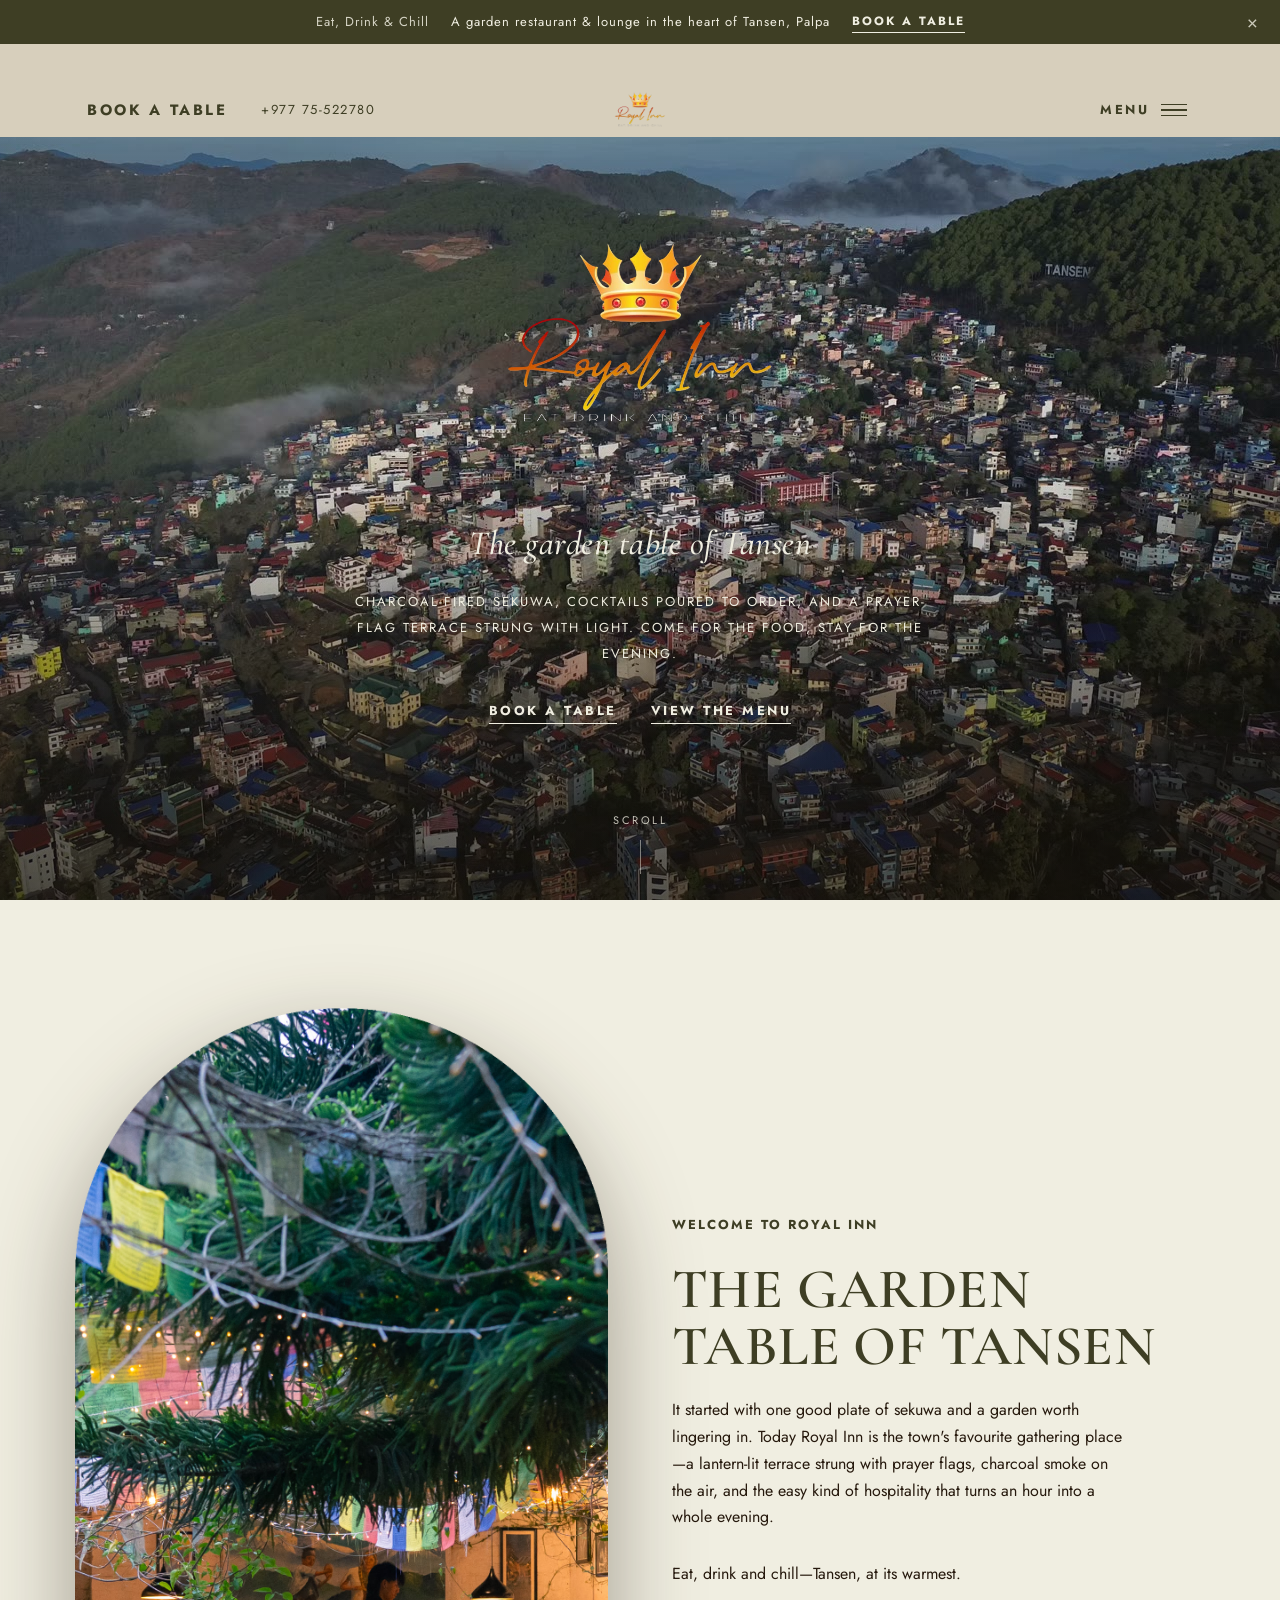
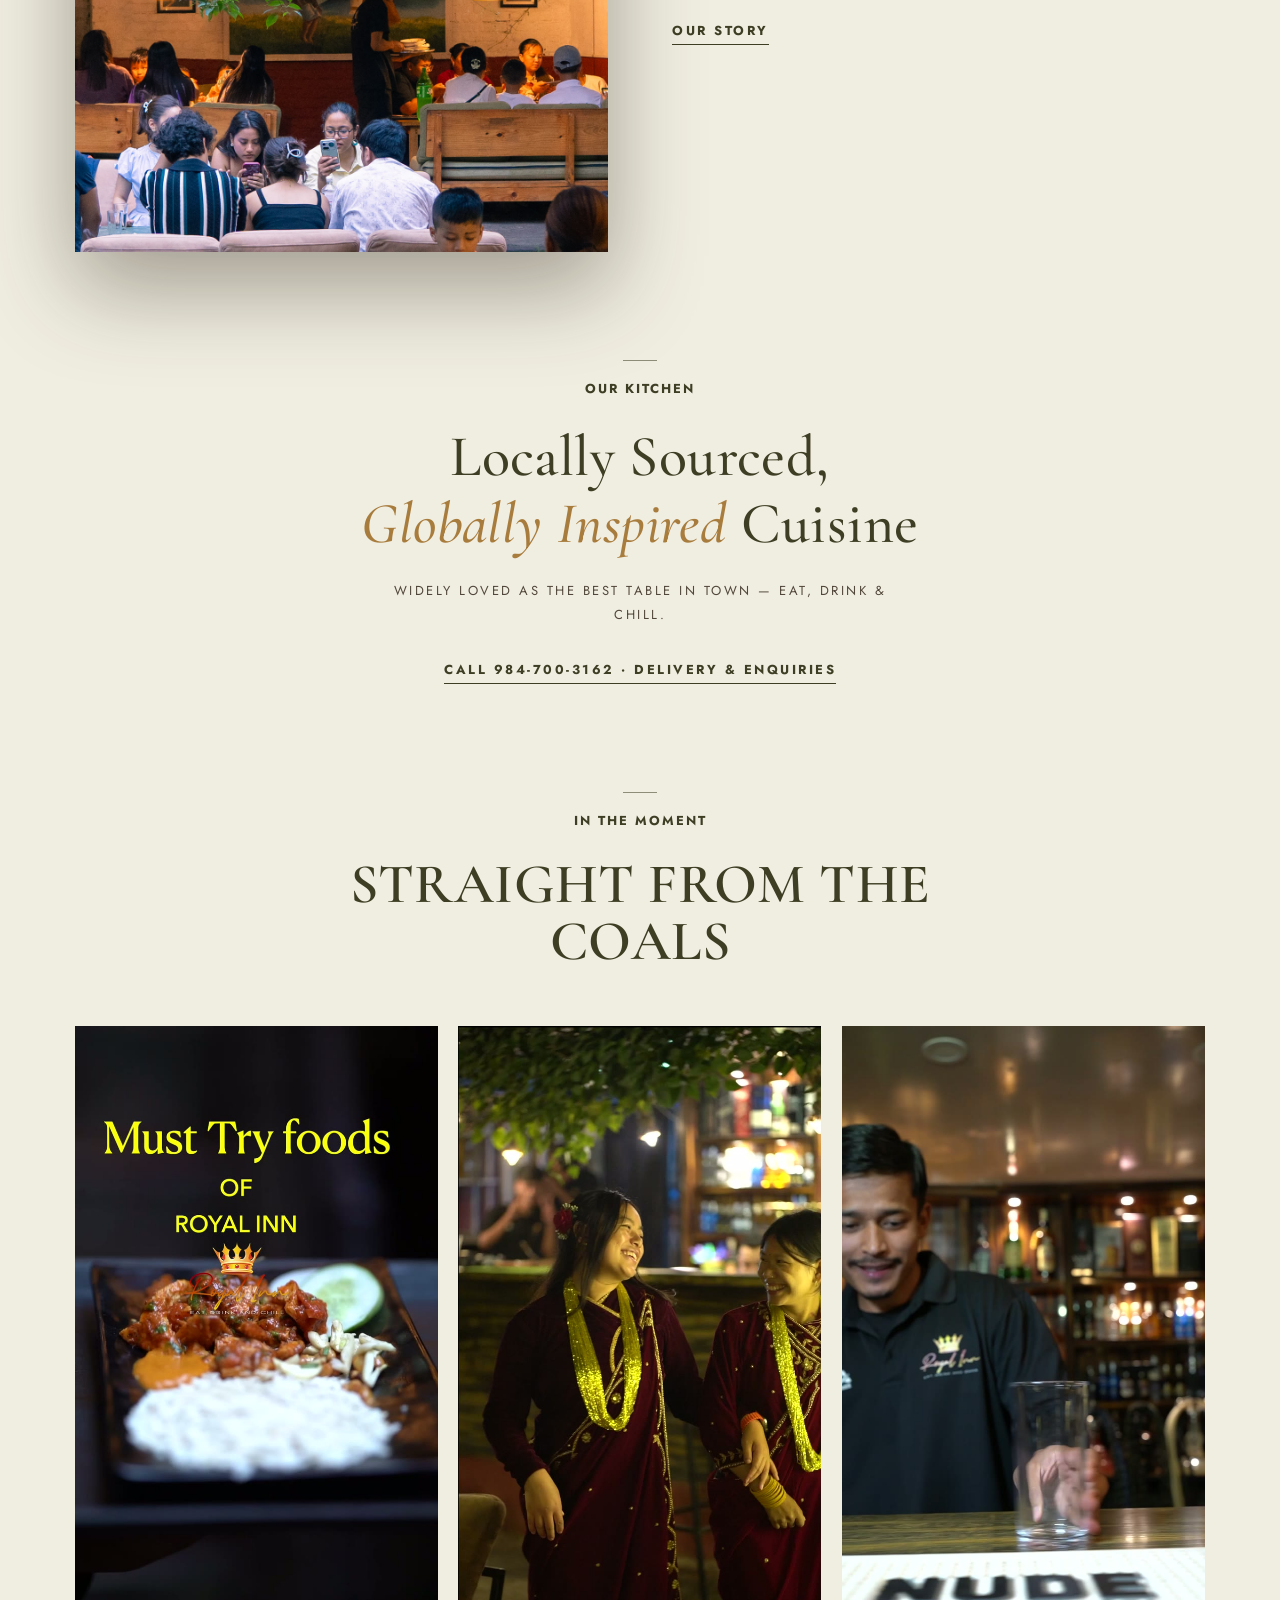
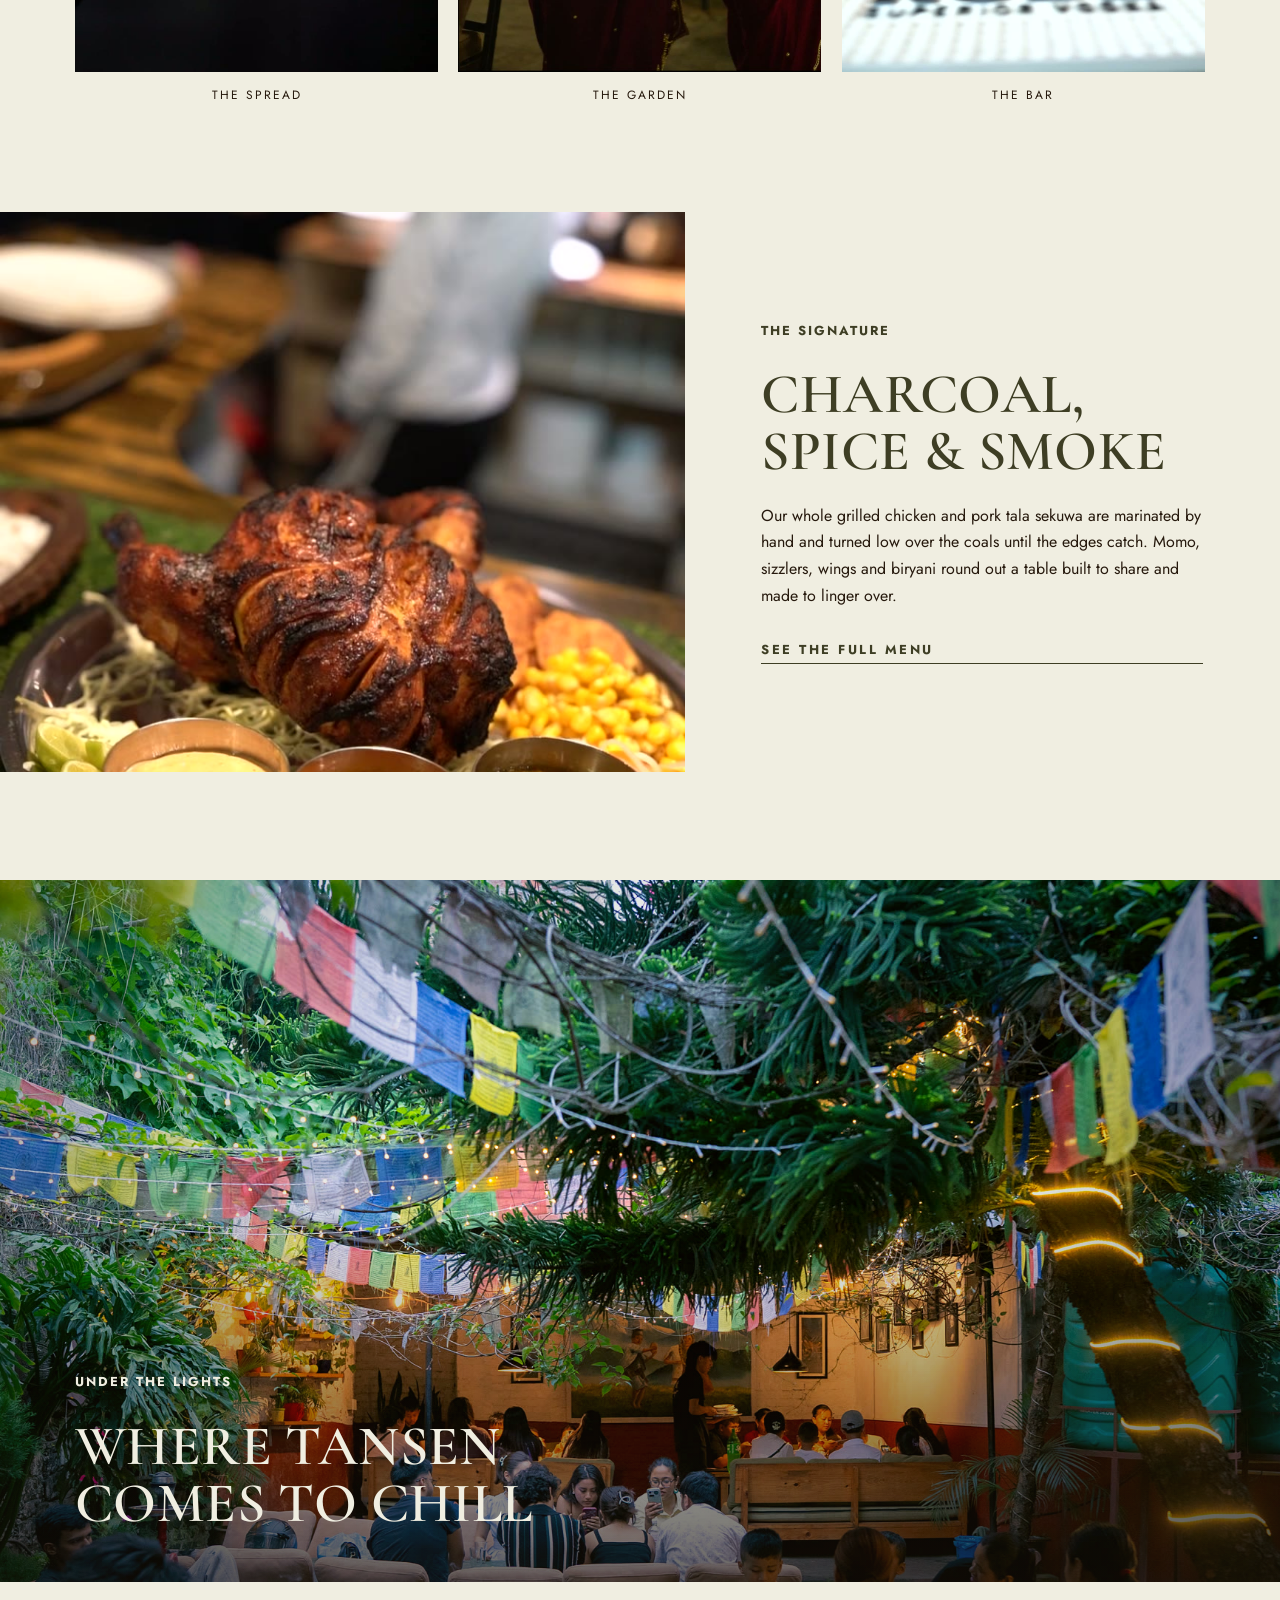
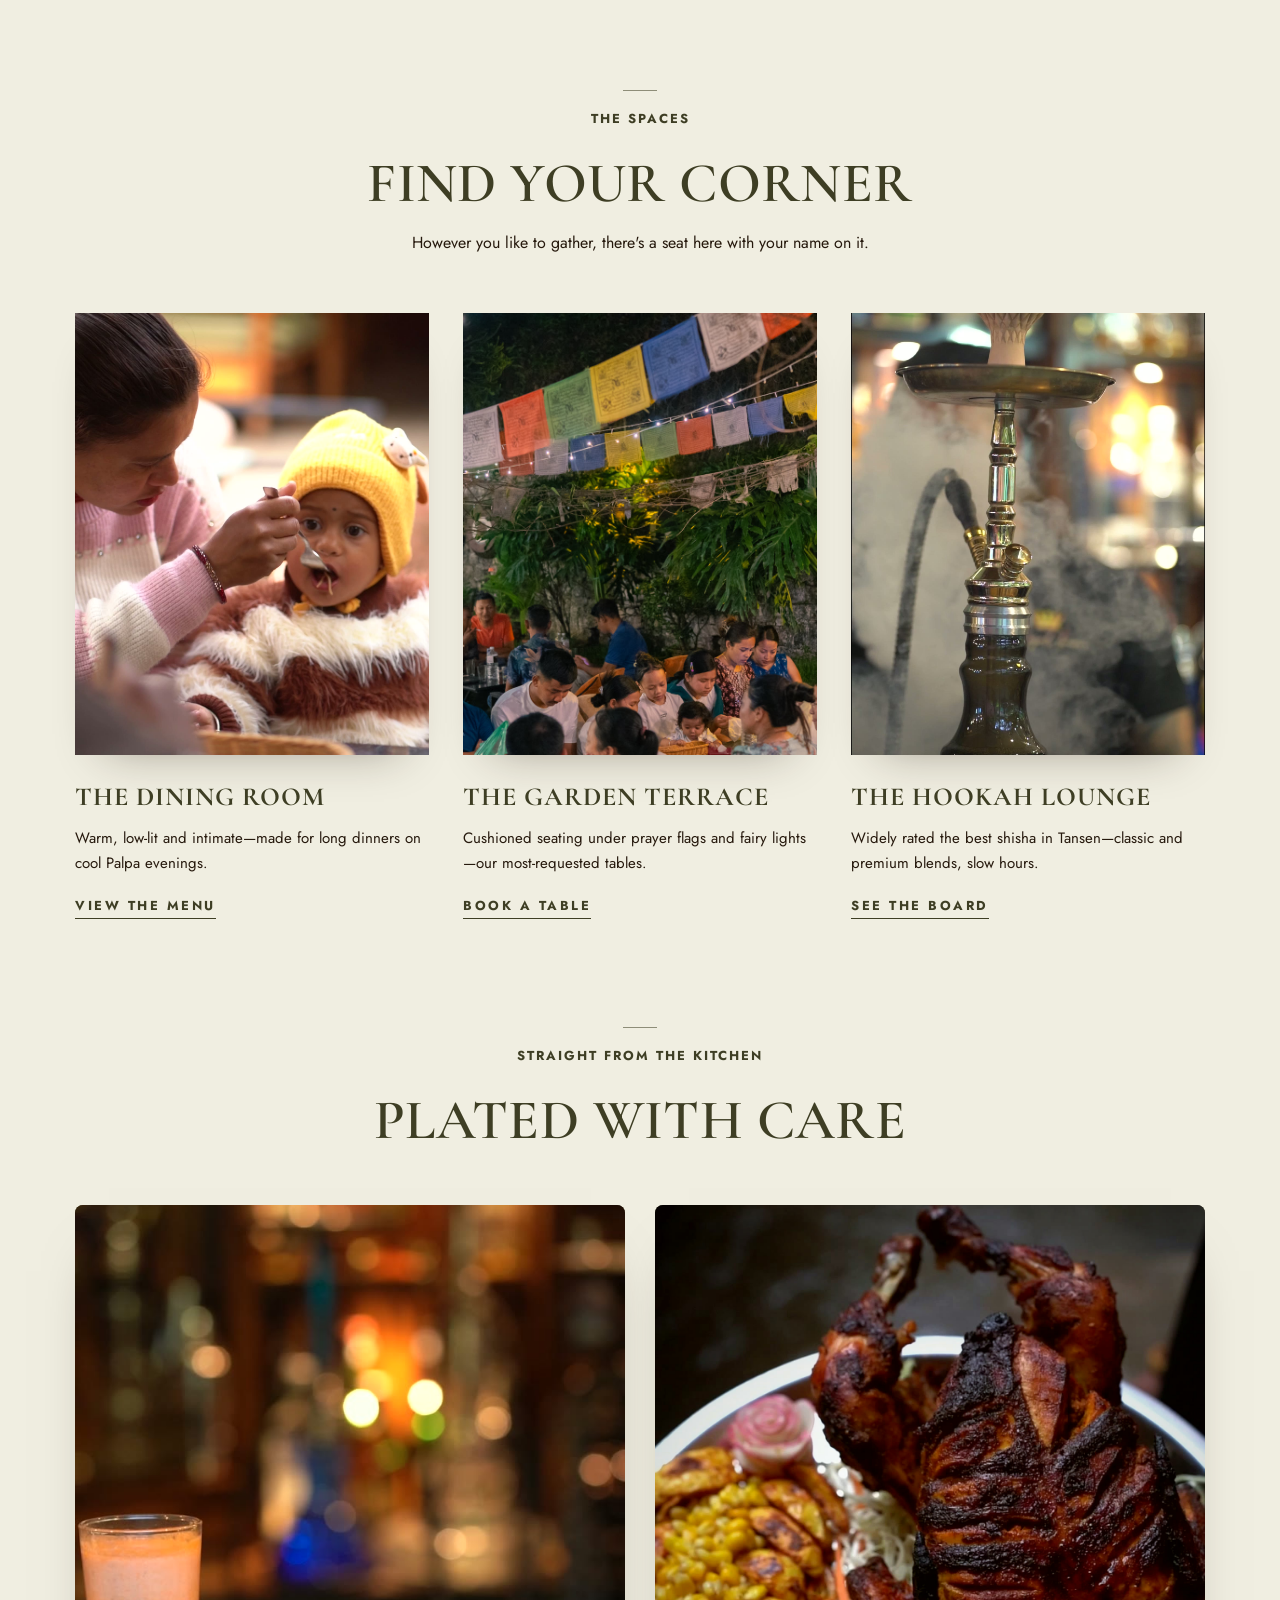
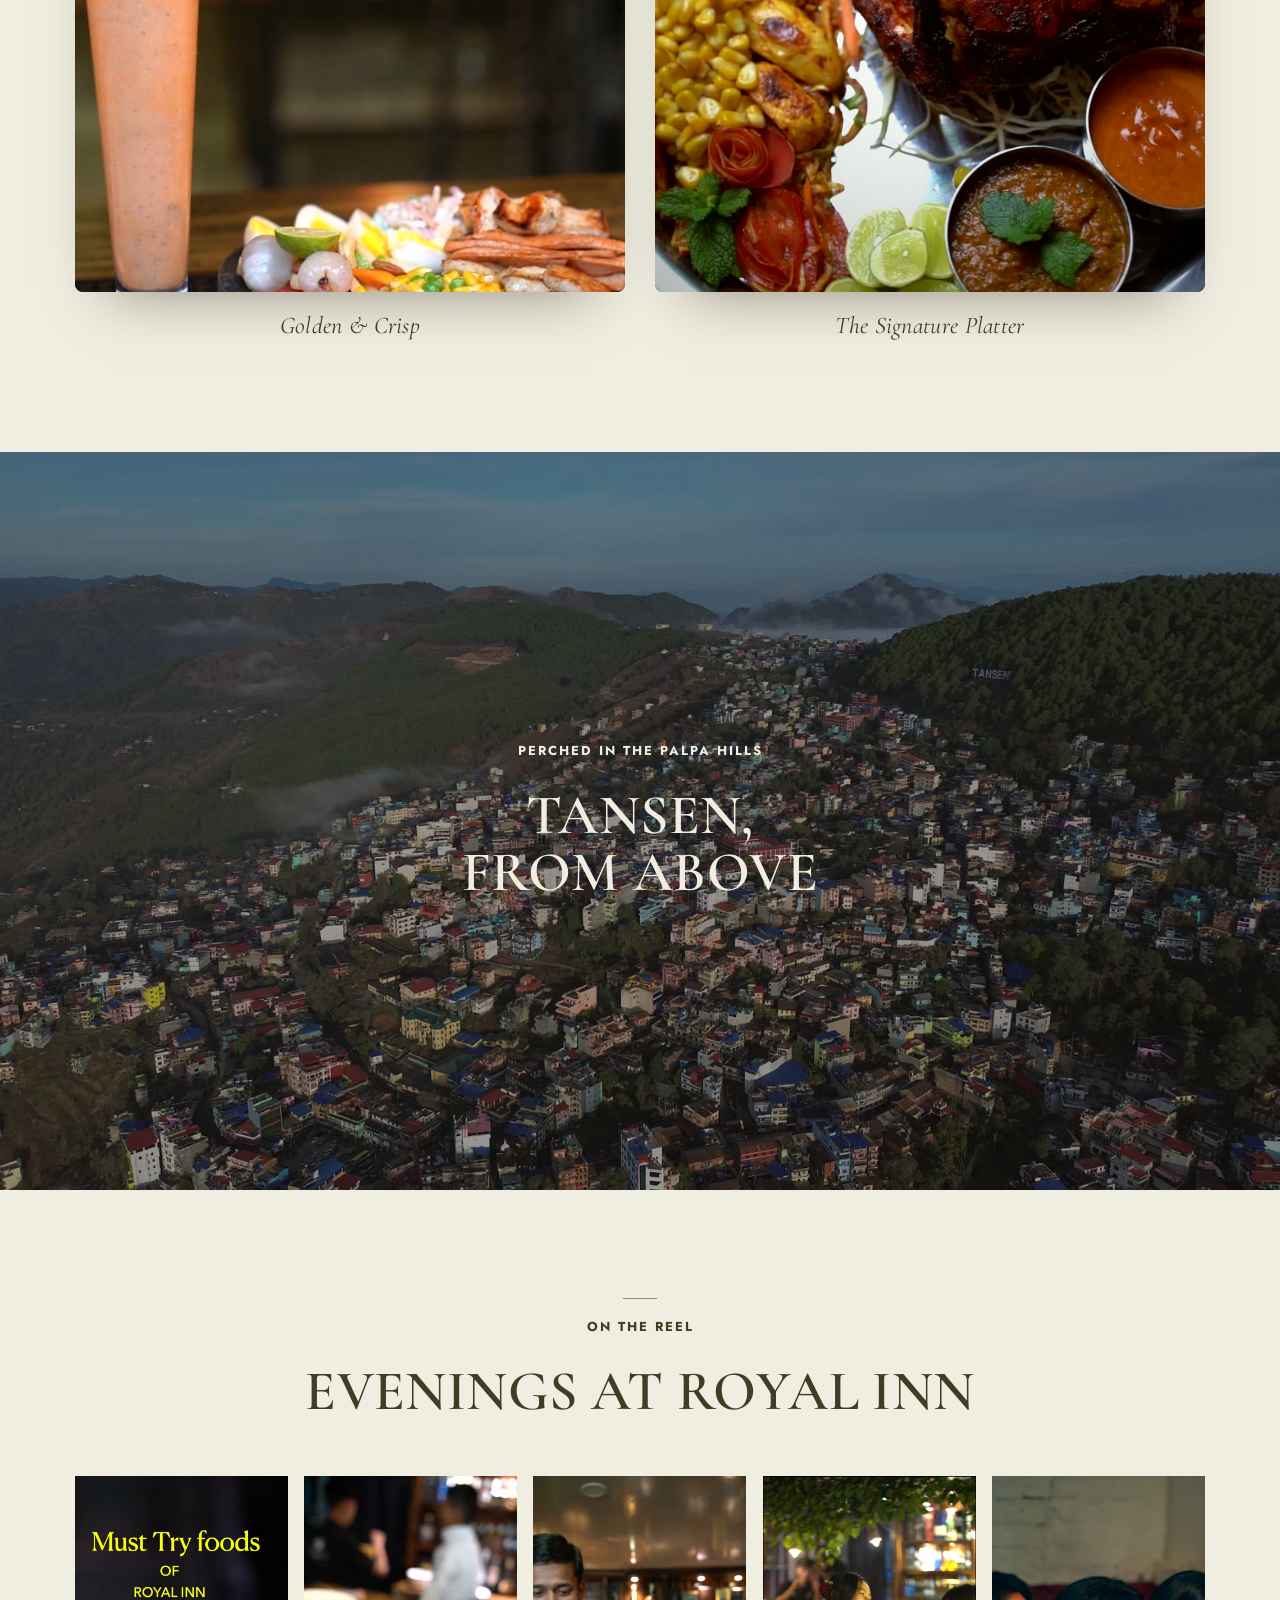
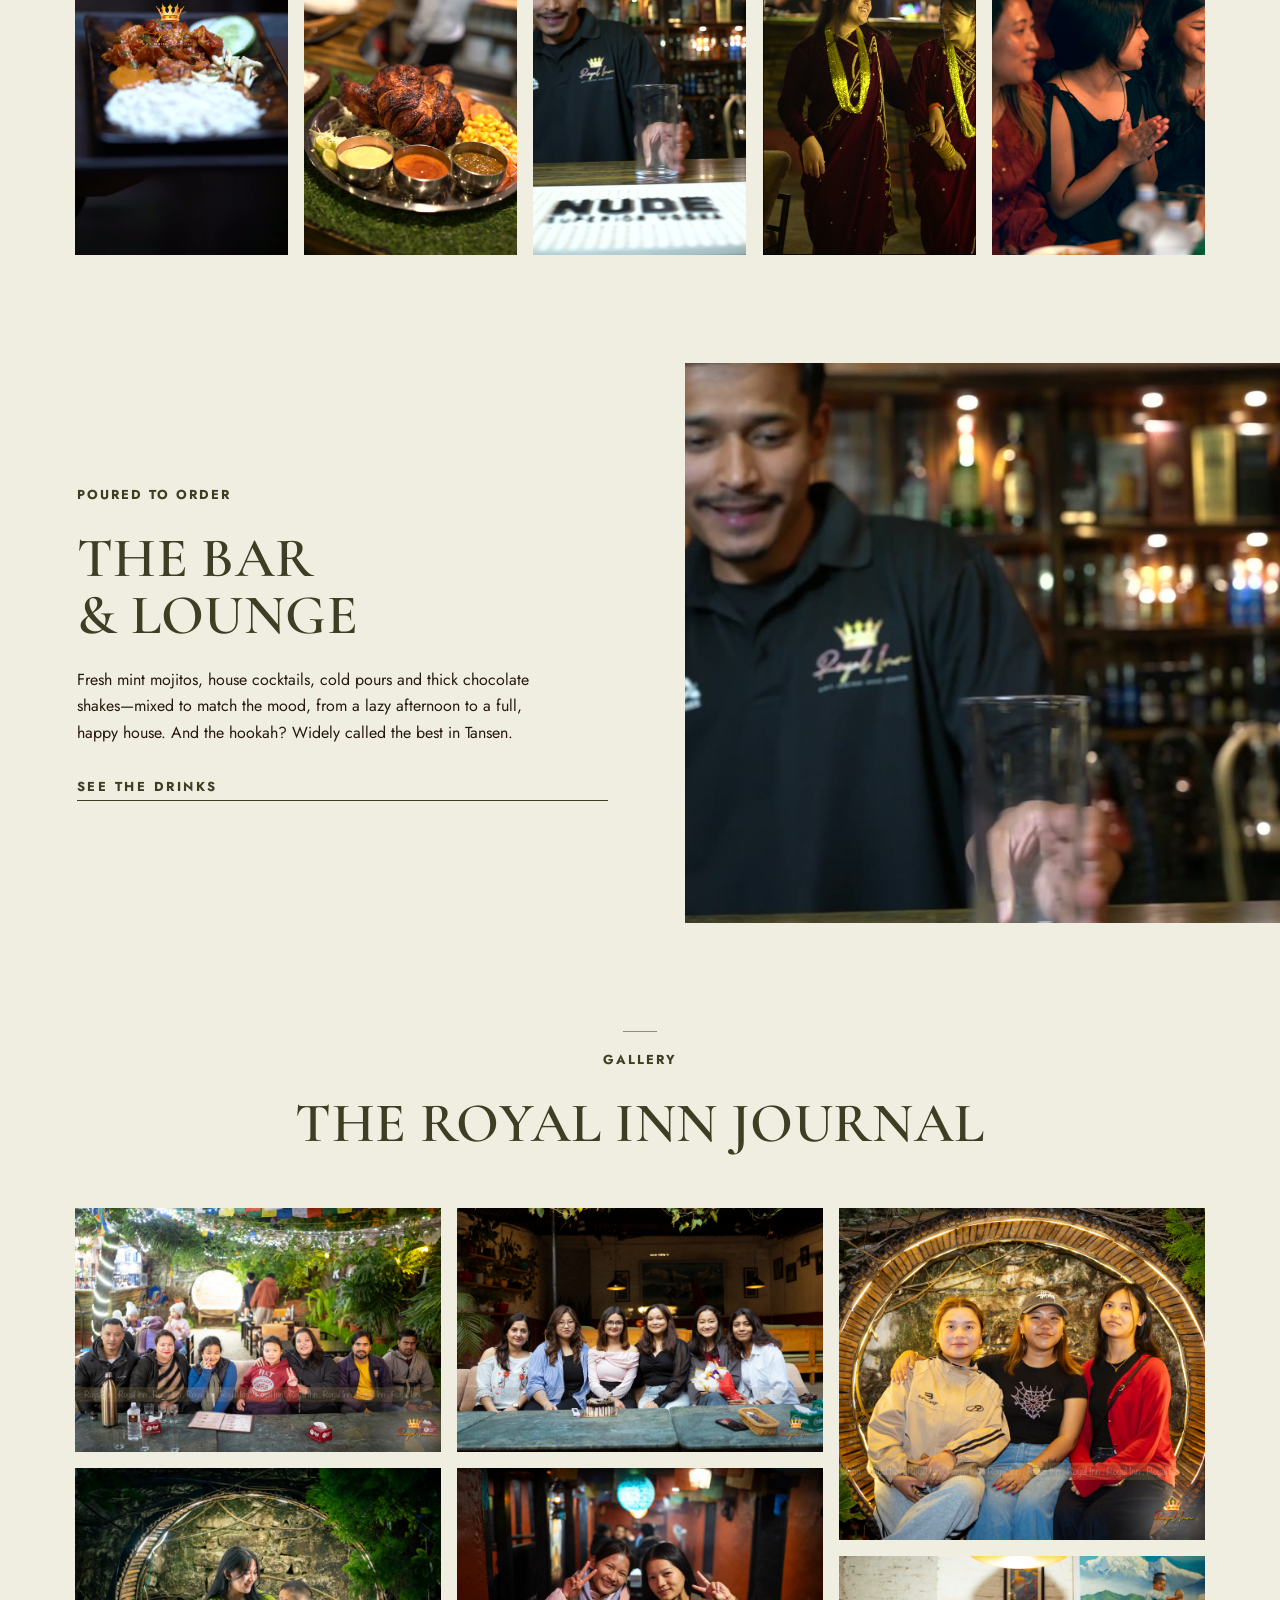
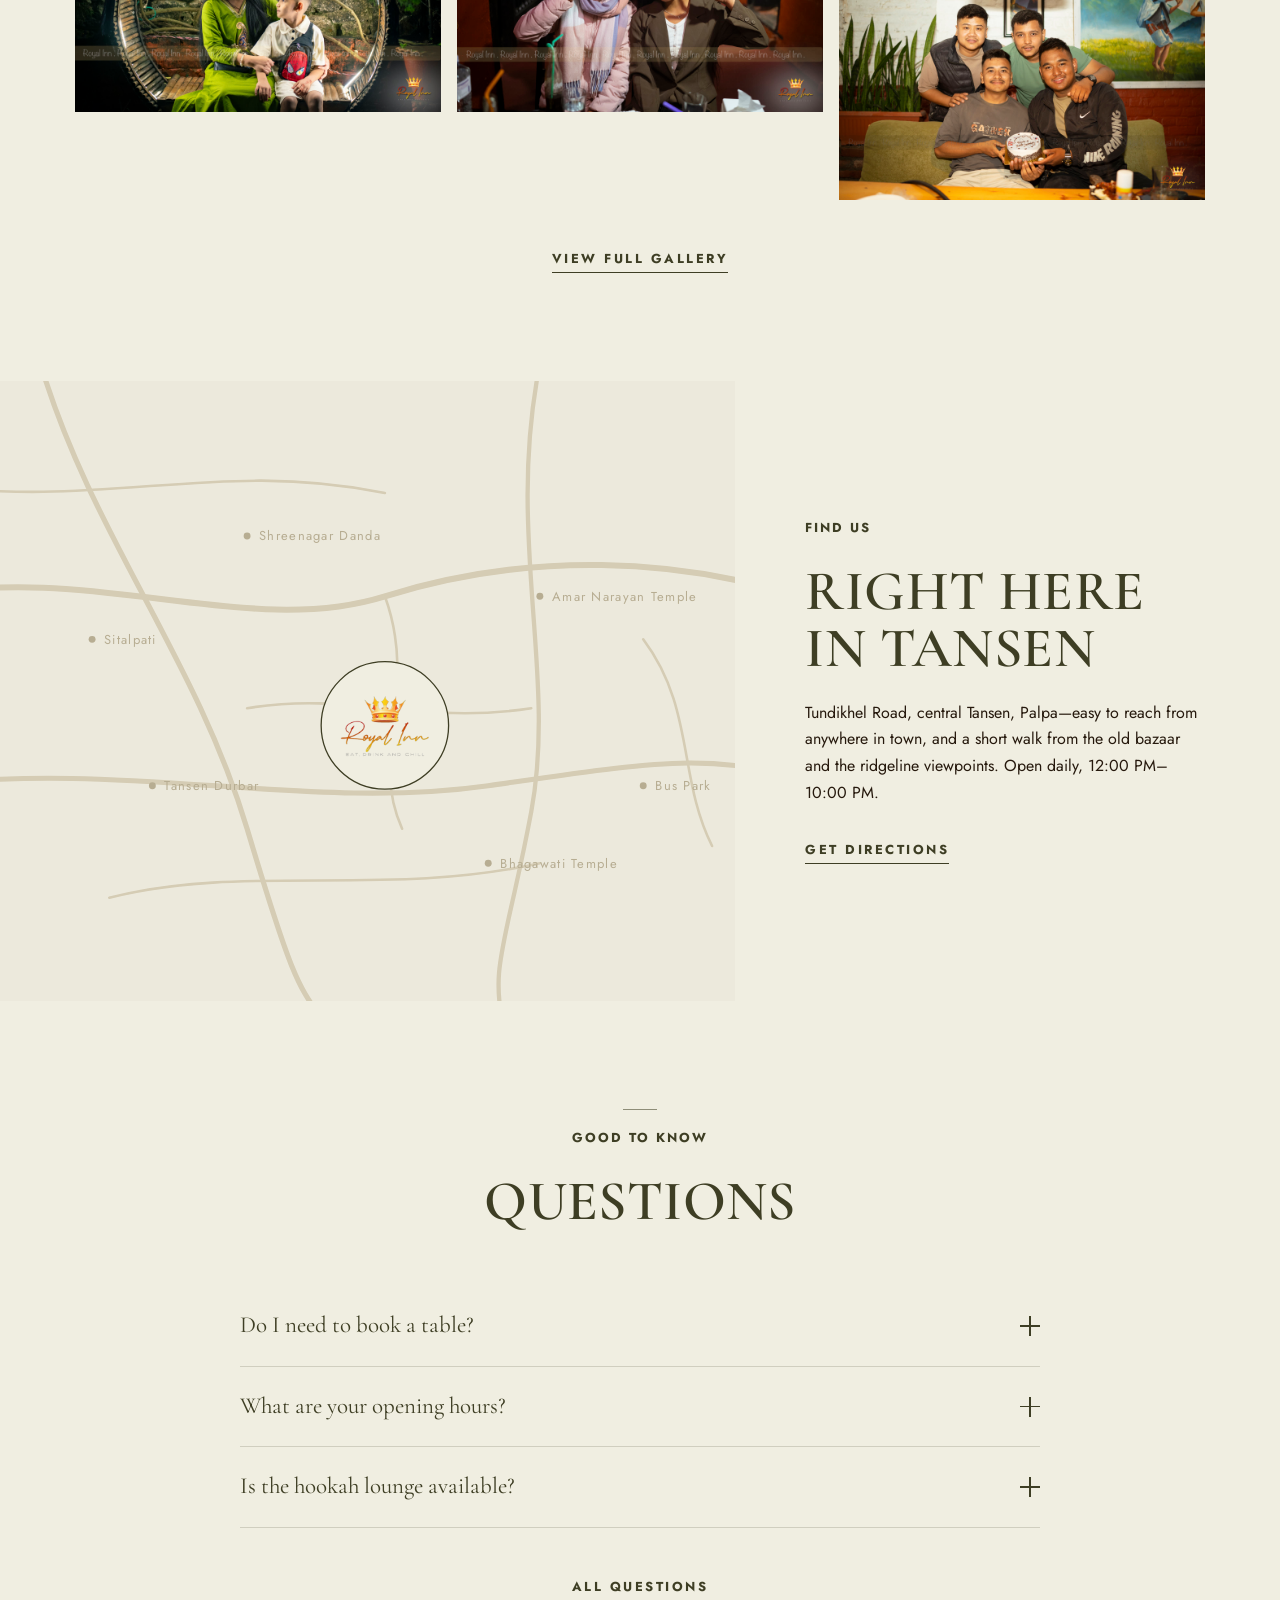
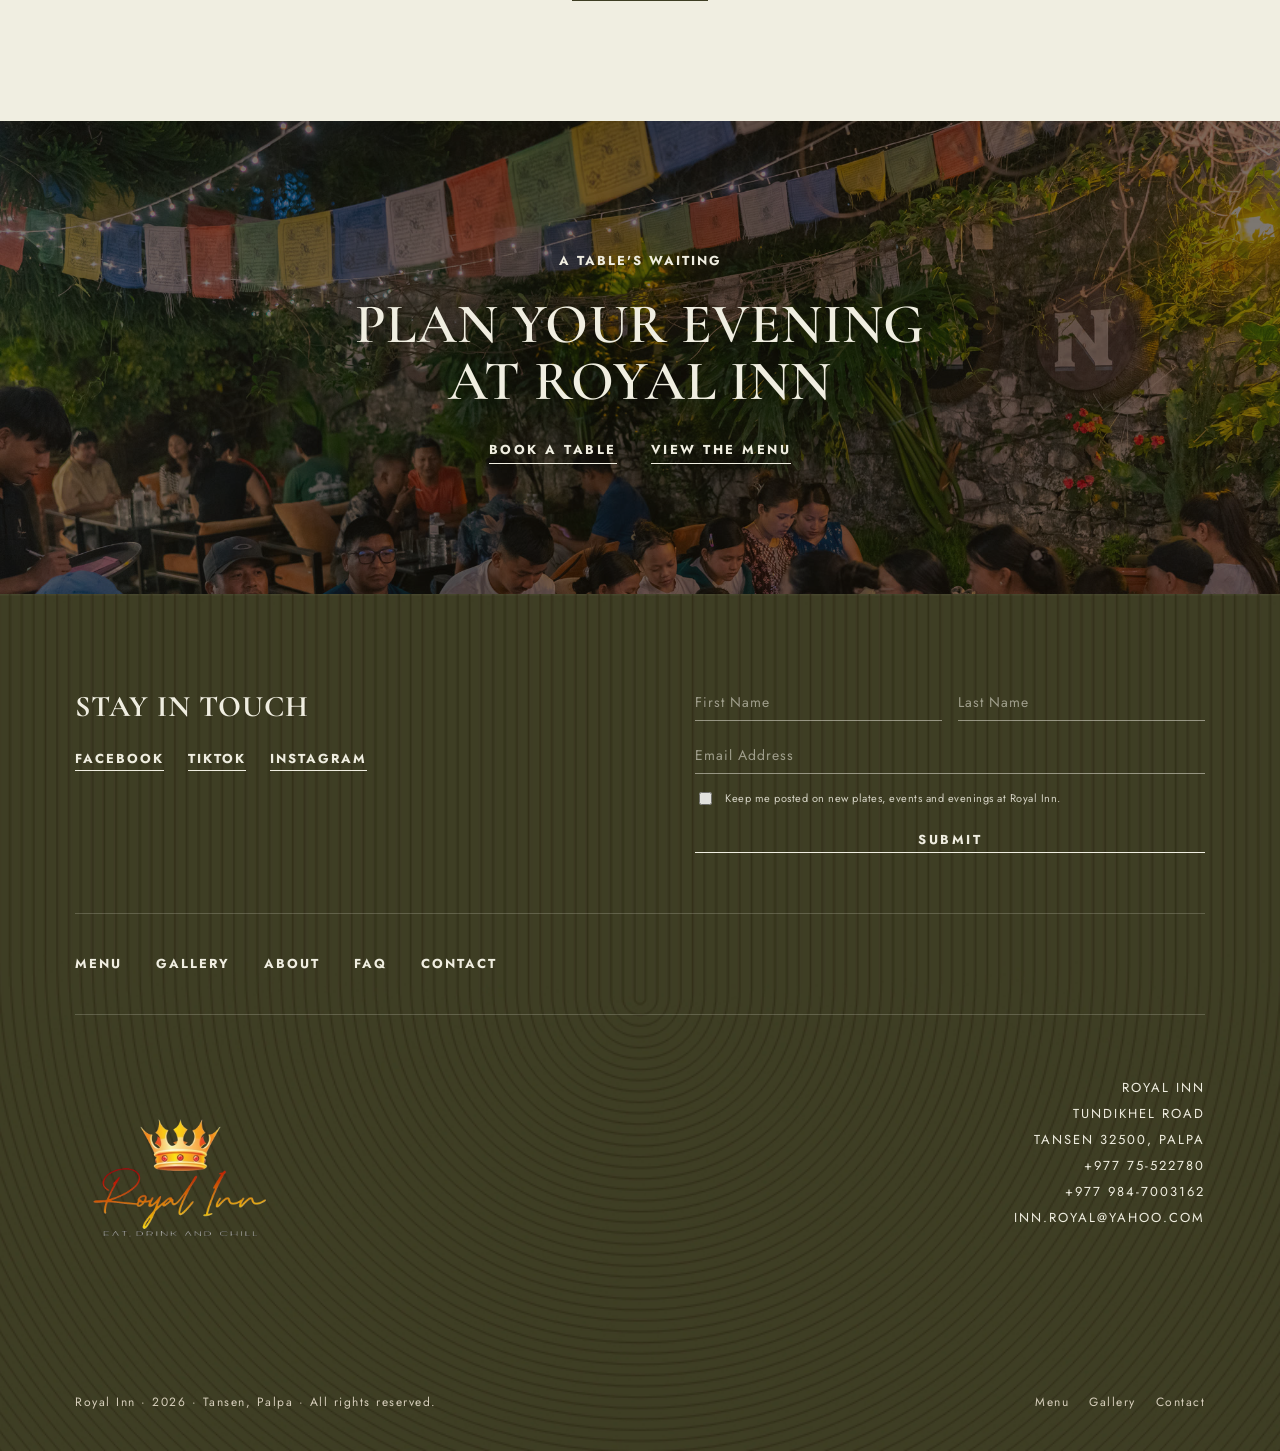
==== index.html @ 7571cfef "Show desktop layout on mobile" ====
<!DOCTYPE html>
<html lang="en">
<head>
  <meta charset="UTF-8" />
  <meta name="viewport" content="width=1200" />
  <title>Royal Inn | Restaurant, Bar &amp; Garden Lounge | Tansen, Palpa</title>
  <meta name="description" content="Royal Inn — charcoal-fired sekuwa, cocktails and a prayer-flag garden lounge in the heart of Tansen, Palpa. Eat, Drink & Chill. Widely rated the best hookah in Tansen." />
  <link rel="preconnect" href="https://fonts.googleapis.com" />
  <link rel="preconnect" href="https://fonts.gstatic.com" crossorigin />
  <link href="https://fonts.googleapis.com/css2?family=Cormorant+Garamond:ital,wght@0,400;0,500;0,600;0,700;1,400;1,500;1,600&family=Jost:wght@300;400;500;600;700&display=swap" rel="stylesheet" />
  <link rel="stylesheet" href="/styles.css" />
</head>
<body class="home">
  <a class="skip-link" href="#main">Skip to content</a>

  <div class="announce" id="announce" role="region" aria-label="Announcement">
    <span class="announce__label">Eat, Drink &amp; Chill</span>
    <span class="announce__msg">A garden restaurant &amp; lounge in the heart of Tansen, Palpa</span>
    <a class="cta" href="/contact/">Book a Table</a>
    <button class="announce__close" id="announceClose" aria-label="Dismiss announcement">&times;</button>
  </div>

  <header class="header" id="header">
    <div class="header__inner">
      <div class="header__left">
        <a class="header__book" href="/contact/">Book a Table</a>
        <a class="header__phone" href="tel:+97775522780">+977 75-522780</a>
      </div>
      <div class="header__center">
        <a class="logo" href="/" aria-label="Royal Inn home"><img class="logo-img" src="/assets/brand/logo-mark.png" alt="Royal Inn — Eat, Drink and Chill" /></a>
      </div>
      <div class="header__right">
        <button class="menu-toggle" id="menuToggle" aria-expanded="false" aria-controls="navOverlay"><span>Menu</span><span class="menu-toggle__bars" aria-hidden="true"><span></span><span></span><span></span></span></button>
      </div>
    </div>
  </header>

  <nav class="nav-overlay" id="navOverlay" aria-label="Main navigation">
    <div class="nav-overlay__bg" aria-hidden="true"></div>
    <button class="nav-overlay__close" id="navClose"><span>Close</span> &times;</button>
    <img class="nav-overlay__logo" src="/assets/brand/logo-mark.png" alt="Royal Inn" />
    <ul class="nav-overlay__primary">
      <li><a href="/">Home</a></li>
      <li><a href="/menu/">Menu</a></li>
      <li><a href="/gallery/">Gallery</a></li>
      <li><a href="/about/">About</a></li>
      <li><a href="/faq/">FAQ</a></li>
      <li><a href="/contact/">Contact</a></li>
    </ul>
    <ul class="nav-overlay__secondary">
      <li><a href="/contact/">Book a Table</a></li>
      <li><a href="tel:+97775522780">+977 75-522780</a></li>
    </ul>
  </nav>

  <main id="main">

    <!-- 01 · HERO (drone video) -->
    <section class="hero hero--home" id="top">
      <div class="hero__media" aria-hidden="true">
        <video class="hero__video" autoplay muted loop playsinline preload="auto" poster="/assets/poster/hero-drone.jpg">
          <source src="/assets/video/hero-drone.mp4" type="video/mp4" />
        </video>
      </div>
      <div class="hero__inner">
        <img class="hero__logo animate-fade" src="/assets/brand/logo-mark.png" alt="Royal Inn — Eat, Drink and Chill" />
        <p class="hero__tagline animate-fade">The garden table of Tansen</p>
        <p class="hero__intro animate-fade">Charcoal-fired sekuwa, cocktails poured to order, and a prayer-flag terrace strung with light. Come for the food, stay for the evening.</p>
        <div class="hero__ctas animate-fade">
          <a class="cta cta--light" href="/contact/">Book a Table</a>
          <a class="cta cta--light" href="/menu/">View the Menu</a>
        </div>
      </div>
      <a class="hero__scroll" href="#about" aria-hidden="true">Scroll</a>
    </section>

    <!-- 02 · ABOUT (image + text) -->
    <section class="page-section" id="about">
      <div class="media-split">
        <div class="media-split__media animate-fade">
          <div class="arch-photo">
            <img src="/assets/img/ri-arch-1-shaped.png" alt="Royal Inn's prayer-flag garden terrace at dusk" />
          </div>
        </div>
        <div class="media-split__text animate-fade">
          <p class="eyebrow eyebrow--dark">Welcome to Royal Inn</p>
          <h2 class="h-display">The Garden<br />Table of Tansen</h2>
          <p class="body-copy">It started with one good plate of sekuwa and a garden worth lingering in. Today Royal Inn is the town's favourite gathering place—a lantern-lit terrace strung with prayer flags, charcoal smoke on the air, and the easy kind of hospitality that turns an hour into a whole evening.</p>
          <p class="body-copy">Eat, drink and chill—Tansen, at its warmest.</p>
          <a class="cta" href="/about/">Our Story</a>
        </div>
      </div>
    </section>

    <!-- 02b · BRAND STATEMENT (from IG bio, elevated) -->
    <section class="statement" aria-label="Royal Inn — our cuisine">
      <div class="container statement__inner animate-fade">
        <p class="eyebrow statement__eyebrow">Our Kitchen</p>
        <p class="statement__line">Locally Sourced,<br /><em>Globally Inspired</em> Cuisine</p>
        <p class="statement__sub">Widely loved as the best table in town — eat, drink &amp; chill.</p>
        <a class="cta statement__cta" href="tel:+9779847003162">Call 984&#8209;700&#8209;3162 · Delivery &amp; Enquiries</a>
      </div>
    </section>

    <!-- 03 · REEL TRIO (video) -->
    <section class="page-section pad-sm">
      <div class="section-head animate-fade">
        <p class="eyebrow eyebrow--dark">In the Moment</p>
        <h2 class="h-display">Straight From the Coals</h2>
      </div>
      <div class="reel-trio animate-fade">
        <div class="reel-item">
          <div class="reel-frame"><video autoplay muted loop playsinline preload="none" data-src="/assets/video/reel-food.mp4" poster="/assets/poster/reel-food.jpg"></video><div class="reel-load">Loading</div></div>
          <p class="reel-cap">The Spread</p>
        </div>
        <div class="reel-item">
          <div class="reel-frame"><video autoplay muted loop playsinline preload="none" data-src="/assets/video/reel-garden.mp4" poster="/assets/poster/reel-garden.jpg"></video><div class="reel-load">Loading</div></div>
          <p class="reel-cap">The Garden</p>
        </div>
        <div class="reel-item">
          <div class="reel-frame"><video autoplay muted loop playsinline preload="none" data-src="/assets/video/reel-bar.mp4" poster="/assets/poster/reel-bar.jpg"></video><div class="reel-load">Loading</div></div>
          <p class="reel-cap">The Bar</p>
        </div>
      </div>
    </section>

    <!-- 04 · SIGNATURE FEATURE (big video) -->
    <section class="page-section flush">
      <div class="feature">
        <div class="feature__media animate-fade">
          <video autoplay muted loop playsinline preload="none" data-src="/assets/video/reel-chicken.mp4" poster="/assets/poster/reel-chicken.jpg"></video>
        </div>
        <div class="feature__text animate-fade">
          <p class="eyebrow eyebrow--dark">The Signature</p>
          <h2 class="h-display">Charcoal,<br />Spice &amp; Smoke</h2>
          <p class="body-copy">Our whole grilled chicken and pork tala sekuwa are marinated by hand and turned low over the coals until the edges catch. Momo, sizzlers, wings and biryani round out a table built to share and made to linger over.</p>
          <a class="cta" href="/menu/">See the Full Menu</a>
        </div>
      </div>
    </section>

    <!-- 05 · IMAGE BAND (full-bleed transition) -->
    <section class="image-band animate-fade">
      <img src="/assets/img/ri-terrace-1-graded.jpg" alt="The Royal Inn garden terrace filled at dusk, under prayer flags and lights" />
      <div class="image-band__cap">
        <p class="eyebrow">Under the Lights</p>
        <h2 class="h-display">Where Tansen<br />Comes to Chill</h2>
      </div>
    </section>

    <!-- 06 · THE SPACES -->
    <section class="page-section" id="spaces">
      <div class="section-head animate-fade">
        <p class="eyebrow eyebrow--dark">The Spaces</p>
        <h2 class="h-display">Find Your Corner</h2>
        <p class="body-copy">However you like to gather, there's a seat here with your name on it.</p>
      </div>
      <div class="rooms-grid animate-fade">
        <article class="room-card">
          <div class="room-card__media"><img src="/assets/img/shot-night-1.jpg" alt="The warm indoor dining room" /></div>
          <h3>The Dining Room</h3>
          <p class="body-copy">Warm, low-lit and intimate—made for long dinners on cool Palpa evenings.</p>
          <a class="cta" href="/menu/">View the Menu</a>
        </article>
        <article class="room-card">
          <div class="room-card__media"><img src="/assets/img/ri-terrace-2.jpg" alt="The open-air garden terrace" /></div>
          <h3>The Garden Terrace</h3>
          <p class="body-copy">Cushioned seating under prayer flags and fairy lights—our most-requested tables.</p>
          <a class="cta" href="/contact/">Book a Table</a>
        </article>
        <article class="room-card">
          <div class="room-card__media"><img src="/assets/img/shot-garden-2.jpg" alt="The hookah lounge" /></div>
          <h3>The Hookah Lounge</h3>
          <p class="body-copy">Widely rated the best shisha in Tansen—classic and premium blends, slow hours.</p>
          <a class="cta" href="/menu/#smoke">See the Board</a>
        </article>
      </div>
    </section>

    <!-- 07 · MEDIA DUO (framed editorial pair) -->
    <section class="page-section">
      <div class="section-head animate-fade">
        <p class="eyebrow eyebrow--dark">Straight From the Kitchen</p>
        <h2 class="h-display">Plated With Care</h2>
      </div>
      <div class="media-duo animate-fade">
        <figure class="duo-card">
          <div class="duo-card__media">
            <video autoplay muted loop playsinline preload="none" data-src="/assets/video/reel-plates.mp4" poster="/assets/poster/reel-plates.jpg"></video>
            <div class="reel-load">Loading</div>
          </div>
          <figcaption>Golden &amp; Crisp</figcaption>
        </figure>
        <figure class="duo-card">
          <div class="duo-card__media">
            <img src="/assets/img/shot-chicken-platter-graded.jpg" alt="Whole grilled chicken platter with corn, salad and dips" />
          </div>
          <figcaption>The Signature Platter</figcaption>
        </figure>
      </div>
    </section>

    <!-- 08 · CINEMATIC DRONE (video) -->
    <section class="cinematic">
      <video autoplay muted loop playsinline preload="none" data-src="/assets/video/hero-drone.mp4" poster="/assets/poster/hero-drone.jpg"></video>
      <div class="cinematic__overlay" aria-hidden="true"></div>
      <div class="container animate-fade">
        <p class="eyebrow">Perched in the Palpa Hills</p>
        <h2 class="h-display">Tansen,<br />From Above</h2>
      </div>
    </section>

    <!-- 09 · REELS WALL (five vertical videos, all autoplaying) -->
    <section class="page-section pad-sm">
      <div class="section-head animate-fade">
        <p class="eyebrow eyebrow--dark">On the Reel</p>
        <h2 class="h-display">Evenings at Royal Inn</h2>
      </div>
      <div class="reel-five animate-fade">
        <div class="reel-frame"><video autoplay muted loop playsinline preload="none" data-src="/assets/video/reel-1.mp4" poster="/assets/poster/reel-1.jpg"></video><div class="reel-load">Loading</div></div>
        <div class="reel-frame"><video autoplay muted loop playsinline preload="none" data-src="/assets/video/reel-2.mp4" poster="/assets/poster/reel-2.jpg"></video><div class="reel-load">Loading</div></div>
        <div class="reel-frame"><video autoplay muted loop playsinline preload="none" data-src="/assets/video/reel-3.mp4" poster="/assets/poster/reel-3.jpg"></video><div class="reel-load">Loading</div></div>
        <div class="reel-frame"><video autoplay muted loop playsinline preload="none" data-src="/assets/video/reel-4.mp4" poster="/assets/poster/reel-4.jpg"></video><div class="reel-load">Loading</div></div>
        <div class="reel-frame"><video autoplay muted loop playsinline preload="none" data-src="/assets/video/reel-5.mp4" poster="/assets/poster/reel-5.jpg"></video><div class="reel-load">Loading</div></div>
      </div>
    </section>

    <!-- 10 · MENU TEASER (video feature reverse) -->
    <section class="page-section flush">
      <div class="feature feature--reverse">
        <div class="feature__media animate-fade">
          <video autoplay muted loop playsinline preload="none" data-src="/assets/video/reel-bar.mp4" poster="/assets/poster/reel-bar.jpg"></video>
        </div>
        <div class="feature__text animate-fade">
          <p class="eyebrow eyebrow--dark">Poured to Order</p>
          <h2 class="h-display">The Bar<br />&amp; Lounge</h2>
          <p class="body-copy">Fresh mint mojitos, house cocktails, cold pours and thick chocolate shakes—mixed to match the mood, from a lazy afternoon to a full, happy house. And the hookah? Widely called the best in Tansen.</p>
          <a class="cta" href="/menu/#liquor">See the Drinks</a>
        </div>
      </div>
    </section>

    <!-- 11 · GALLERY PREVIEW -->
    <section class="page-section" id="gallery">
      <div class="section-head animate-fade">
        <p class="eyebrow eyebrow--dark">Gallery</p>
        <h2 class="h-display">The Royal Inn Journal</h2>
      </div>
      <div class="gallery-masonry animate-fade" id="homeGalleryGrid"></div>
      <div class="gallery-cta animate-fade"><a class="cta" href="/gallery/">View Full Gallery</a></div>
    </section>

    <!-- 12 · LOCATION (illustrated Tansen map) -->
    <section class="location-quad" id="find-us">
      <div class="location-map">
        <svg class="map-svg" viewBox="0 0 1000 720" preserveAspectRatio="xMidYMid slice" role="img" aria-label="Illustrated map of Tansen with Royal Inn marked">
          <rect width="1000" height="720" fill="#ece9dc"/>
          <g fill="none" stroke="#d5ccb4" stroke-linecap="round">
            <path d="M-20 250 C 180 210, 360 300, 520 250 S 860 200, 1030 260" stroke-width="7"/>
            <path d="M120 -20 C 180 180, 300 320, 360 520 S 420 700, 460 760" stroke-width="6"/>
            <path d="M-20 470 C 220 440, 430 500, 640 470 S 900 430, 1030 470" stroke-width="6"/>
            <path d="M700 -20 C 660 180, 720 340, 690 500 S 640 680, 660 760" stroke-width="5"/>
            <path d="M-20 120 C 200 150, 320 90, 520 130" stroke-width="3"/>
            <path d="M520 250 C 560 360, 500 430, 540 520" stroke-width="3"/>
            <path d="M360 380 C 480 360, 560 400, 690 380" stroke-width="3"/>
            <path d="M200 600 C 360 560, 520 600, 700 560" stroke-width="3"/>
            <path d="M820 300 C 880 380, 860 460, 900 540" stroke-width="3"/>
          </g>
          <g fill="#b7ad92" font-family="Jost, sans-serif" font-size="15" letter-spacing="1.5" text-transform="uppercase">
            <g><circle cx="360" cy="180" r="4"/><text x="374" y="185">Shreenagar Danda</text></g>
            <g><circle cx="250" cy="470" r="4"/><text x="264" y="475">Tansen Durbar</text></g>
            <g><circle cx="700" cy="250" r="4"/><text x="714" y="255">Amar Narayan Temple</text></g>
            <g><circle cx="640" cy="560" r="4"/><text x="654" y="565">Bhagawati Temple</text></g>
            <g><circle cx="820" cy="470" r="4"/><text x="834" y="475">Bus Park</text></g>
            <g><circle cx="180" cy="300" r="4"/><text x="194" y="305">Sitalpati</text></g>
          </g>
          <!-- Royal Inn pin (actual logo) -->
          <g transform="translate(520 400)">
            <circle r="74" fill="#f0eee1" stroke="#3e3e24" stroke-width="1.5"/>
            <image href="/assets/brand/logo-mark.png" x="-62" y="-60" width="124" height="124" preserveAspectRatio="xMidYMid meet"/>
          </g>
        </svg>
      </div>
      <div class="location-text animate-fade">
        <p class="eyebrow eyebrow--dark">Find Us</p>
        <h2 class="h-display">Right Here<br />in Tansen</h2>
        <p class="body-copy">Tundikhel Road, central Tansen, Palpa—easy to reach from anywhere in town, and a short walk from the old bazaar and the ridgeline viewpoints. Open daily, 12:00&nbsp;PM–10:00&nbsp;PM.</p>
        <a class="cta" href="https://www.google.com/maps/dir/?api=1&destination=Royal+Inn+Tansen+Palpa+Nepal" target="_blank" rel="noopener">Get Directions</a>
      </div>
    </section>

    <!-- 13 · FAQ teaser -->
    <section class="page-section" id="faq">
      <div class="section-head animate-fade">
        <p class="eyebrow eyebrow--dark">Good to Know</p>
        <h2 class="h-display">Questions</h2>
      </div>
      <div class="faq animate-fade">
        <div class="faq__item">
          <button class="faq__q" aria-expanded="false">Do I need to book a table? <span class="plus" aria-hidden="true"></span></button>
          <div class="faq__a"><div class="faq__a-inner">Walk-ins are always welcome. For weekend evenings, larger groups or a terrace table, we recommend reserving ahead—it takes under a minute here on the site.</div></div>
        </div>
        <div class="faq__item">
          <button class="faq__q" aria-expanded="false">What are your opening hours? <span class="plus" aria-hidden="true"></span></button>
          <div class="faq__a"><div class="faq__a-inner">Every day, 12:00 PM to 10:00 PM—kitchen, bar and lounge running throughout.</div></div>
        </div>
        <div class="faq__item">
          <button class="faq__q" aria-expanded="false">Is the hookah lounge available? <span class="plus" aria-hidden="true"></span></button>
          <div class="faq__a"><div class="faq__a-inner">Yes—Royal Inn is widely regarded as the best hookah in Tansen, with classic and premium flavours through the day and evening.</div></div>
        </div>
      </div>
      <div class="gallery-cta animate-fade"><a class="cta" href="/faq/">All Questions</a></div>
    </section>

    <!-- 14 · FINAL CTA -->
    <section class="cta-band">
      <div class="cta-band__bg" aria-hidden="true"><img src="/assets/img/ri-panorama.jpg" alt="" onerror="this.style.display='none'" /></div>
      <div class="container">
        <p class="eyebrow">A Table's Waiting</p>
        <h2 class="h-display">Plan Your Evening<br />at Royal Inn</h2>
        <div class="cta-band__ctas">
          <a class="cta cta--light" href="/contact/">Book a Table</a>
          <a class="cta cta--light" href="/menu/">View the Menu</a>
        </div>
      </div>
    </section>
  </main>

  <!-- FOOTER -->
  <footer class="footer" id="footer">
    <div class="footer__bg ph" style="background-image:url('/assets/img/footer-bg.jpg')" aria-hidden="true"></div>
    <div class="container">
      <div class="footer__top">
        <div>
          <h3>Stay in Touch</h3>
          <div class="footer__socials">
            <a href="https://www.facebook.com/inn.royal/" target="_blank" rel="noopener">Facebook <span class="sr-only">(opens in new window)</span></a>
            <a href="https://www.tiktok.com/@royalinn_restaurant" target="_blank" rel="noopener">TikTok <span class="sr-only">(opens in new window)</span></a>
            <a href="https://www.instagram.com/" target="_blank" rel="noopener">Instagram <span class="sr-only">(opens in new window)</span></a>
          </div>
        </div>
        <div>
          <form class="nl" aria-label="Newsletter sign-up">
            <div class="nl__row"><input type="text" placeholder="First Name" aria-label="First Name" /><input type="text" placeholder="Last Name" aria-label="Last Name" /></div>
            <input type="email" placeholder="Email Address" aria-label="Email Address" />
            <label class="nl__check"><input type="checkbox" /> <span>Keep me posted on new plates, events and evenings at Royal Inn.</span></label>
            <button type="submit" class="cta cta--light">Submit</button>
          </form>
        </div>
      </div>
      <nav class="footer__nav" aria-label="Footer"><a href="/menu/">Menu</a><a href="/gallery/">Gallery</a><a href="/about/">About</a><a href="/faq/">FAQ</a><a href="/contact/">Contact</a></nav>
      <div class="footer__brand">
        <a href="/" aria-label="Royal Inn home"><img class="footer__logo" src="/assets/brand/logo-mark.png" alt="Royal Inn — Eat, Drink and Chill" /></a>
        <address class="footer__address">ROYAL INN<br />TUNDIKHEL ROAD<br />TANSEN 32500, PALPA<br />+977 75-522780<br />+977 984-7003162<br />INN.ROYAL@YAHOO.COM</address>
      </div>
      <div class="footer__legal"><span>Royal Inn · 2026 · Tansen, Palpa · All rights reserved.</span><ul><li><a href="/menu/">Menu</a></li><li><a href="/gallery/">Gallery</a></li><li><a href="/contact/">Contact</a></li></ul></div>
    </div>
  </footer>

  <div class="lightbox" id="lightbox" role="dialog" aria-modal="true" aria-label="Media viewer">
    <button class="lightbox__close" aria-label="Close">&times;</button>
    <div class="lightbox__body"></div>
  </div>

  <style>.sr-only{position:absolute;width:1px;height:1px;padding:0;margin:-1px;overflow:hidden;clip:rect(0,0,0,0);border:0}</style>
  <script src="/script.js"></script>
  <script>
  /* Homepage gallery preview — shows the first few photos from /assets/gallery/ */
  (function () {
    var grid = document.getElementById('homeGalleryGrid'); if (!grid) return;
    var lb = document.getElementById('lightbox'); var lbBody = lb && lb.querySelector('.lightbox__body');
    function openLb(src, isVid) {
      if (!lb) return; lbBody.innerHTML = '';
      if (isVid) { var v = document.createElement('video'); v.src = src; v.controls = true; v.autoplay = true; v.loop = true; v.playsInline = true; lbBody.appendChild(v); }
      else { var i = document.createElement('img'); i.src = src; i.alt = ''; lbBody.appendChild(i); }
      lb.classList.add('is-open');
    }
    function grab(u){ return fetch(u).then(function (r) { return r.ok ? r.json() : Promise.reject(); }); }
    grab('/assets/gallery/gallery.json').catch(function () { return grab('/api/gallery'); }).then(function (files) {
      (files || []).slice(0, 6).forEach(function (f) {
        var isVid = /\.(mp4|webm|mov)$/i.test(f);
        var a = document.createElement('a'); a.href = f; a.setAttribute('data-lightbox', f); a.setAttribute('data-type', isVid ? 'video' : 'image');
        if (isVid) { var v = document.createElement('video'); v.src = f; v.muted = true; v.loop = true; v.playsInline = true; v.preload = 'metadata'; a.appendChild(v); }
        else { var i = document.createElement('img'); i.src = f; i.loading = 'lazy'; i.alt = ''; a.appendChild(i); }
        a.addEventListener('click', function (e) { e.preventDefault(); openLb(f, isVid); });
        grid.appendChild(a);
      });
    }).catch(function () {});
  })();
  </script>
</body>
</html>
---- styles.css ----
/* =========================================================================
   RIVET HOUSE — design system
   Reverse-engineered from rivethouse.com's real computed styles.
   Hand-written CSS so the tokens are exact. No framework.
   ========================================================================= */

:root {
  /* Colour */
  --cream:  #F0EEE1;   /* page background; text on dark/photo sections */
  --tan:    #D7CFBC;   /* fixed header bar, muted footer links */
  --olive:  #3E3E24;   /* headings, primary UI text on light */
  --brown:  #26190D;   /* body copy, secondary headings */
  --white:  #FFFFFF;   /* booking widget text */

  /* Type */
  --font-display: 'Cormorant Garamond', Georgia, 'Times New Roman', serif;
  --font-body:    'Jost', system-ui, -apple-system, sans-serif;

  /* Layout */
  --container: 1170px;
  --gutter: 20px;
  --header-h: 93px;
  --ann-h: 44px;
}

/* ------------------------------- reset -------------------------------- */
*, *::before, *::after { box-sizing: border-box; }
html { -webkit-text-size-adjust: 100%; scroll-behavior: smooth; }
body {
  margin: 0;
  background: var(--cream);
  color: var(--brown);
  font-family: var(--font-body);
  font-size: 16px;
  font-weight: 400;
  line-height: 1.5;
  -webkit-font-smoothing: antialiased;
  text-rendering: optimizeLegibility;
  overflow-x: hidden;
}
img { display: block; max-width: 100%; height: auto; }
a { color: inherit; text-decoration: none; }
button { font: inherit; color: inherit; cursor: pointer; }
ul { list-style: none; margin: 0; padding: 0; }
h1, h2, h3, h4, p { margin: 0; }

/* --------------------------- shared helpers --------------------------- */
.container {
  width: 100%;
  max-width: var(--container);
  margin: 0 auto;
  padding: 0 var(--gutter);
}

/* Eyebrow / kicker: Raleway 13px 700, 2px tracking, uppercase */
.eyebrow {
  font-size: 13px;
  font-weight: 700;
  letter-spacing: 2px;
  text-transform: uppercase;
  color: var(--cream);
  margin: 0 0 26px;
}
.eyebrow--dark { color: var(--olive); }

/* Section heading: Didot 40px uppercase, line-height 1.0, olive */
.h-display {
  font-family: var(--font-display);
  font-weight: 600;
  font-size: 42px;
  line-height: 1.02;
  text-transform: uppercase;
  color: var(--olive);
  letter-spacing: 1px;
}
/* Alt section heading: Raleway 25px uppercase, line-height 1.15, brown */
.h-alt {
  font-family: var(--font-body);
  font-weight: 600;
  font-size: 25px;
  line-height: 1.15;
  text-transform: uppercase;
  color: var(--brown);
  letter-spacing: 1px;
}

/* Body copy variants */
.body-copy { font-size: 16px; line-height: 1.5; }
.body-upper {           /* uppercase letterspaced editorial body */
  font-size: 13px;
  line-height: 2.0;
  letter-spacing: 2px;
  text-transform: uppercase;
}

/* THE global CTA rule: bare uppercase text link + 1px underline. No fill. */
.cta {
  display: inline-block;
  font-family: var(--font-body);
  font-size: 13px;
  font-weight: 700;
  letter-spacing: 2.5px;
  text-transform: uppercase;
  color: var(--olive);
  background: none;
  border: 0;
  border-radius: 0;
  padding: 0 0 3px;
  border-bottom: 1px solid currentColor;
  transition: letter-spacing .35s ease, border-color .35s ease, opacity .35s ease;
}
.cta:hover { letter-spacing: 3.2px; border-color: transparent; }
.cta--light { color: var(--cream); }

/* The signature ARCH shape */
.arch {
  border-radius: 350px 350px 0 0;
  object-fit: cover;
  overflow: hidden;
}

/* Themed photo placeholder (used until real images load / are dropped in) */
.ph {
  background-color: var(--olive);
  background-image:
    linear-gradient(135deg, rgba(62,62,36,.9), rgba(38,25,13,.9)),
    repeating-linear-gradient(45deg, rgba(240,238,225,.04) 0 2px, transparent 2px 9px);
  background-size: cover;
  background-position: center;
}

/* Skip link */
.skip-link {
  position: absolute;
  left: -9999px;
  top: 0;
  background: var(--olive);
  color: var(--cream);
  padding: 12px 18px;
  z-index: 2000;
}
.skip-link:focus { left: 8px; top: 8px; }

/* ========================== 0 · PRELOADER ============================= */
.preloader {
  position: fixed;
  inset: 0;
  z-index: 3000;
  background: var(--cream);
  display: grid;
  place-items: center;
  transition: opacity .8s ease;
}
.preloader.is-hidden { opacity: 0; pointer-events: none; }

/* ======================= 1 · ANNOUNCEMENT BAR ======================== */
.announce {
  position: fixed;
  top: 0; left: 0; right: 0;
  z-index: 1100;
  height: var(--ann-h);
  background: var(--olive);
  color: var(--cream);
  display: flex;
  align-items: center;
  justify-content: center;
  gap: 22px;
  font-size: 13px;
  letter-spacing: 1px;
  padding: 0 48px;
}
.announce__label { font-weight: 400; opacity: .85; text-transform: none; }
.announce__msg { font-weight: 400; }
.announce .cta {
  color: var(--cream);
  font-size: 12px;
  letter-spacing: 2px;
  padding-bottom: 2px;
}
.announce__close {
  position: absolute;
  right: 16px;
  background: none;
  border: 0;
  color: var(--cream);
  font-size: 18px;
  line-height: 1;
  opacity: .8;
}
.announce__close:hover { opacity: 1; }
body.announce-dismissed .announce { display: none; }

/* ========================== 2 · HEADER =============================== */
.header {
  position: fixed;
  top: var(--ann-h);
  left: 0; right: 0;
  z-index: 1000;
  height: var(--header-h);
  background: var(--tan);
  padding: 36px 0;
  transition: top .3s ease;
}
body.announce-dismissed .header { top: 0; }
.header__inner {
  max-width: var(--container);
  margin: 0 auto;
  padding: 0 32px;
  height: 100%;
  display: grid;
  grid-template-columns: 1fr auto 1fr;
  align-items: center;
}
.header__left { display: flex; align-items: center; gap: 34px; }
.header__book {
  font-family: var(--font-body);
  font-size: 15px;
  font-weight: 700;
  letter-spacing: 2.5px;
  text-transform: uppercase;
  color: var(--olive);
}
.header__phone {
  font-size: 13px;
  letter-spacing: 1.5px;
  color: var(--olive);
}
.header__center { display: flex; justify-content: center; }
.header__right { display: flex; justify-content: flex-end; }

/* Hamburger labelled "Menu" */
.menu-toggle {
  display: inline-flex;
  align-items: center;
  gap: 12px;
  background: none;
  border: 0;
  color: var(--olive);
  font-size: 13px;
  font-weight: 700;
  letter-spacing: 2.5px;
  text-transform: uppercase;
}
.menu-toggle__bars { display: inline-flex; flex-direction: column; gap: 4px; }
.menu-toggle__bars span {
  width: 26px; height: 1.5px; background: var(--olive); display: block;
}

/* Logo lockup */
.logo { display: inline-flex; flex-direction: column; align-items: center; color: var(--olive); }
.emblem { width: 34px; height: auto; margin-bottom: 6px; color: inherit; }
.logo__word {
  font-family: var(--font-display);
  font-weight: 500;
  font-size: 26px;
  line-height: .92;
  letter-spacing: 6px;
  text-transform: uppercase;
  padding-left: 6px; /* offset the letter-spacing */
}
.logo__sub {
  font-size: 10px;
  letter-spacing: 5px;
  text-transform: uppercase;
  margin-top: 3px;
  padding-left: 5px;
}
.logo__endorse {
  font-size: 7px;
  letter-spacing: 3px;
  text-transform: uppercase;
  margin-top: 4px;
  opacity: .75;
}
.logo--light { color: var(--cream); }
.logo--lg .logo__word { font-size: 52px; letter-spacing: 12px; }
.logo--lg .logo__sub { font-size: 15px; letter-spacing: 9px; }
.logo--lg .logo__endorse { font-size: 9px; letter-spacing: 4px; }
.logo--lg .emblem { width: 58px; }
/* Extra-large footer wordmark */
.logo--xl { align-items: flex-start; }
.logo--xl .logo__word { font-size: 78px; letter-spacing: 14px; line-height: .9; padding-left: 8px; }
.logo--xl .logo__sub { font-size: 22px; letter-spacing: 16px; margin-top: 4px; padding-left: 8px; }
.logo--xl .logo__endorse { font-size: 11px; letter-spacing: 5px; margin-top: 8px; padding-left: 8px; }
.logo--xl .emblem { width: 64px; margin-bottom: 14px; }

/* ======================= NAV OVERLAY ================================= */
.nav-overlay {
  position: fixed;
  inset: 0;
  z-index: 2500;
  background: var(--olive);
  color: var(--cream);
  display: flex;
  flex-direction: column;
  justify-content: center;
  align-items: center;
  gap: 6px;
  opacity: 0;
  visibility: hidden;
  transform: translateY(-16px);
  transition: opacity .5s ease, transform .5s ease, visibility .5s;
}
.nav-overlay.is-open { opacity: 1; visibility: visible; transform: none; }
.nav-overlay__bg {
  position: absolute; inset: 0; z-index: -1;
  background: url('assets/img/menu-bg.jpg') center/cover no-repeat;
  opacity: .18;
}
.nav-overlay__emblem { width: 52px; color: var(--cream); margin-bottom: 26px; }
.nav-overlay__close {
  position: absolute;
  top: 34px; right: 40px;
  background: none; border: 0;
  color: var(--cream);
  font-size: 13px; font-weight: 700; letter-spacing: 2.5px; text-transform: uppercase;
  display: inline-flex; align-items: center; gap: 10px;
}
.nav-overlay__primary { text-align: center; margin: 0 0 34px; }
.nav-overlay__primary li { margin: 10px 0; }
.nav-overlay__primary a {
  font-family: var(--font-display);
  font-size: 34px;
  line-height: 1.2;
  text-transform: uppercase;
  letter-spacing: 2px;
  transition: opacity .3s ease;
}
.nav-overlay__primary a:hover { opacity: .6; }
.nav-overlay__secondary { display: flex; gap: 26px; flex-wrap: wrap; justify-content: center; }
.nav-overlay__secondary a {
  font-size: 12px; font-weight: 700; letter-spacing: 2.5px; text-transform: uppercase;
  opacity: .85; transition: opacity .3s ease;
}
.nav-overlay__secondary a:hover { opacity: 1; }
body.nav-open { overflow: hidden; }

/* ============================ 3 · HERO =============================== */
.hero {
  position: relative;
  min-height: 100vh;
  display: flex;
  align-items: flex-end;
  color: var(--cream);
  overflow: hidden;
}
.hero__media { position: absolute; inset: 0; z-index: 0; }
.hero__media img,
.hero__media video { width: 100%; height: 100%; object-fit: cover; }
.hero__media::after {
  content: "";
  position: absolute; inset: 0;
  background: linear-gradient(to bottom, rgba(20,16,8,.15) 0%, rgba(20,16,8,.05) 45%, rgba(20,16,8,.55) 100%);
}
.hero__inner {
  position: relative;
  z-index: 2;
  width: 100%;
  max-width: var(--container);
  margin: 0 auto;
  padding: 0 var(--gutter) 60px;
  display: flex;
  flex-direction: column;
  align-items: center;
}

/* Booking widget */
.booking {
  width: 100%;
  max-width: 980px;
  background: rgba(38, 25, 13, .55);
  backdrop-filter: blur(6px);
  border: 1px solid rgba(240,238,225,.25);
  padding: 30px 34px 34px;
  color: var(--white);
  text-align: center;
}
.booking__title {
  font-family: var(--font-display);
  font-style: italic;
  font-size: 32px;
  color: var(--white);
  margin-bottom: 22px;
  font-weight: 500;
}
.booking__row {
  display: flex;
  align-items: flex-end;
  gap: 0;
  flex-wrap: wrap;
}
.booking__field {
  flex: 1 1 0;
  min-width: 150px;
  text-align: left;
  padding: 0 18px;
  border-right: 1px solid rgba(240,238,225,.25);
}
.booking__field:last-of-type { border-right: 0; }
.booking__field label {
  display: block;
  font-size: 11px;
  font-weight: 700;
  letter-spacing: 2px;
  text-transform: uppercase;
  opacity: .8;
  margin-bottom: 8px;
}
.booking__field input,
.booking__field select {
  width: 100%;
  background: transparent;
  border: 0;
  border-bottom: 1px solid rgba(240,238,225,.5);
  color: var(--white);
  font-family: var(--font-body);
  font-size: 15px;
  padding: 6px 0;
  letter-spacing: 1px;
}
.booking__field select { -webkit-appearance: none; appearance: none; }
.booking__field option { color: #222; }
.booking__field input::placeholder { color: rgba(240,238,225,.6); }
.booking__submit {
  flex: 0 0 auto;
  padding-left: 22px;
}
.booking .cta { color: var(--cream); font-size: 13px; }

/* Condé Nast circular badge */
.badge {
  position: absolute;
  right: 40px;
  bottom: 150px;
  z-index: 3;
  width: 200px; height: 200px;
  border-radius: 50%;
  border: 1px solid rgba(240,238,225,.7);
  color: var(--cream);
  display: grid;
  place-items: center;
  text-align: center;
  padding: 26px;
  background: rgba(38,25,13,.25);
  backdrop-filter: blur(2px);
}
.badge span {
  font-size: 10px;
  letter-spacing: 2px;
  text-transform: uppercase;
  line-height: 1.7;
}
.badge b { font-family: var(--font-display); font-size: 15px; display: block; margin: 6px 0; letter-spacing: 1px; }

/* ========================= 4 · INTRO BLOCK =========================== */
.intro-content {
  position: relative;
  padding: 100px 0 50px;
  color: var(--cream);
  text-align: center;
  background: var(--brown);
}
.intro-content__bg { position: absolute; inset: 0; z-index: 0; }
.intro-content__bg::after { content: ""; position: absolute; inset: 0; background: rgba(20,16,8,.5); }
.intro-content .container { position: relative; z-index: 2; max-width: 900px; }
.intro-content .h-hero {
  font-family: var(--font-display);
  font-style: italic;
  font-weight: 600;
  font-size: 82px;
  line-height: 1.0;
  text-transform: uppercase;
  margin: 4px 0 30px;
  letter-spacing: 1px;
}
.intro-content .body-upper { max-width: 760px; margin: 0 auto; opacity: .95; }

/* ============= PARALLAX GROUPS (Elevated Escape / Spa) ============== */
.group {
  position: relative;
  min-height: 620px;
  display: flex;
  align-items: center;
  color: var(--cream);
  text-align: center;
  overflow: hidden;
}
.group__bg {
  position: absolute; inset: -1px 0;
  background-size: cover;
  background-position: center;
  background-attachment: fixed;   /* parallax */
  z-index: 0;
}
.group__bg::after { content: ""; position: absolute; inset: 0; background: rgba(20,16,8,.45); }
.group .container { position: relative; z-index: 2; max-width: 820px; }
.group .body-copy { max-width: 660px; margin: 22px auto 30px; }
.group__heading { margin-bottom: 10px; }

/* Elevated Escape — 3-slide crossfade */
.group-one { display: block; padding: 0; min-height: 0; overflow: visible; }
.escape-slides { position: relative; width: 100%; min-height: 640px; }
.escape-slide {
  position: absolute; inset: 0;
  display: flex; align-items: center; justify-content: center;
  text-align: center; color: var(--cream);
  opacity: 0; transition: opacity 1.1s ease;
  pointer-events: none;
}
.escape-slide.is-active { opacity: 1; pointer-events: auto; }
.escape-slide .container { max-width: 820px; }
.escape-slide .body-copy { max-width: 640px; margin: 22px auto 0; }
.escape-dots {
  position: relative; z-index: 3;
  display: flex; gap: 12px; justify-content: center;
  margin-top: -46px; padding-bottom: 40px;
}
.escape-dots button {
  width: 8px; height: 8px; border-radius: 50%;
  background: transparent; border: 1px solid var(--cream); padding: 0;
  transition: background .3s ease;
}
.escape-dots button.is-active { background: var(--cream); }

/* ======================= 6 · ARCH CAROUSEL ========================== */
.slider-block { padding: 50px 0 100px; }
.slider-block .container { display: flex; flex-direction: column; align-items: center; }
.slider {
  position: relative;
  width: 504px;
  max-width: 88vw;
}
.slider__track { position: relative; height: 800px; max-height: 78vh; }
.slider__slide {
  position: absolute; inset: 0;
  opacity: 0;
  transition: opacity .8s ease;
}
.slider__slide.is-active { opacity: 1; }
.slider__slide img,
.slider__slide .ph {
  width: 100%; height: 100%;
  border-radius: 350px 350px 0 0;
  object-fit: cover;
}
.slider__dots { display: flex; gap: 12px; justify-content: center; margin-top: 26px; }
.slider__dots button {
  width: 8px; height: 8px; border-radius: 50%;
  background: transparent; border: 1px solid var(--olive); padding: 0;
  transition: background .3s ease;
}
.slider__dots button.is-active { background: var(--olive); }

/* ========================= 7 · DINING QUAD ========================== */
.single-quad { margin-top: 40px; }
.single-quad .quad {
  display: grid;
  grid-template-columns: 1.1fr 1fr;
  align-items: center;
  gap: 60px;
}
.single-quad .quad__media { height: 560px; }
.single-quad .quad__media img,
.single-quad .quad__media .ph { width: 100%; height: 100%; object-fit: cover; }
.single-quad .quad__text { padding-right: 20px; }
.brand-logo { height: 70px; width: auto; margin-bottom: 20px; }
.single-quad .quad__text .body-copy { margin: 22px 0 30px; max-width: 460px; color: var(--brown); }

/* ======================= 8 · ROOMS OVERVIEW ========================= */
.rooms-overview { padding-top: 40px; }
.rooms-overview .quad {
  display: grid;
  grid-template-columns: 1fr 1.1fr;
  align-items: center;
  gap: 60px;
}
.rooms-overview .quad__text { order: 1; }
.rooms-overview .quad__media { order: 2; height: 620px; }
.rooms-overview .quad__media img,
.rooms-overview .quad__media .ph { width: 100%; height: 100%; object-fit: cover; }
.rooms-overview .quad__text .body-copy { margin: 22px 0 30px; max-width: 460px; }

/* ======================= 10 · PACKAGES ============================== */
.two-img-quad { margin-top: 80px; }
.two-img-quad .container { display: grid; grid-template-columns: 1fr 1fr; gap: 50px; align-items: end; }
.two-img-quad .pkg-imgs { display: flex; gap: 20px; align-items: flex-end; }
.two-img-quad .pkg-imgs .box { flex: 1; }
.two-img-quad .pkg-imgs .box--tall { height: 520px; }
.two-img-quad .pkg-imgs .box--short { height: 400px; }
.two-img-quad .pkg-imgs img,
.two-img-quad .pkg-imgs .ph { width: 100%; height: 100%; object-fit: cover; }
.two-img-quad .pkg-text .h-alt { margin-bottom: 22px; }
.two-img-quad .pkg-text .body-copy { max-width: 420px; margin-bottom: 30px; }

/* ======================= 11 · LOCATION (full-bleed map) ============= */
.location-quad {
  margin-top: 80px;
  position: relative;
  display: grid;
  grid-template-columns: 1.35fr 1fr;
  align-items: center;
  min-height: 620px;
}
.location-map {
  align-self: stretch;
  background-color: var(--cream);
  background-size: cover;
  background-position: center;
}
.location-text { padding: 40px 70px; }
.location-text .h-display { margin-bottom: 6px; }
.location-text .body-copy { margin: 22px 0 30px; max-width: 460px; }

/* ======================= 12 · GALLERY MARQUEE ======================= */
.gallery-block { margin-top: 80px; padding-bottom: 40px; text-align: center; }
.gallery-block .h-alt { margin-bottom: 34px; }
.marquee {
  display: block;
  position: relative;
  overflow: hidden;
  border-top: 1px solid rgba(62,62,36,.25);
  border-bottom: 1px solid rgba(62,62,36,.25);
  padding: 26px 0;
}
.marquee__track {
  display: flex;
  width: max-content;
  gap: 60px;
  animation: marquee 24s linear infinite;
}
.marquee:hover .marquee__track { animation-play-state: paused; }
.marquee span {
  font-family: var(--font-display);
  font-size: 40px;
  text-transform: uppercase;
  letter-spacing: 3px;
  color: var(--olive);
  white-space: nowrap;
  display: inline-flex;
  align-items: center;
  gap: 60px;
}
.marquee span::after { content: "•"; font-size: 18px; opacity: .4; }
@keyframes marquee { from { transform: translateX(0); } to { transform: translateX(-50%); } }

/* ============================ 13 · FOOTER =========================== */
.footer {
  position: relative;
  min-height: 740px;
  color: var(--cream);
  background: var(--olive);
  padding: 90px 0 40px;
  overflow: hidden;
}
.footer__bg { position: absolute; inset: 0; z-index: 0; background-color: var(--olive); }
.footer__bg::after { content: ""; position: absolute; inset: 0; background: rgba(62,62,36,.2); }
.footer .container { position: relative; z-index: 2; }
.footer__top {
  display: grid;
  grid-template-columns: 1.1fr 1fr;
  gap: 60px;
  padding-bottom: 60px;
  border-bottom: 1px solid rgba(240,238,225,.2);
}
.footer h3 { font-family: var(--font-display); font-size: 30px; text-transform: uppercase; letter-spacing: 1px; margin-bottom: 20px; }
.footer__socials { display: flex; gap: 24px; margin-bottom: 8px; }
.footer__socials a { font-size: 13px; font-weight: 700; letter-spacing: 2px; text-transform: uppercase; border-bottom: 1px solid currentColor; padding-bottom: 2px; }

/* newsletter */
.nl { display: grid; gap: 16px; }
.nl__row { display: flex; gap: 16px; }
.nl input[type="text"], .nl input[type="email"] {
  flex: 1;
  background: transparent;
  border: 0;
  border-bottom: 1px solid rgba(240,238,225,.5);
  color: var(--cream);
  font-family: var(--font-body);
  font-size: 14px;
  letter-spacing: 1px;
  padding: 8px 0;
}
.nl input::placeholder { color: rgba(240,238,225,.55); }
.nl__check { display: flex; gap: 10px; align-items: flex-start; font-size: 11px; letter-spacing: .5px; line-height: 1.5; opacity: .85; }
.nl__check input { margin-top: 2px; }
.nl .cta { color: var(--cream); margin-top: 6px; align-self: start; }

.footer__nav {
  display: flex;
  gap: 34px;
  flex-wrap: wrap;
  padding: 40px 0;
  border-bottom: 1px solid rgba(240,238,225,.2);
}
.footer__nav a { font-size: 13px; font-weight: 700; letter-spacing: 2px; text-transform: uppercase; }

.footer__brand {
  display: flex;
  justify-content: space-between;
  align-items: flex-start;
  gap: 40px;
  padding: 60px 0;
}
.footer__address {
  font-style: normal;
  text-align: right;
  font-size: 13px;
  letter-spacing: 2px;
  line-height: 2.0;
  text-transform: uppercase;
}

.footer__family {
  display: flex;
  gap: 46px 54px;
  flex-wrap: wrap;
  justify-content: center;
  align-items: center;
  padding: 46px 0;
  border-top: 1px solid rgba(240,238,225,.2);
  border-bottom: 1px solid rgba(240,238,225,.2);
}
.footer__family img { height: 58px; width: auto; opacity: .85; transition: opacity .3s ease; }
.footer__family img:hover { opacity: 1; }

.footer__legal {
  display: flex;
  justify-content: space-between;
  flex-wrap: wrap;
  gap: 18px;
  padding-top: 26px;
  font-size: 12px;
  letter-spacing: 1.5px;
  color: var(--tan);
}
.footer__legal a { color: var(--tan); }
.footer__legal ul { display: flex; gap: 20px; flex-wrap: wrap; }

/* ============================ MOTION ================================ */
.animate-fade { opacity: 0; transform: translateY(28px); transition: opacity .8s ease-out, transform .8s ease-out; }
.animate-fade.is-in { opacity: 1; transform: none; }
@media (prefers-reduced-motion: reduce) {
  .animate-fade { opacity: 1 !important; transform: none !important; transition: none; }
  .group__bg { background-attachment: scroll; }
  .marquee__track { animation: none; }
  html { scroll-behavior: auto; }
}

/* ========================== RESPONSIVE ============================== */
@media (max-width: 1024px) {
  :root { --header-h: 64px; }
  .header { padding: 16px 0; }
  .header__inner { padding: 0 18px; }
  .header__phone { display: none; }

  .intro-content .h-hero { font-size: clamp(40px, 9vw, 80px); }
  .h-display { font-size: clamp(28px, 5vw, 40px); }

  /* stack quads */
  .single-quad .quad,
  .rooms-overview .quad,
  .two-img-quad .container,
  .location-quad,
  .footer__top { grid-template-columns: 1fr; gap: 34px; }
  .rooms-overview .quad__text { order: 2; }
  .rooms-overview .quad__media { order: 1; height: 420px; }
  .single-quad .quad__media { height: 420px; }

  /* location map stacks above text */
  .location-quad { margin-top: 40px; min-height: 0; }
  .location-map { min-height: 340px; }
  .location-text { padding: 34px 22px; }

  /* footer brand stacks */
  .footer__brand { flex-direction: column; align-items: flex-start; gap: 30px; }
  .footer__address { text-align: left; }
  .logo--xl .logo__word { font-size: 54px; letter-spacing: 10px; }
  .footer__family img { height: 44px; }
  .escape-slides { min-height: 560px; }

  /* stacked booking widget */
  .booking__row { flex-direction: column; align-items: stretch; gap: 18px; }
  .booking__field { border-right: 0; border-bottom: 1px solid rgba(240,238,225,.25); padding: 0 0 14px; }
  .booking__submit { padding-left: 0; }
  .badge { width: 132px; height: 132px; right: 18px; bottom: auto; top: 84px; padding: 16px; }
  .badge b { font-size: 12px; }

  .marquee a { font-size: 28px; }
  .footer__legal { justify-content: flex-start; }
}

@media (max-width: 600px) {
  .nav-overlay__primary a { font-size: 26px; }
  .intro-content { padding: 70px 0 40px; }
  .logo--lg .logo__word { font-size: 38px; letter-spacing: 8px; }
  .slider__track { height: 62vh; }
  .badge { display: none; }
}

/* =========================================================================
   SUBPAGES — page hero, menu, faq, contact (same design system)
   ========================================================================= */

/* Page hero (Menu / FAQ / Contact) */
.page-hero {
  position: relative;
  min-height: 62vh;
  display: flex;
  align-items: flex-end;
  color: var(--cream);
  overflow: hidden;
}
.page-hero__bg { position: absolute; inset: 0; z-index: 0; }
.page-hero__bg img { width: 100%; height: 100%; object-fit: cover; }
.page-hero__bg::after { content: ""; position: absolute; inset: 0; background: linear-gradient(to bottom, rgba(20,16,8,.35), rgba(20,16,8,.65)); }
.page-hero__inner { position: relative; z-index: 2; width: 100%; max-width: var(--container); margin: 0 auto; padding: 0 var(--gutter) 70px; }
.page-hero h1 { font-family: var(--font-display); font-weight: 600; font-size: clamp(48px, 8vw, 84px); line-height: 1.0; text-transform: uppercase; letter-spacing: 1px; }
.page-hero .eyebrow { margin-bottom: 20px; }

/* Section shell for subpage content */
.page-section { padding: 90px 0; }
.page-section--tight { padding: 60px 0; }
.page-intro { max-width: 720px; margin: 0 auto 60px; text-align: center; }
.page-intro .h-display { margin-bottom: 20px; }
.page-intro .body-copy { color: var(--brown); }

/* ---- MENU ---- */
.menu-nav {
  position: sticky; top: calc(var(--header-h) + var(--ann-h));
  z-index: 40;
  background: var(--cream);
  border-bottom: 1px solid rgba(62,62,36,.18);
  display: flex; gap: 30px; flex-wrap: wrap; justify-content: center;
  padding: 18px var(--gutter);
}
body.announce-dismissed .menu-nav { top: var(--header-h); }
.menu-nav a { font-size: 12px; font-weight: 700; letter-spacing: 2px; text-transform: uppercase; color: var(--olive); padding-bottom: 3px; border-bottom: 1px solid transparent; transition: border-color .3s ease; }
.menu-nav a:hover { border-color: var(--olive); }

.menu-section { max-width: 860px; margin: 0 auto; padding: 56px 0; border-bottom: 1px solid rgba(62,62,36,.14); }
.menu-section:last-child { border-bottom: 0; }
.menu-section__head { text-align: center; margin-bottom: 40px; }
.menu-section__img { width: 118px; height: 118px; border-radius: 50%; object-fit: cover; display: block; margin: 0 auto 22px; border: 1px solid rgba(62,62,36,.3); box-shadow: 0 10px 26px rgba(38,25,13,.14); }
.menu-section__head .h-display { margin-bottom: 12px; }
.menu-item__price--multi { font-size: 13px; letter-spacing: .5px; }
.menu-item--matrix .menu-item__note { color: var(--olive); opacity: .95; font-weight: 500; letter-spacing: .3px; }
.menu-section__blurb { font-size: 14px; letter-spacing: .5px; color: var(--brown); opacity: .85; font-style: italic; font-family: var(--font-display); }
.menu-item {
  display: grid; grid-template-columns: 1fr auto; gap: 6px 20px;
  align-items: baseline;
  padding: 16px 0;
  border-bottom: 1px dotted rgba(62,62,36,.25);
}
.menu-item:last-child { border-bottom: 0; }
.menu-item__name { font-family: var(--font-display); font-size: 21px; color: var(--olive); }
.menu-item__tag {
  display: inline-block; margin-left: 12px; vertical-align: middle;
  font-family: var(--font-body); font-size: 10px; font-weight: 700; letter-spacing: 1.5px; text-transform: uppercase;
  color: var(--cream); background: var(--olive); padding: 3px 8px; border-radius: 2px;
}
.menu-item__price { font-family: var(--font-body); font-size: 15px; font-weight: 600; letter-spacing: 1px; color: var(--brown); white-space: nowrap; }
.menu-item__note { grid-column: 1 / -1; font-size: 14px; line-height: 1.5; color: var(--brown); opacity: .8; }

/* Per-item dish photo thumbnails (added by JS; images dropped in /assets/menu/) */
.menu-item.has-thumb { grid-template-columns: 66px 1fr auto; gap: 2px 20px; align-items: center; }
.menu-item__thumb {
  grid-row: 1 / span 2; align-self: center;
  width: 66px; height: 66px; border-radius: 10px; overflow: hidden;
  background: #e4dece;
  box-shadow: inset 0 0 0 1px rgba(62,62,36,.10);
  position: relative;
}
.menu-item__thumb::after { /* faint placeholder mark until a photo is added */
  content: ""; position: absolute; inset: 0;
  background: radial-gradient(circle at 50% 44%, rgba(62,62,36,.18) 0 2px, transparent 3px);
  opacity: .5;
}
.menu-item__thumb img { position: relative; z-index: 1; width: 100%; height: 100%; object-fit: cover; display: block; }
.menu-item.has-thumb .menu-item__name { grid-column: 2; }
.menu-item.has-thumb .menu-item__price { grid-column: 3; }
.menu-item.has-thumb .menu-item__note { grid-column: 2 / -1; }
@media (max-width: 600px) {
  .menu-item.has-thumb { grid-template-columns: 54px 1fr auto; }
  .menu-item__thumb { width: 54px; height: 54px; }
}
.menu-note { text-align: center; max-width: 640px; margin: 20px auto 0; font-size: 12px; letter-spacing: .5px; opacity: .7; }

/* ---- FAQ ---- */
.faq { max-width: 800px; margin: 0 auto; }
.faq__item { border-bottom: 1px solid rgba(62,62,36,.18); }
.faq__q {
  width: 100%; text-align: left; background: none; border: 0;
  display: flex; justify-content: space-between; align-items: center; gap: 20px;
  padding: 26px 0;
  font-family: var(--font-display); font-size: 23px; color: var(--olive); line-height: 1.2;
}
.faq__q .plus { flex: 0 0 auto; width: 20px; height: 20px; position: relative; }
.faq__q .plus::before, .faq__q .plus::after { content: ""; position: absolute; background: var(--olive); transition: transform .3s ease; }
.faq__q .plus::before { top: 9px; left: 0; width: 20px; height: 1.5px; }
.faq__q .plus::after { left: 9px; top: 0; width: 1.5px; height: 20px; }
.faq__item.is-open .plus::after { transform: scaleY(0); }
.faq__a { max-height: 0; overflow: hidden; transition: max-height .4s ease; }
.faq__a-inner { padding: 0 0 26px; max-width: 680px; color: var(--brown); line-height: 1.6; }

/* ---- CONTACT ---- */
.contact-grid { display: grid; grid-template-columns: 1fr 1fr; gap: 70px; max-width: 1050px; margin: 0 auto; }
.contact-info .block { margin-bottom: 34px; }
.contact-info .label { font-size: 12px; font-weight: 700; letter-spacing: 2px; text-transform: uppercase; color: var(--olive); margin-bottom: 10px; }
.contact-info .value { font-size: 16px; line-height: 1.8; color: var(--brown); }
.contact-info .value a { border-bottom: 1px solid rgba(62,62,36,.3); }
.contact-form .field { margin-bottom: 22px; }
.contact-form label { display: block; font-size: 12px; font-weight: 700; letter-spacing: 2px; text-transform: uppercase; color: var(--olive); margin-bottom: 8px; }
.contact-form input, .contact-form select, .contact-form textarea {
  width: 100%; background: transparent; border: 0; border-bottom: 1px solid rgba(62,62,36,.4);
  font-family: var(--font-body); font-size: 15px; color: var(--brown); padding: 8px 0; letter-spacing: .5px;
}
.contact-form textarea { resize: vertical; min-height: 90px; }
.contact-form .cta { margin-top: 8px; }

@media (max-width: 1024px) {
  .contact-grid { grid-template-columns: 1fr; gap: 44px; }
  .menu-nav { gap: 18px; }
}

/* =========================================================================
   ROILING / ROYAL INN — HOTEL sections (video-rich, same design system)
   ========================================================================= */

/* ---- Brand logo image (real logo) ---- */
.logo-img { display: block; height: 58px; width: auto; }
.header__center .logo-img { height: 60px; }
.hero__logo { width: min(320px, 60vw); height: auto; margin: 0 auto 22px; filter: drop-shadow(0 6px 24px rgba(0,0,0,.4)); }
.footer__logo { width: 210px; height: auto; margin-bottom: 22px; }
.nav-overlay__logo { width: 150px; height: auto; margin-bottom: 30px; }

/* ---- HERO with video ---- */
.hero__video { width: 100%; height: 100%; object-fit: cover; }
.hero--home { align-items: center; text-align: center; }
.hero--home .hero__inner { flex-direction: column; align-items: center; padding-bottom: 0; }
.hero__tagline { font-family: var(--font-display); font-style: italic; font-weight: 500; font-size: clamp(22px, 3vw, 34px); color: var(--cream); margin-bottom: 20px; letter-spacing: .5px; }
.hero__intro { max-width: 600px; margin: 0 auto; font-size: 13px; line-height: 2; letter-spacing: 2px; text-transform: uppercase; color: var(--cream); opacity: .95; }
.hero__ctas { display: flex; gap: 34px; justify-content: center; flex-wrap: wrap; margin-top: 34px; }
.hero__scroll { position: absolute; left: 50%; bottom: 26px; transform: translateX(-50%); z-index: 3; color: var(--cream); font-size: 11px; letter-spacing: 2.5px; text-transform: uppercase; opacity: .8; }
.hero__scroll::after { content: ""; display: block; width: 1px; height: 34px; background: var(--cream); margin: 12px auto 0; opacity: .6; animation: scrollpulse 2s ease-in-out infinite; }
@keyframes scrollpulse { 0%,100%{ transform: scaleY(.4); opacity:.3;} 50%{ transform: scaleY(1); opacity:.8;} }

/* ---- Reel (vertical video) frame ---- */
.reel-frame { position: relative; aspect-ratio: 9 / 16; overflow: hidden; background: var(--olive); }
.reel-frame video { width: 100%; height: 100%; object-fit: cover; display: block; }
.reel-frame.is-arch video { border-radius: 300px 300px 0 0; }
.reel-frame__badge { position: absolute; top: 16px; left: 16px; z-index: 2; font-size: 11px; font-weight: 700; letter-spacing: 2px; text-transform: uppercase; color: var(--cream); }
.reel-load { position: absolute; inset: 0; display: grid; place-items: center; color: var(--cream); font-size: 11px; letter-spacing: 2px; text-transform: uppercase; opacity: .6; }

/* ---- Media split (video/image + text) ---- */
.media-split { display: grid; grid-template-columns: 1fr 1fr; gap: 64px; align-items: center; max-width: var(--container); margin: 0 auto; padding: 0 var(--gutter); }
.media-split--reverse .media-split__text { order: 2; }
.media-split--reverse .media-split__media { order: 1; }
.media-split__media--reel { max-width: 380px; margin: 0 auto; width: 100%; }
.media-split__media img { width: 100%; height: 100%; object-fit: cover; }
.media-split__text .body-copy { margin: 22px 0 30px; max-width: 460px; }

/* ---- Cinematic full-width video ---- */
.cinematic { position: relative; height: 82vh; min-height: 520px; overflow: hidden; display: flex; align-items: center; justify-content: center; text-align: center; color: var(--cream); }
.cinematic video { position: absolute; inset: 0; width: 100%; height: 100%; object-fit: cover; z-index: 0; }
.cinematic__overlay { position: absolute; inset: 0; background: rgba(20,16,8,.4); z-index: 1; }
.cinematic .container { position: relative; z-index: 2; }
.cinematic .h-display { color: var(--cream); }

/* ---- Rooms grid ---- */
.rooms-grid { display: grid; grid-template-columns: repeat(3, 1fr); gap: 34px; max-width: var(--container); margin: 0 auto; padding: 0 var(--gutter); }
.room-card__media { aspect-ratio: 4 / 5; overflow: hidden; background: var(--olive); margin-bottom: 22px; }
.room-card__media img, .room-card__media video { width: 100%; height: 100%; object-fit: cover; transition: transform 1.2s ease; }
.room-card:hover .room-card__media img { transform: scale(1.05); }
.room-card h3 { font-family: var(--font-display); font-size: 26px; color: var(--olive); text-transform: uppercase; letter-spacing: 1px; margin-bottom: 10px; }
.room-card .body-copy { font-size: 15px; margin-bottom: 16px; }
.room-card__amenities { display: flex; flex-wrap: wrap; gap: 8px 14px; margin-bottom: 18px; font-size: 12px; letter-spacing: 1px; text-transform: uppercase; color: var(--brown); opacity: .75; }
.room-card__amenities span::before { content: "· "; }
.room-card__amenities span:first-child::before { content: ""; }

/* ---- Amenities ---- */
.amenities-grid { display: grid; grid-template-columns: repeat(3, 1fr); gap: 1px; max-width: var(--container); margin: 0 auto; background: rgba(62,62,36,.16); border: 1px solid rgba(62,62,36,.16); }
.amenity { background: var(--cream); padding: 44px 34px; }
.amenity__no { font-family: var(--font-display); font-size: 14px; color: var(--olive); opacity: .5; margin-bottom: 14px; }
.amenity h3 { font-family: var(--font-display); font-size: 24px; color: var(--olive); text-transform: uppercase; letter-spacing: 1px; margin-bottom: 10px; }
.amenity p { font-size: 14px; line-height: 1.6; color: var(--brown); }

/* ---- Story grid (asymmetric editorial) ---- */
.story-grid { display: grid; grid-template-columns: repeat(4, 1fr); grid-auto-rows: 190px; gap: 16px; max-width: var(--container); margin: 0 auto; padding: 0 var(--gutter); }
.story-grid > * { overflow: hidden; background: var(--olive); }
.story-grid img, .story-grid video { width: 100%; height: 100%; object-fit: cover; }
.s-tall { grid-row: span 2; }
.s-wide { grid-column: span 2; }
.s-big { grid-column: span 2; grid-row: span 2; }

/* ---- Gallery preview + full gallery (masonry) ---- */
.gallery-masonry { columns: 3; column-gap: 16px; max-width: var(--container); margin: 0 auto; padding: 0 var(--gutter); }
.gallery-masonry > * { break-inside: avoid; margin-bottom: 16px; overflow: hidden; background: var(--olive); position: relative; display: block; }
.gallery-masonry img, .gallery-masonry video { width: 100%; height: auto; display: block; transition: transform 1.1s ease; }
.gallery-masonry a:hover img { transform: scale(1.04); }
.gallery-cta { text-align: center; margin-top: 46px; }

/* Lightbox */
.lightbox { position: fixed; inset: 0; z-index: 4000; background: rgba(15,12,7,.94); display: none; align-items: center; justify-content: center; padding: 40px; }
.lightbox.is-open { display: flex; }
.lightbox img, .lightbox video { max-width: 92vw; max-height: 88vh; object-fit: contain; }
.lightbox__close { position: absolute; top: 26px; right: 34px; background: none; border: 0; color: var(--cream); font-size: 30px; line-height: 1; cursor: pointer; }

/* ---- Final CTA band ---- */
.cta-band { position: relative; text-align: center; padding: 130px 0; overflow: hidden; color: var(--cream); }
.cta-band__bg { position: absolute; inset: 0; z-index: 0; background: #241a10 url('/assets/img/ri-terrace-2.jpg') center/cover no-repeat; }
.cta-band__bg img { width: 100%; height: 100%; object-fit: cover; object-position: center; }
.cta-band__bg::after { content: ""; position: absolute; inset: 0; background: rgba(20,16,8,.55); }
.cta-band .container { position: relative; z-index: 2; }
.cta-band .h-display { color: var(--cream); margin-bottom: 30px; }
.cta-band__ctas { display: flex; gap: 34px; justify-content: center; flex-wrap: wrap; }

/* Section label helper */
.section-head { text-align: center; max-width: 720px; margin: 0 auto 56px; }
.section-head .h-display { margin-bottom: 18px; }
.section-head .body-copy { color: var(--brown); }

/* ---- Header CTA button (Book Your Stay) ---- */
.header__cta { margin-left: 8px; }

@media (max-width: 1024px) {
  .media-split { grid-template-columns: 1fr; gap: 34px; }
  .media-split--reverse .media-split__text { order: 2; }
  .media-split--reverse .media-split__media { order: 1; }
  .rooms-grid { grid-template-columns: 1fr; gap: 40px; max-width: 440px; }
  .amenities-grid { grid-template-columns: 1fr; }
  .story-grid { grid-template-columns: repeat(2, 1fr); grid-auto-rows: 150px; }
  .gallery-masonry { columns: 2; }
  .cinematic { height: 66vh; }
}
@media (max-width: 600px) {
  .gallery-masonry { columns: 1; }
  .story-grid { grid-template-columns: 1fr; }
  .s-wide, .s-big { grid-column: span 1; }
  .hero__ctas { gap: 20px; }
}

/* =========================================================================
   RICHER MEDIA FLOW — reel trio, duos, filmstrip, image bands, map
   ========================================================================= */

/* Reel trio — three vertical films in a row */
.reel-trio { display: grid; grid-template-columns: repeat(3, 1fr); gap: 20px; max-width: var(--container); margin: 0 auto; padding: 0 var(--gutter); }
.reel-trio .reel-frame { aspect-ratio: 9 / 16; }
.reel-trio .reel-cap { margin-top: 14px; font-size: 12px; letter-spacing: 2px; text-transform: uppercase; color: var(--brown); text-align: center; }
.reel-trio .reel-item .reel-frame { transition: transform .9s ease; }
.reel-trio .reel-item:hover .reel-frame { transform: translateY(-6px); }

/* Reels wall — five vertical films side by side, all autoplaying */
.reel-five { display: grid; grid-template-columns: repeat(5, 1fr); gap: 16px; max-width: var(--container); margin: 0 auto; padding: 0 var(--gutter); }
.reel-five .reel-frame { aspect-ratio: 9 / 16; transition: transform .9s ease; }
.reel-five .reel-frame:hover { transform: translateY(-6px); }
@media (max-width: 1024px) {
  .reel-five { display: flex; overflow-x: auto; scroll-snap-type: x mandatory; gap: 14px; -webkit-overflow-scrolling: touch; scrollbar-width: none; }
  .reel-five::-webkit-scrollbar { display: none; }
  .reel-five .reel-frame { flex: 0 0 46%; scroll-snap-align: center; }
}
@media (max-width: 600px) { .reel-five .reel-frame { flex-basis: 74%; } }

/* Editorial duo — a framed, captioned pair with breathing room */
.media-duo { display: grid; grid-template-columns: 1fr 1fr; gap: 30px; max-width: var(--container); margin: 0 auto; padding: 0 var(--gutter); align-items: start; }
.duo-card { margin: 0; }
.duo-card__media { position: relative; aspect-ratio: 4 / 5; overflow: hidden; border-radius: 8px; background: var(--olive); box-shadow: 0 32px 56px -34px rgba(38,25,13,.5); }
.duo-card__media img, .duo-card__media video { width: 100%; height: 100%; object-fit: cover; object-position: center; display: block; transition: transform 1.5s cubic-bezier(.22,.61,.36,1); }
.duo-card:hover .duo-card__media img, .duo-card:hover .duo-card__media video { transform: scale(1.045); }
.duo-card figcaption { margin-top: 16px; text-align: center; font-family: var(--font-display); font-style: italic; font-size: clamp(18px, 2vw, 24px); color: var(--olive); letter-spacing: .3px; }

/* Horizontal filmstrip — continuous scroll of mixed media */
.filmstrip { display: flex; gap: 16px; overflow-x: auto; padding: 4px var(--gutter) 16px; scroll-snap-type: x mandatory; -webkit-overflow-scrolling: touch; scrollbar-width: none; }
.filmstrip::-webkit-scrollbar { display: none; }
.filmstrip > * { flex: 0 0 clamp(240px, 24vw, 320px); aspect-ratio: 3 / 4; overflow: hidden; background: var(--olive); scroll-snap-align: start; position: relative; }
.filmstrip img, .filmstrip video { width: 100%; height: 100%; object-fit: cover; display: block; }
.filmstrip .reel-frame { width: 100%; height: 100%; aspect-ratio: auto; }

/* Full-bleed image band (editorial transition) */
.image-band { position: relative; height: 78vh; min-height: 460px; overflow: hidden; display: flex; align-items: flex-end; }
.image-band > img { position: absolute; inset: 0; width: 100%; height: 100%; object-fit: cover; z-index: 0; }
.image-band::after { content: ""; position: absolute; inset: 0; background: linear-gradient(to top, rgba(20,16,8,.6), rgba(20,16,8,0) 55%); z-index: 1; }
.image-band__cap { position: relative; z-index: 2; max-width: var(--container); width: 100%; margin: 0 auto; padding: 0 var(--gutter) 50px; color: var(--cream); }
.image-band__cap .eyebrow { color: var(--cream); }
.image-band__cap .h-display { color: var(--cream); }

/* Signature dish editorial (big image + text, generous) */
.feature { display: grid; grid-template-columns: 1.15fr 1fr; gap: 0; align-items: stretch; }
.feature__media { position: relative; overflow: hidden; min-height: 560px; background: var(--olive); }
.feature__media img, .feature__media video { width: 100%; height: 100%; object-fit: cover; position: absolute; inset: 0; }
.feature__text { display: flex; flex-direction: column; justify-content: center; padding: 70px clamp(24px, 6vw, 90px); }
.feature__text .body-copy { margin: 22px 0 30px; max-width: 460px; }
.feature--reverse .feature__media { order: 2; }

/* Tansen location map (inline SVG, illustrated style) */
.map-svg { width: 100%; height: 100%; display: block; background: #ece9dc; }
.location-quad .location-map { background: #ece9dc; overflow: hidden; }

.page-section.flush { padding: 0; }
.page-section.pad-sm { padding: 60px 0; }

/* ---- Homepage vertical rhythm ----
   One uniform, generous gap between every section so full-bleed videos and
   images are always framed by clean whitespace and never feel stuck together. */
.home main > section + section { margin-top: 108px; }
.home main > section { margin-bottom: 0; }
.home .page-section,
.home .page-section.flush,
.home .page-section.pad-sm { padding-top: 0; padding-bottom: 0; }
.home .cta-band { margin-top: 120px; }
@media (max-width: 700px) {
  .home main > section + section { margin-top: 64px; }
  .home .cta-band { margin-top: 72px; }
}

@media (max-width: 1024px) {
  .feature { grid-template-columns: 1fr; }
  .feature--reverse .feature__media { order: 0; }
  .feature__media { min-height: 380px; }
  .reel-trio { grid-template-columns: 1fr 1fr; gap: 14px; }
  .reel-trio .reel-item:last-child { display: none; }
}
@media (max-width: 600px) {
  .media-duo { grid-template-columns: 1fr; }
  .reel-trio { grid-template-columns: 1fr; max-width: 320px; }
  .reel-trio .reel-item:last-child { display: block; }
  .image-band { height: 60vh; }
}

/* =========================================================================
   THE HOOKAH LOUNGE — featured menu section
   ========================================================================= */
.hookah-lounge { position: relative; width: 100vw; margin: 30px 0 10px calc(50% - 50vw); padding: 78px 20px 56px; overflow: hidden; text-align: center; }
.hookah-lounge__bg { position: absolute; inset: 0; z-index: 0; background: #efece0; }
.hookah-lounge__bg img { width: 100%; height: 100%; object-fit: cover; opacity: .25; }
.hookah-lounge__bg::after { content: ""; position: absolute; inset: 0; background: linear-gradient(90deg, rgba(240,238,225,.5), rgba(240,238,225,.9) 28%, rgba(240,238,225,.9) 72%, rgba(240,238,225,.5)); }
.hookah-lounge__inner { position: relative; z-index: 2; max-width: 880px; margin: 0 auto; }
.hookah-lounge__badge { width: 150px; height: 150px; border-radius: 50%; overflow: hidden; margin: 0 auto 22px; box-shadow: 0 14px 32px rgba(38,25,13,.28); border: 1px solid rgba(62,62,36,.25); }
.hookah-lounge__badge img { width: 100%; height: 100%; object-fit: cover; display: block; }
.hookah-lounge .h-display { font-size: clamp(34px, 5.4vw, 54px); margin-bottom: 6px; }
.hookah-lounge__sub { display: flex; align-items: center; justify-content: center; gap: 22px; margin: 10px 0 46px; }
.hookah-lounge__sub span { font-family: var(--font-display); font-style: italic; font-size: 22px; color: var(--brown); white-space: nowrap; }
.hookah-lounge__sub::before, .hookah-lounge__sub::after { content: ""; height: 1px; width: min(130px, 16vw); background: rgba(62,62,36,.4); }
.hookah-list { text-align: left; max-width: 780px; margin: 0 auto; }
.hookah-row { display: grid; grid-template-columns: 98px 1fr auto; gap: 28px; align-items: center; padding: 22px 4px; border-bottom: 1px solid rgba(62,62,36,.2); }
.hookah-row:last-child { border-bottom: 0; }
.hookah-row__thumb { width: 98px; height: 98px; border-radius: 14px; overflow: hidden; background: #e4dece; box-shadow: 0 8px 20px rgba(38,25,13,.16); }
.hookah-row__thumb img { width: 100%; height: 100%; object-fit: cover; display: block; }
.hookah-row__body h3 { font-family: var(--font-display); font-size: 27px; color: var(--olive); margin: 0 0 4px; letter-spacing: .3px; }
.hookah-row__body p { font-family: var(--font-display); font-style: italic; font-size: 15.5px; line-height: 1.4; color: var(--brown); opacity: .82; margin: 0; max-width: 470px; }
.hookah-row__price { font-family: var(--font-display); font-size: 27px; color: var(--brown); white-space: nowrap; }
.hookah-crown { margin-top: 36px; display: flex; align-items: center; justify-content: center; gap: 20px; }
.hookah-crown::before, .hookah-crown::after { content: ""; height: 1px; width: 92px; background: rgba(62,62,36,.35); }
.hookah-crown svg { width: 34px; height: auto; color: #c98a2b; }
@media (max-width: 600px) {
  .hookah-lounge { padding: 54px 16px 40px; }
  .hookah-row { grid-template-columns: 64px 1fr auto; gap: 16px; }
  .hookah-row__thumb { width: 64px; height: 64px; }
  .hookah-row__body h3 { font-size: 21px; }
  .hookah-row__price { font-size: 21px; }
}

/* =========================================================================
   ELEVATION PASS — craft & motion polish (additive; safe to delete block)
   ========================================================================= */

/* Refined text selection + keyboard focus */
::selection { background: var(--olive); color: var(--cream); }
:focus-visible { outline: 2px solid var(--olive); outline-offset: 3px; border-radius: 2px; }

/* Reading comfort */
.body-copy { line-height: 1.68; }

/* More expressive, fluid display headings (scales up gracefully on desktop) */
.h-display { font-size: clamp(34px, 4.4vw, 56px); letter-spacing: .4px; }

/* Eyebrow ornament — a fine centred rule above centred section eyebrows */
.section-head .eyebrow::before {
  content: ""; display: block; width: 34px; height: 1px;
  background: currentColor; opacity: .55; margin: 0 auto 18px;
}

/* Refined reveal: slower, eased, with a whisper of scale */
.animate-fade {
  transform: translateY(34px) scale(.992);
  transition: opacity 1s cubic-bezier(.22,.61,.36,1), transform 1s cubic-bezier(.22,.61,.36,1);
}
.animate-fade.is-in { transform: none; }

/* Staggered child entrances inside revealed groups */
@keyframes riseIn { from { opacity: 0; transform: translateY(26px); } to { opacity: 1; transform: none; } }
.reel-trio.is-in .reel-item,
.rooms-grid.is-in .room-card,
.reel-five.is-in .reel-frame,
.media-duo.is-in > *,
#homeGalleryGrid.is-in > * { animation: riseIn .9s cubic-bezier(.22,.61,.36,1) both; }
.reel-trio.is-in .reel-item:nth-child(2),
.rooms-grid.is-in .room-card:nth-child(2),
.reel-five.is-in .reel-frame:nth-child(2),
.media-duo.is-in > *:nth-child(2),
#homeGalleryGrid.is-in > *:nth-child(2) { animation-delay: .12s; }
.reel-trio.is-in .reel-item:nth-child(3),
.rooms-grid.is-in .room-card:nth-child(3),
.reel-five.is-in .reel-frame:nth-child(3),
#homeGalleryGrid.is-in > *:nth-child(3) { animation-delay: .24s; }
.reel-five.is-in .reel-frame:nth-child(4),
#homeGalleryGrid.is-in > *:nth-child(4) { animation-delay: .36s; }
.reel-five.is-in .reel-frame:nth-child(5),
#homeGalleryGrid.is-in > *:nth-child(5) { animation-delay: .48s; }
#homeGalleryGrid.is-in > *:nth-child(6) { animation-delay: .60s; }

/* Cinematic slow drift on the full-bleed image band */
@keyframes kenburns { from { transform: scale(1); } to { transform: scale(1.05); } }
.image-band > img { animation: kenburns 26s ease-in-out infinite alternate; will-change: transform; object-position: center; }

/* Depth — arched hero media & room cards */
.media-split .reel-frame.is-arch { box-shadow: 0 44px 74px -44px rgba(38,25,13,.5); }
.room-card__media { box-shadow: 0 24px 44px -30px rgba(38,25,13,.42); transition: box-shadow .6s ease, transform .6s ease; }
.room-card:hover .room-card__media { box-shadow: 0 36px 60px -28px rgba(38,25,13,.55); transform: translateY(-5px); }

/* Feature editorial media — slow zoom on hover */
.feature__media img, .feature__media video { transition: transform 1.5s cubic-bezier(.22,.61,.36,1); }
.feature:hover .feature__media img, .feature:hover .feature__media video { transform: scale(1.045); }

/* Gallery tiles — soft veil on hover */
.gallery-masonry a::after {
  content: ""; position: absolute; inset: 0; background: rgba(38,25,13,0);
  transition: background .55s ease; pointer-events: none;
}
.gallery-masonry a:hover::after { background: rgba(38,25,13,.16); }

/* Hero — richer, more legible cinematic wash */
.hero--home .hero__media::after {
  background:
    radial-gradient(120% 90% at 50% 30%, rgba(20,16,8,0) 40%, rgba(20,16,8,.35) 100%),
    linear-gradient(to bottom, rgba(20,16,8,.32) 0%, rgba(20,16,8,.06) 42%, rgba(20,16,8,.62) 100%);
}
.hero__logo { transition: transform 1.4s cubic-bezier(.22,.61,.36,1); }

/* Honour reduced-motion for all the new motion */
@media (prefers-reduced-motion: reduce) {
  .image-band > img { animation: none; }
  .reel-trio.is-in .reel-item,
  .rooms-grid.is-in .room-card,
  .reel-five.is-in .reel-frame,
  .media-duo.is-in > *,
  #homeGalleryGrid.is-in > * { animation: none; }
  .feature:hover .feature__media img, .feature:hover .feature__media video { transform: none; }
}

/* --- Brand statement band (IG bio tagline, elevated) --- */
.statement { text-align: center; }
.statement__inner { max-width: 880px; }
.statement__eyebrow { color: var(--olive); }
.statement__eyebrow::before {
  content: ""; display: block; width: 34px; height: 1px;
  background: currentColor; opacity: .55; margin: 0 auto 18px;
}
.statement__line {
  font-family: var(--font-display); font-weight: 500;
  font-size: clamp(30px, 5vw, 58px); line-height: 1.14; letter-spacing: .4px;
  color: var(--olive);
}
.statement__line em { font-style: italic; color: #A87C3D; }
.statement__sub {
  margin: 22px auto 0; max-width: 540px;
  font-size: 13px; letter-spacing: 2.5px; text-transform: uppercase;
  color: var(--brown); opacity: .78; line-height: 1.9;
}
.statement__cta { margin-top: 32px; }

/* --- About photo: clean floating arch (remove olive corner fill) --- */
.media-split .reel-frame.is-arch {
  background: transparent;
  border-radius: 300px 300px 0 0;
}
.media-split .reel-frame.is-arch img {
  border-radius: 300px 300px 0 0 !important;
}

/* --- About photo: full-scene arch (baked shape + arch-following shadow) --- */
.arch-photo img {
  width: 100%; height: auto; display: block;
  filter: drop-shadow(0 34px 46px rgba(38,25,13,.4));
}

/* =========================================================================
   MOBILE POLISH — clean header + announcement bar on phones
   ========================================================================= */
@media (max-width: 700px) {
  /* Announcement bar: one clean short line instead of overflowing text */
  .announce { gap: 0; padding: 0 40px; justify-content: center; }
  .announce__msg,
  .announce .cta { display: none; }
  .announce__label { font-size: 11px; letter-spacing: 1.5px; white-space: nowrap; opacity: 1; }
}
@media (max-width: 600px) {
  /* Header: logo + menu only (drop the wrapping "Book a Table" text) */
  .header__book { display: none; }
  .header__inner { padding: 0 16px; }
  .logo-img { max-height: 44px; width: auto; }
}
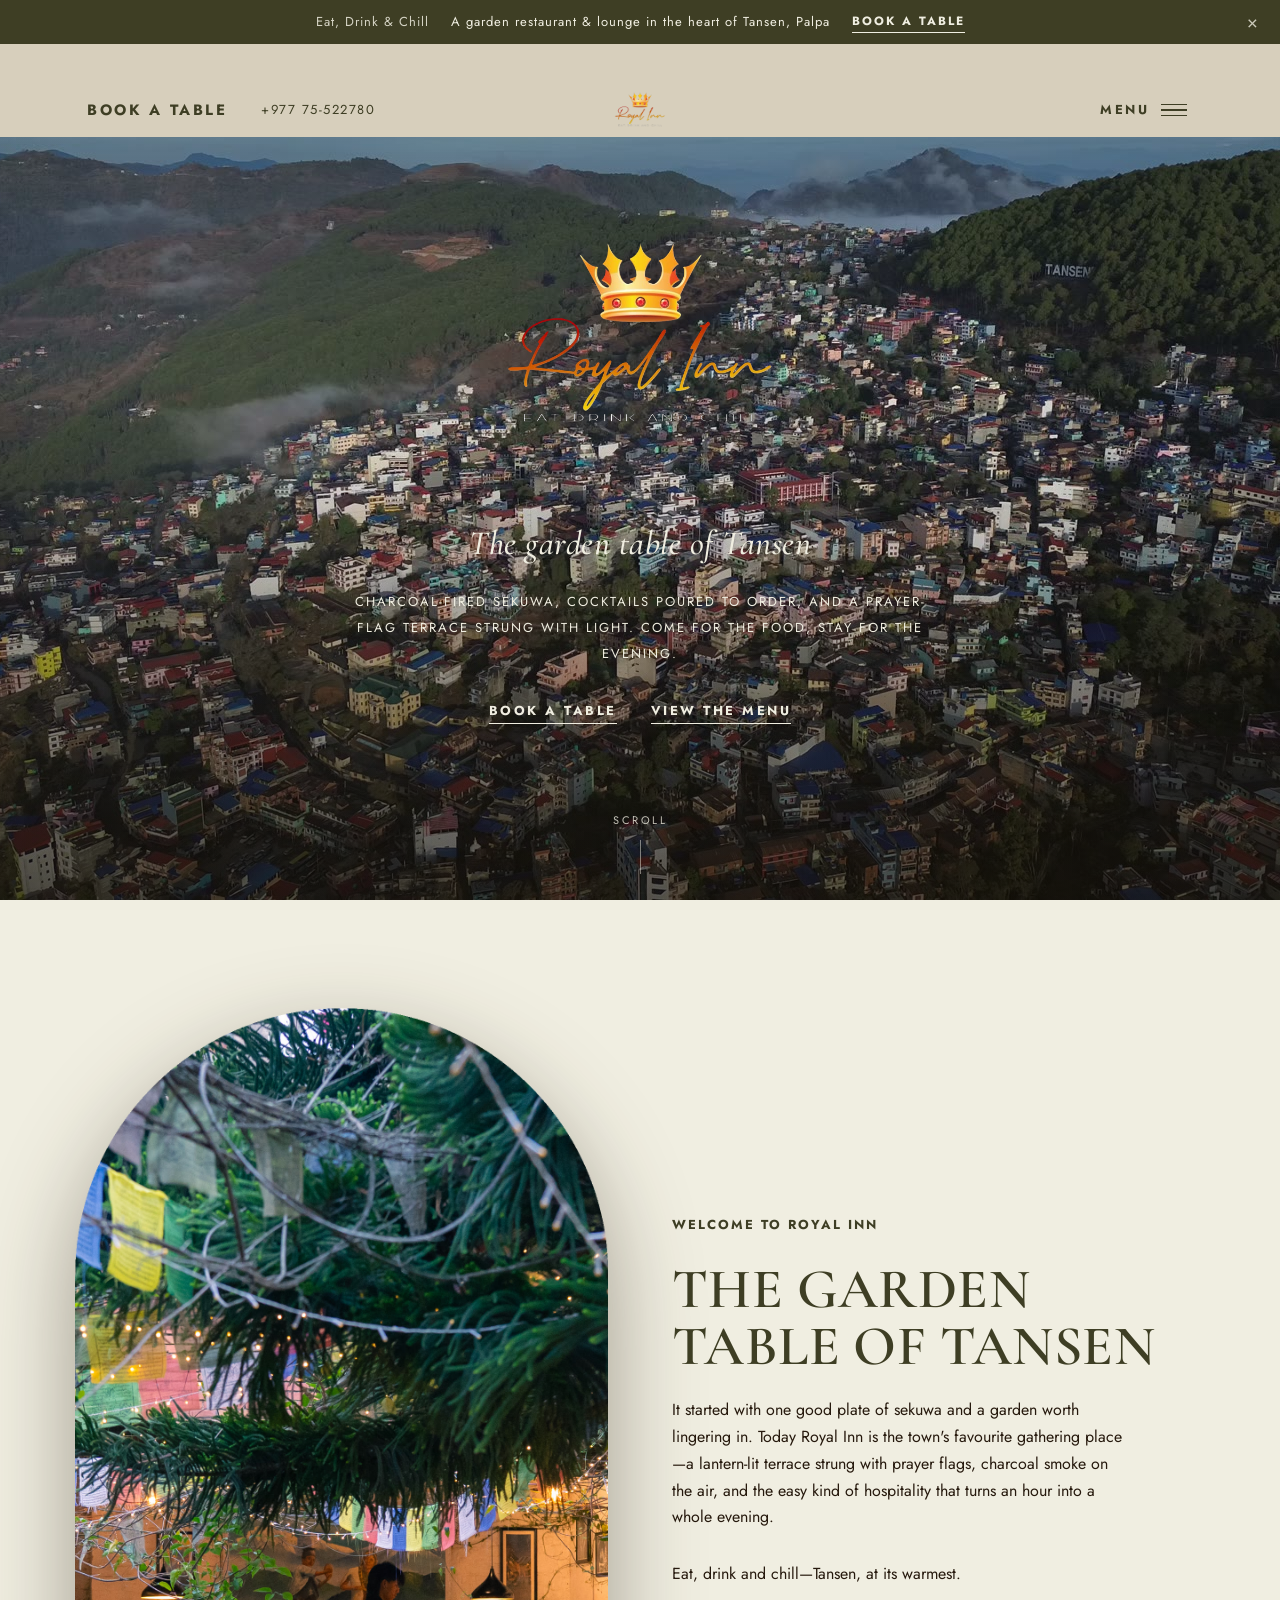
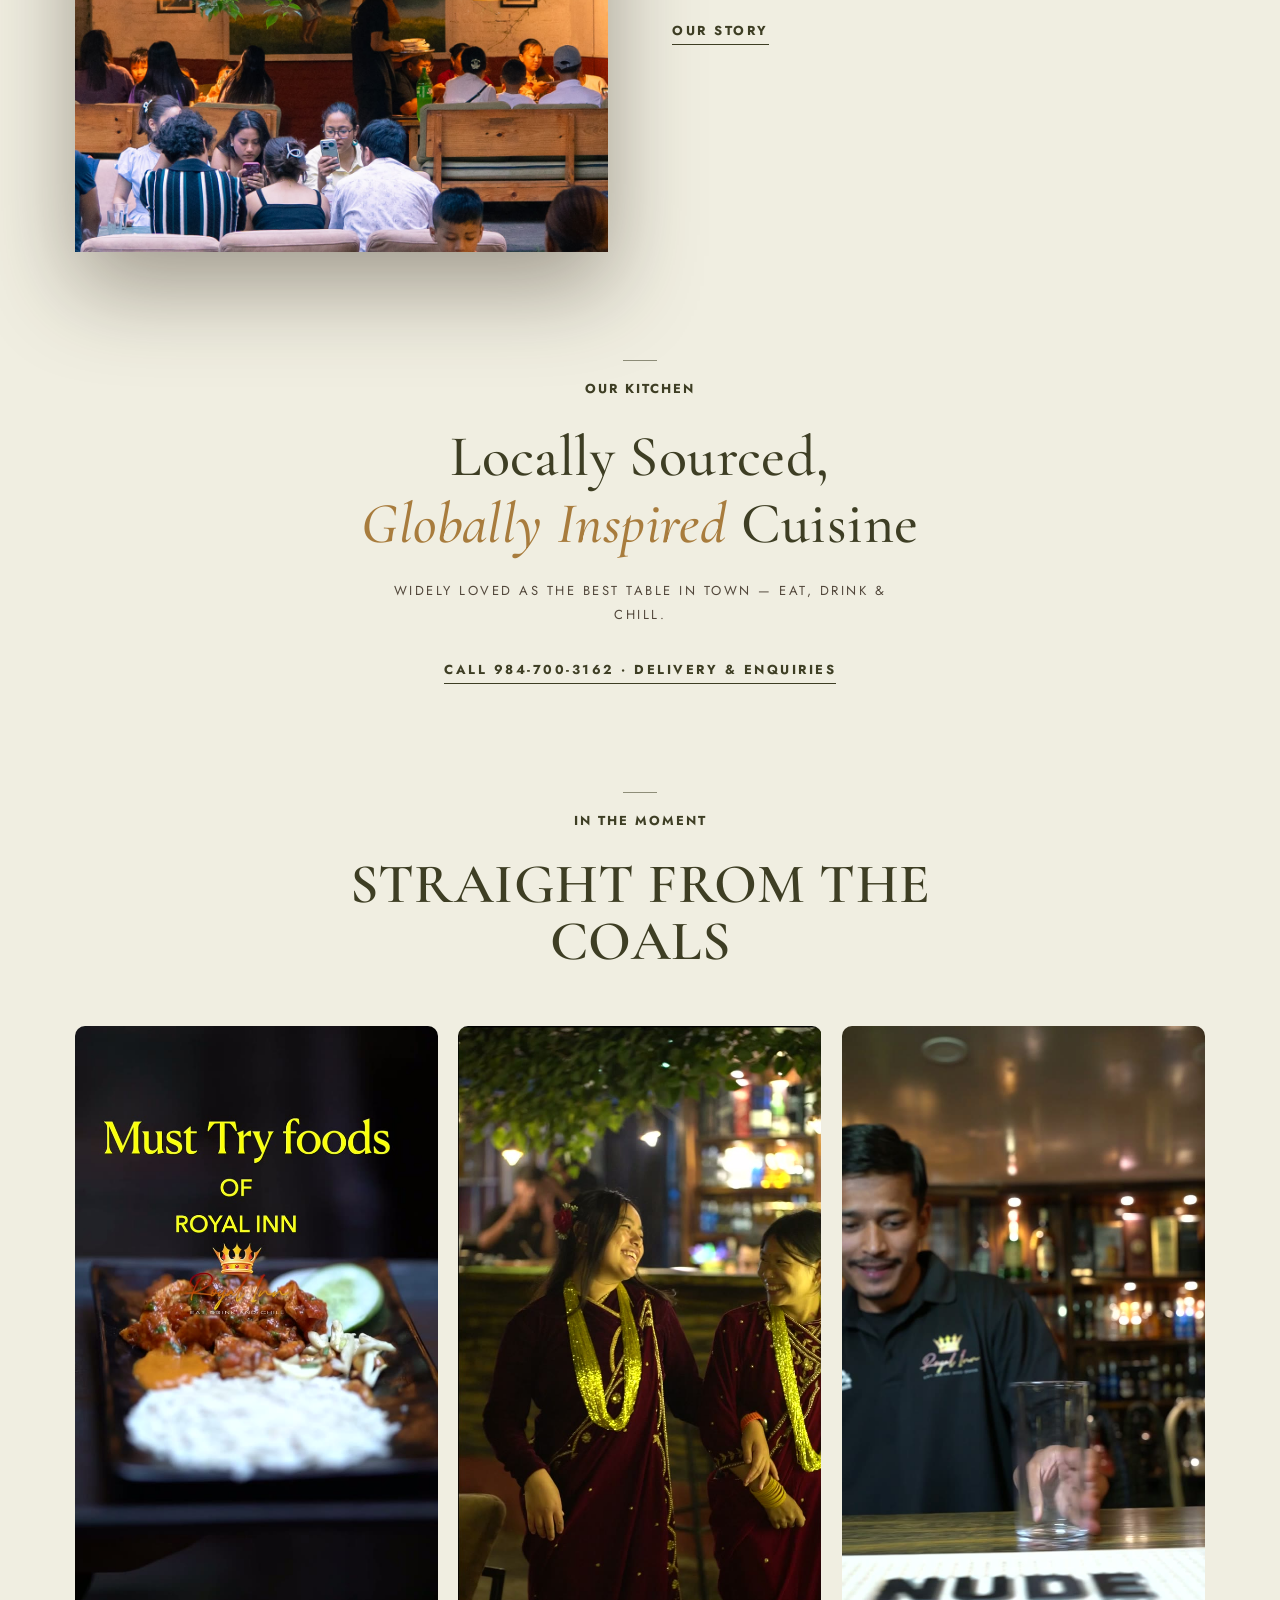
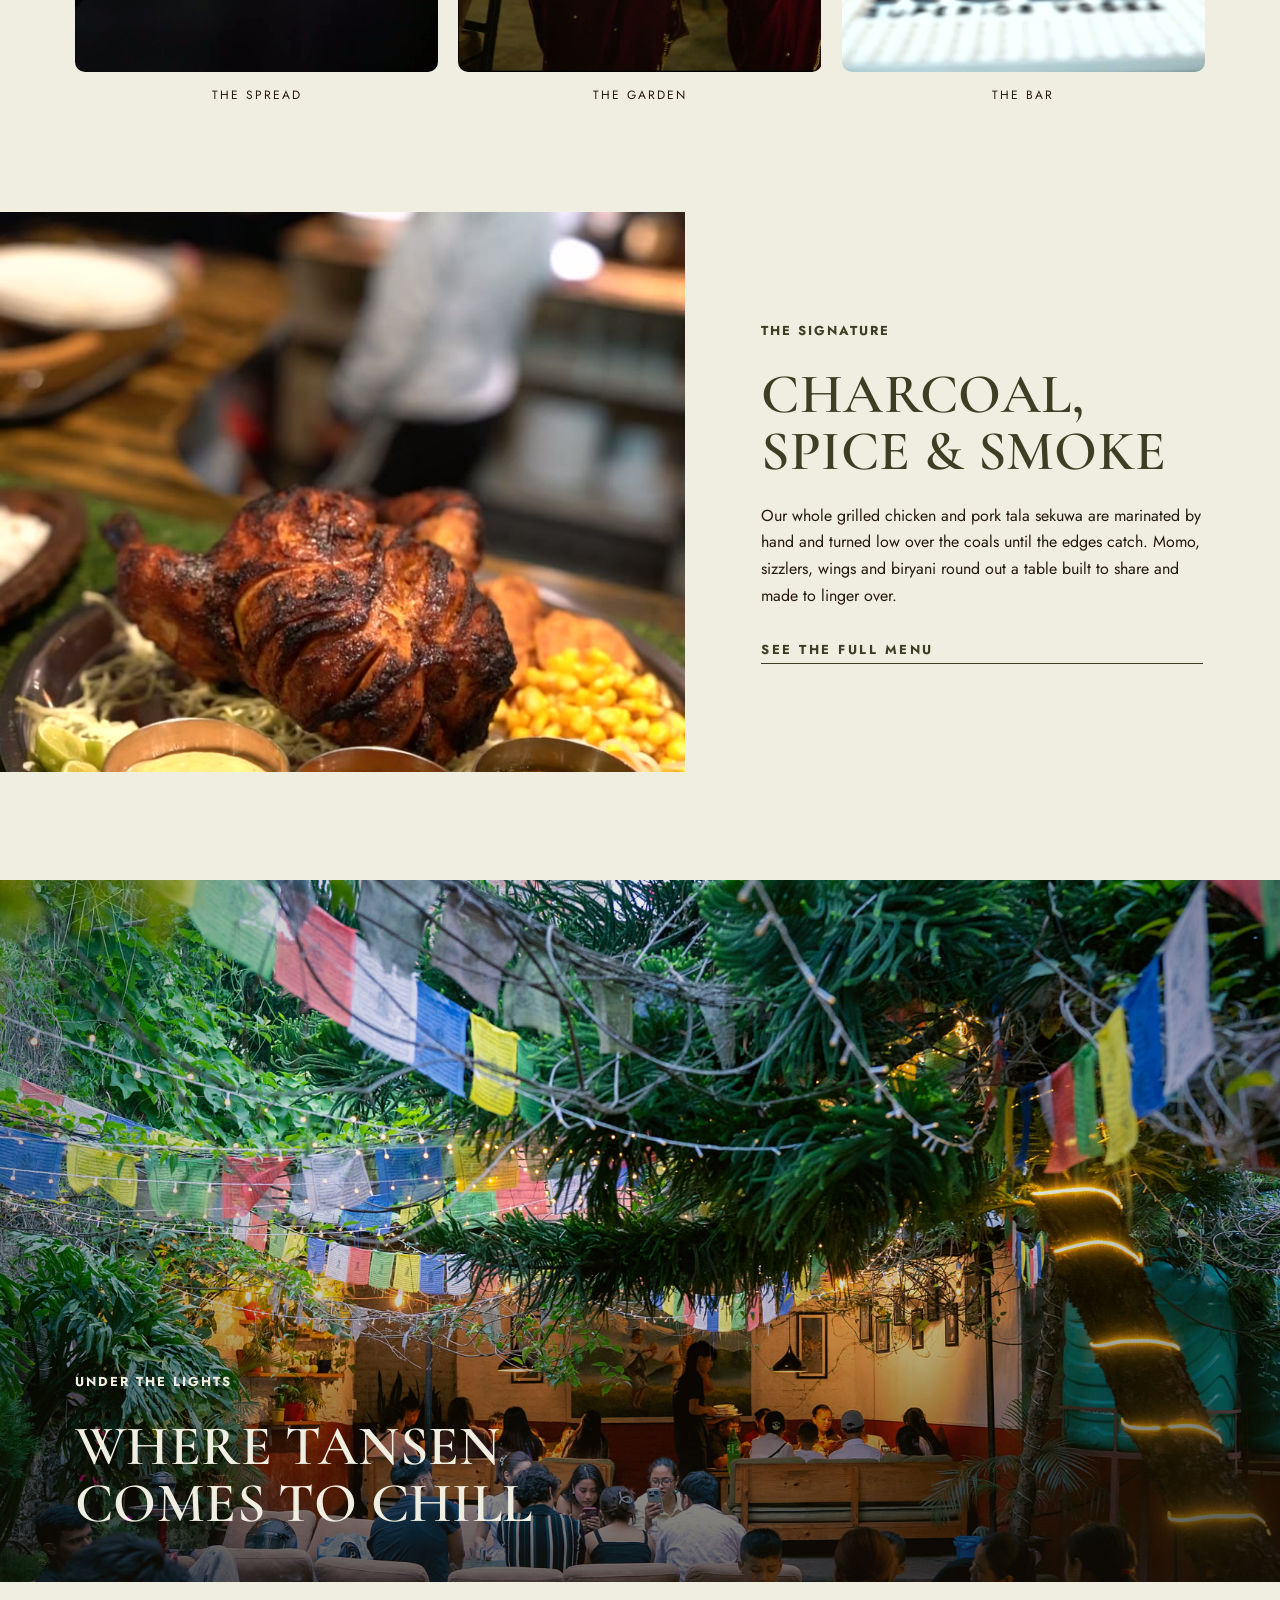
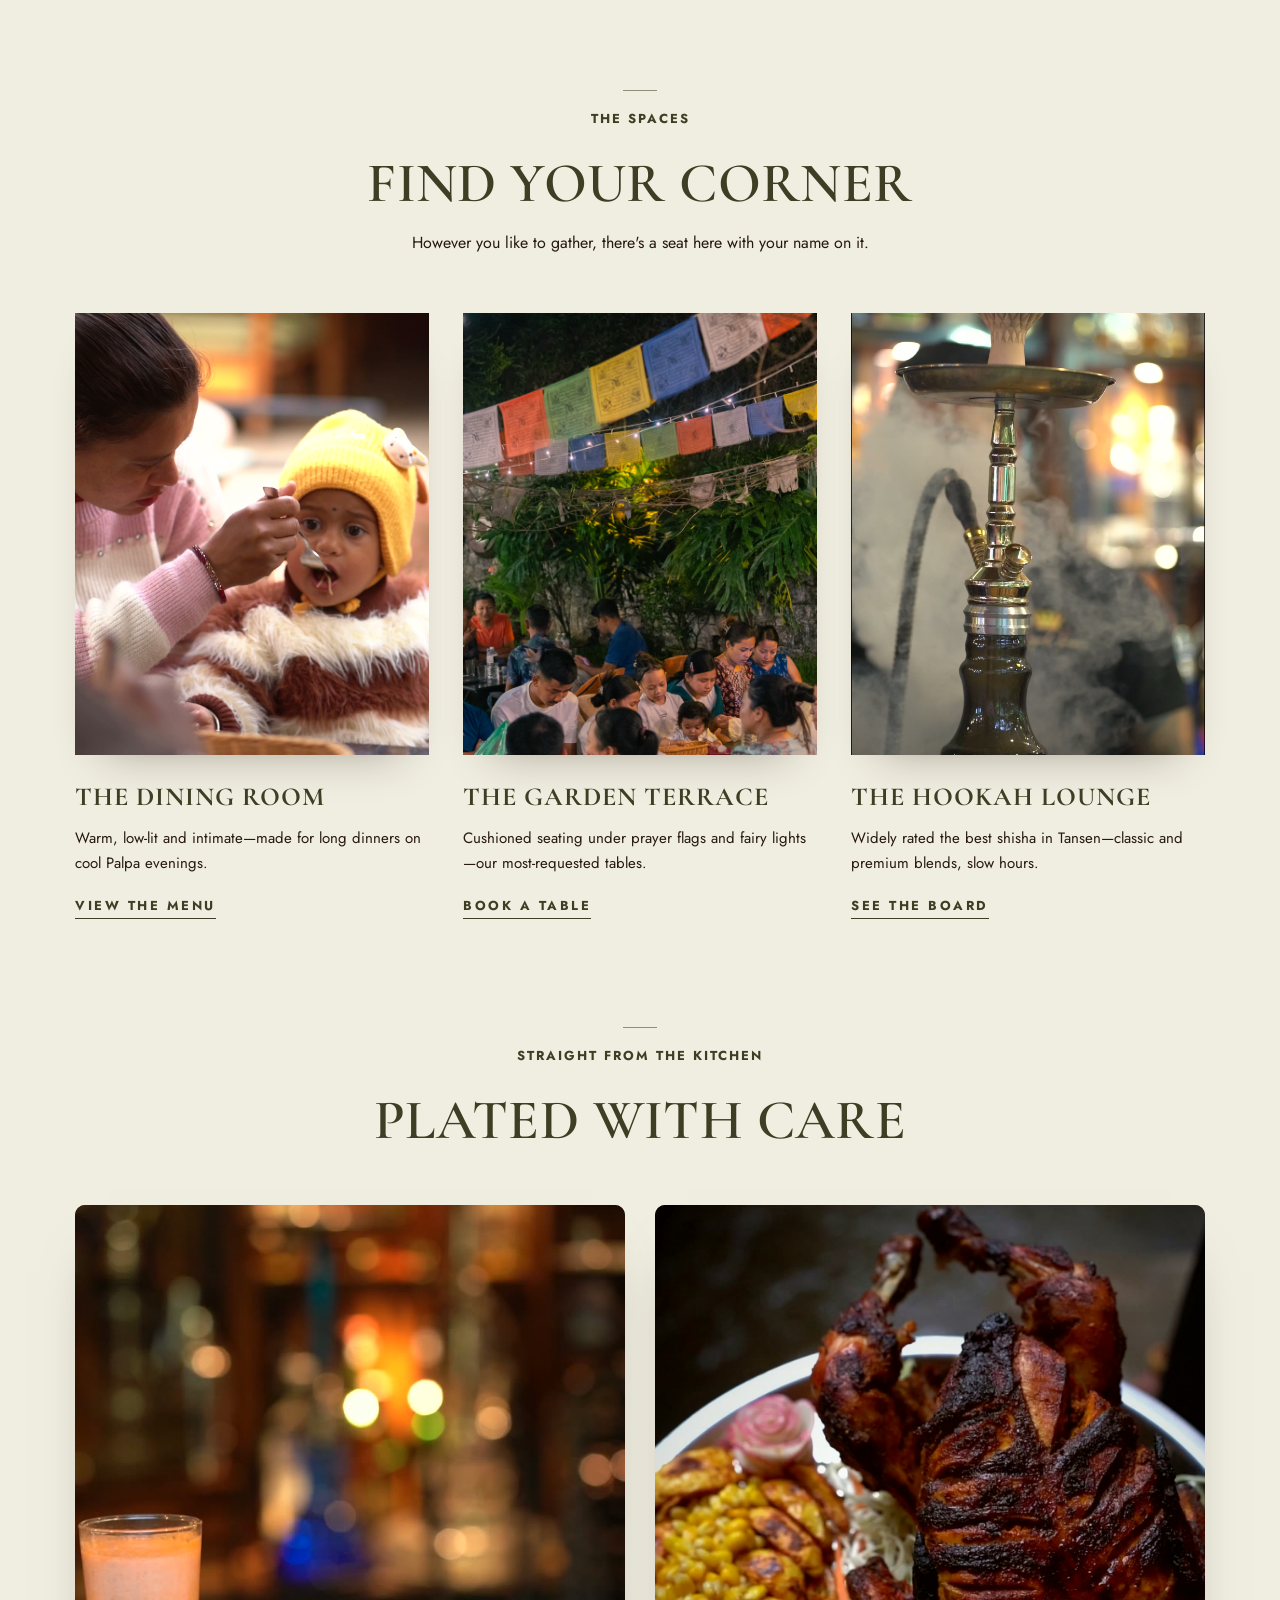
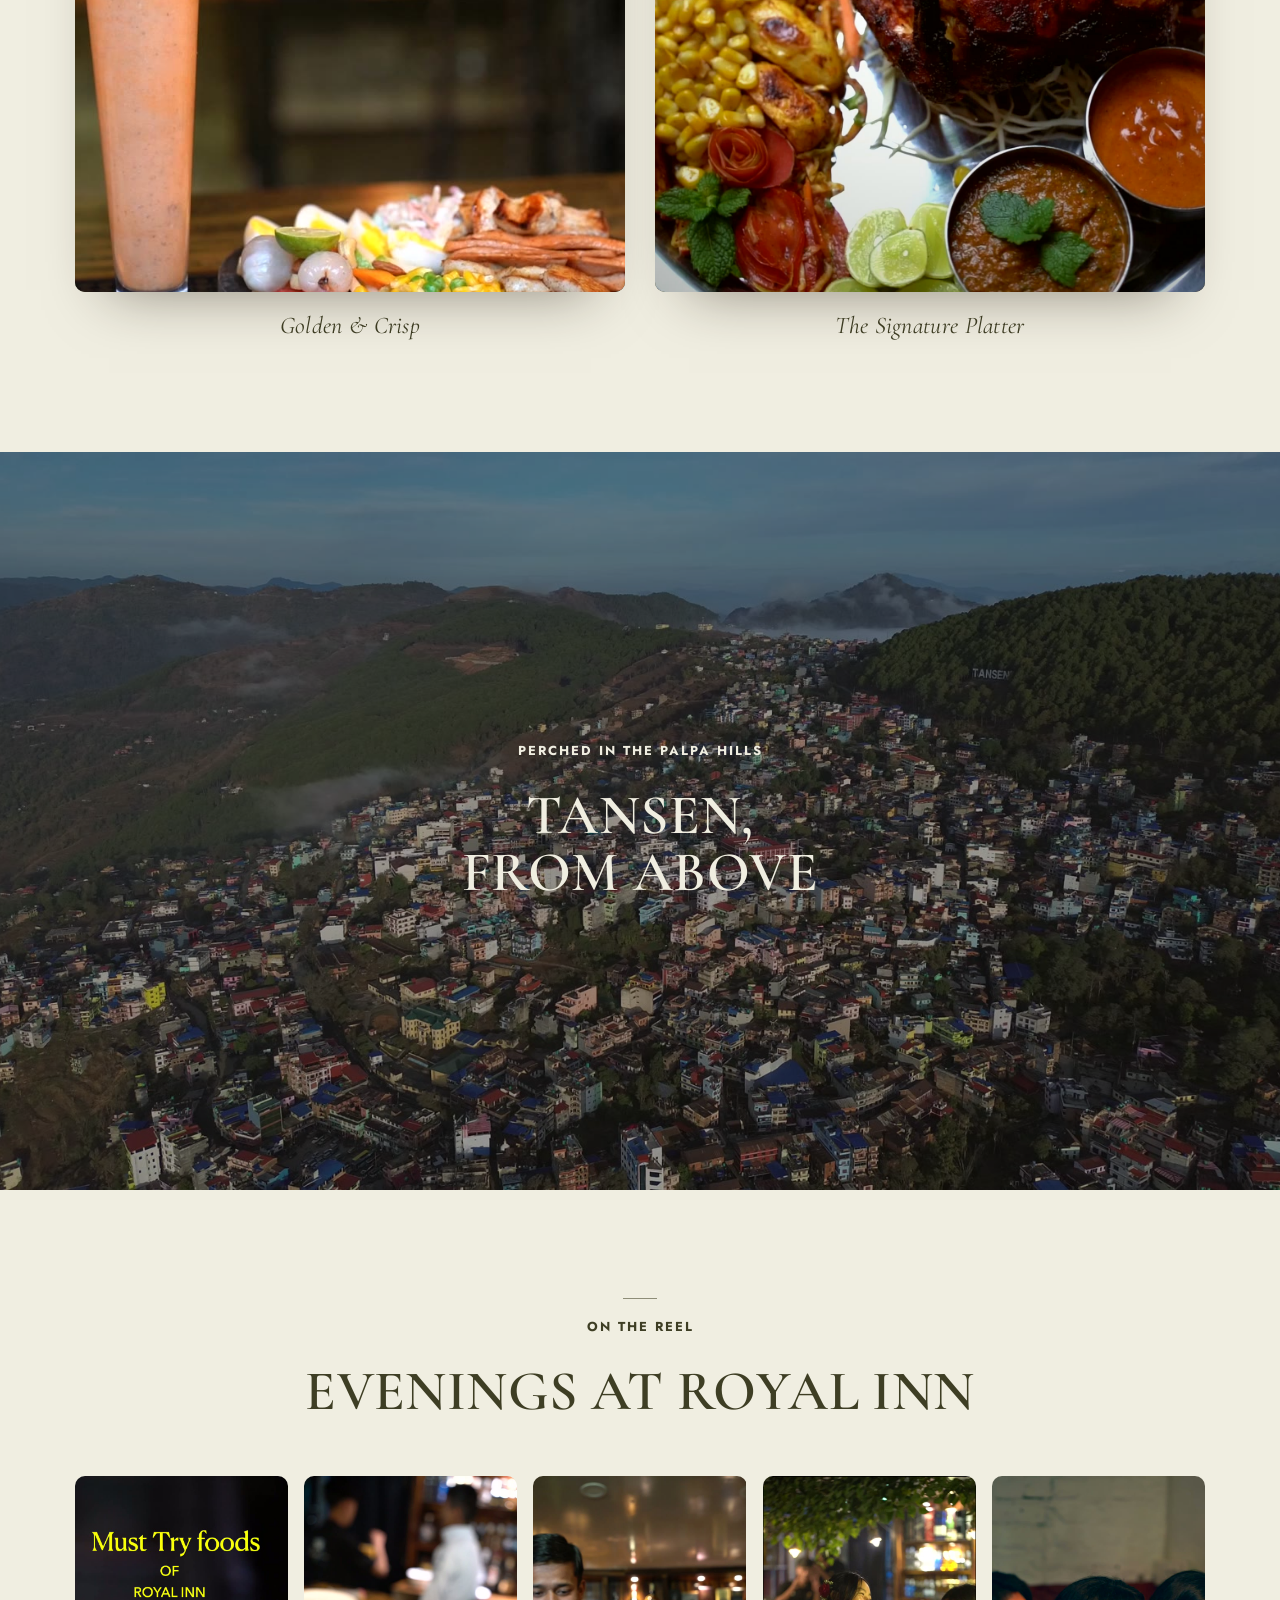
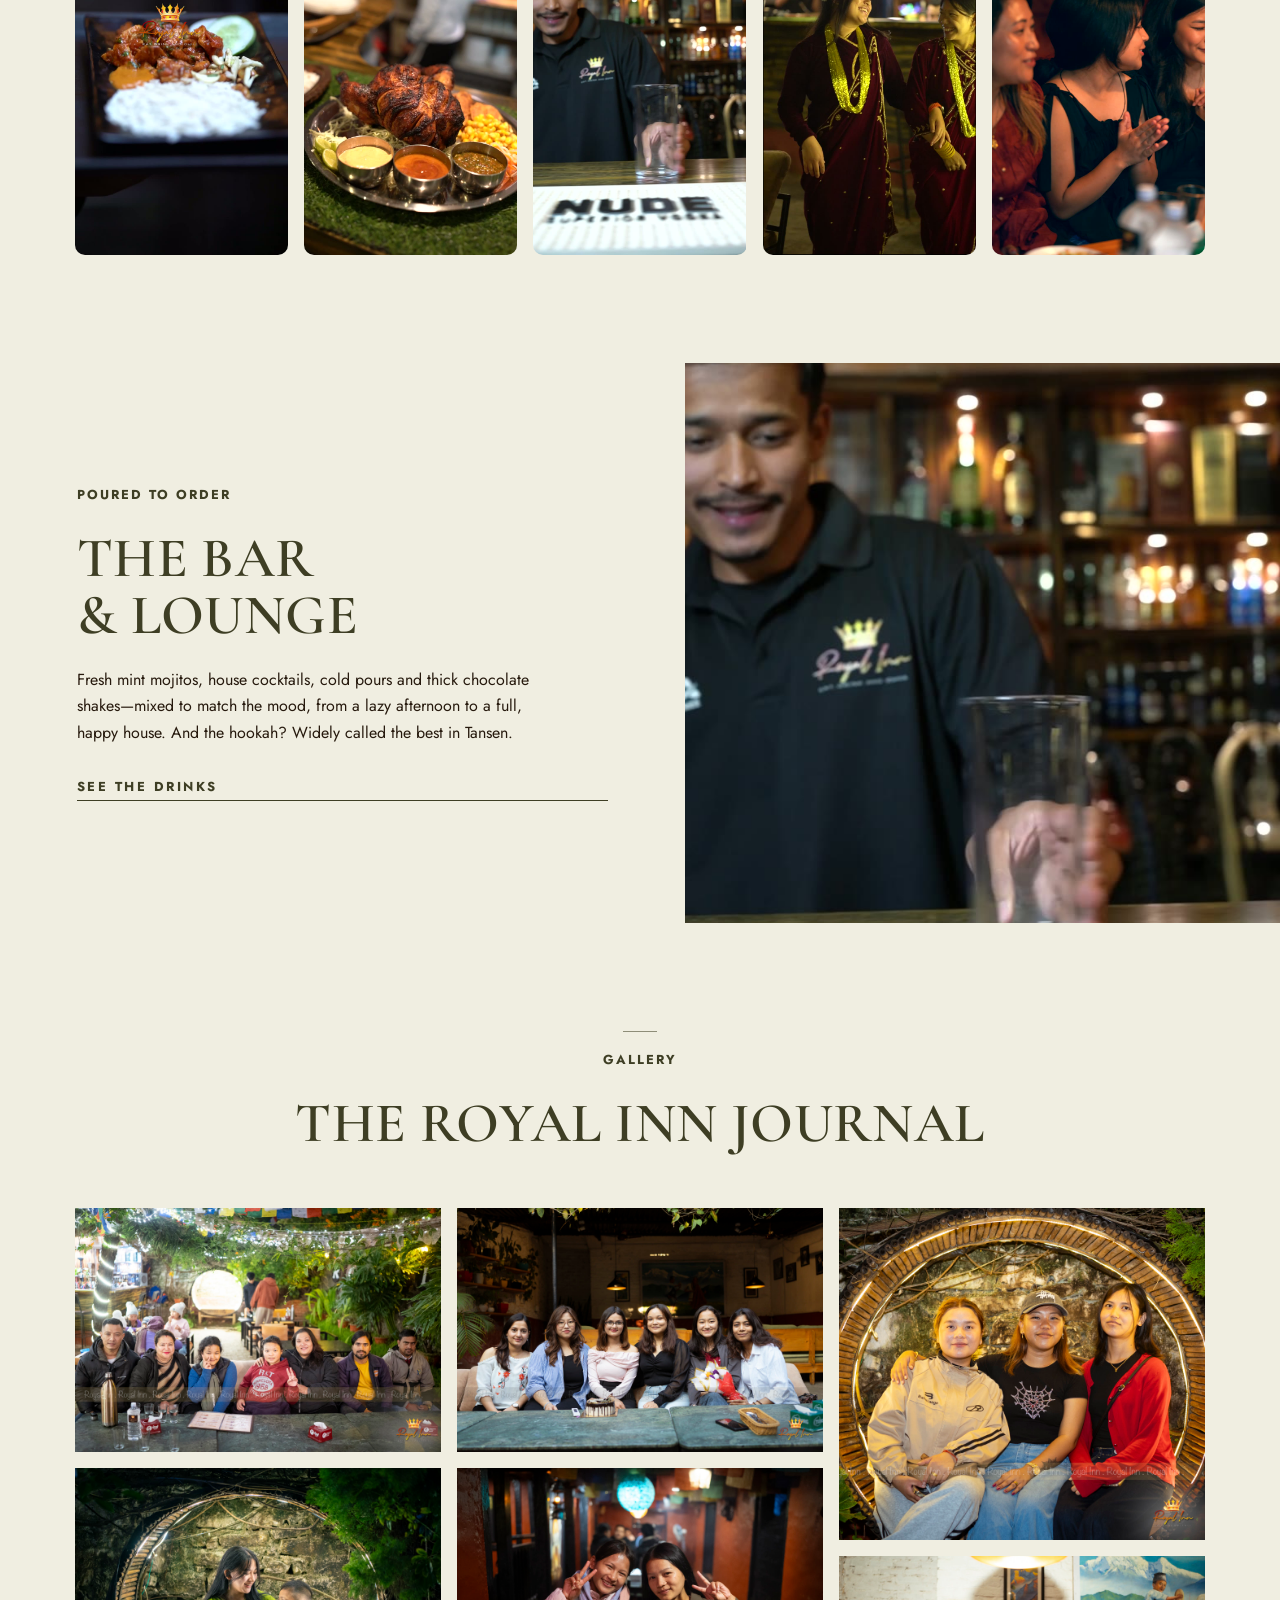
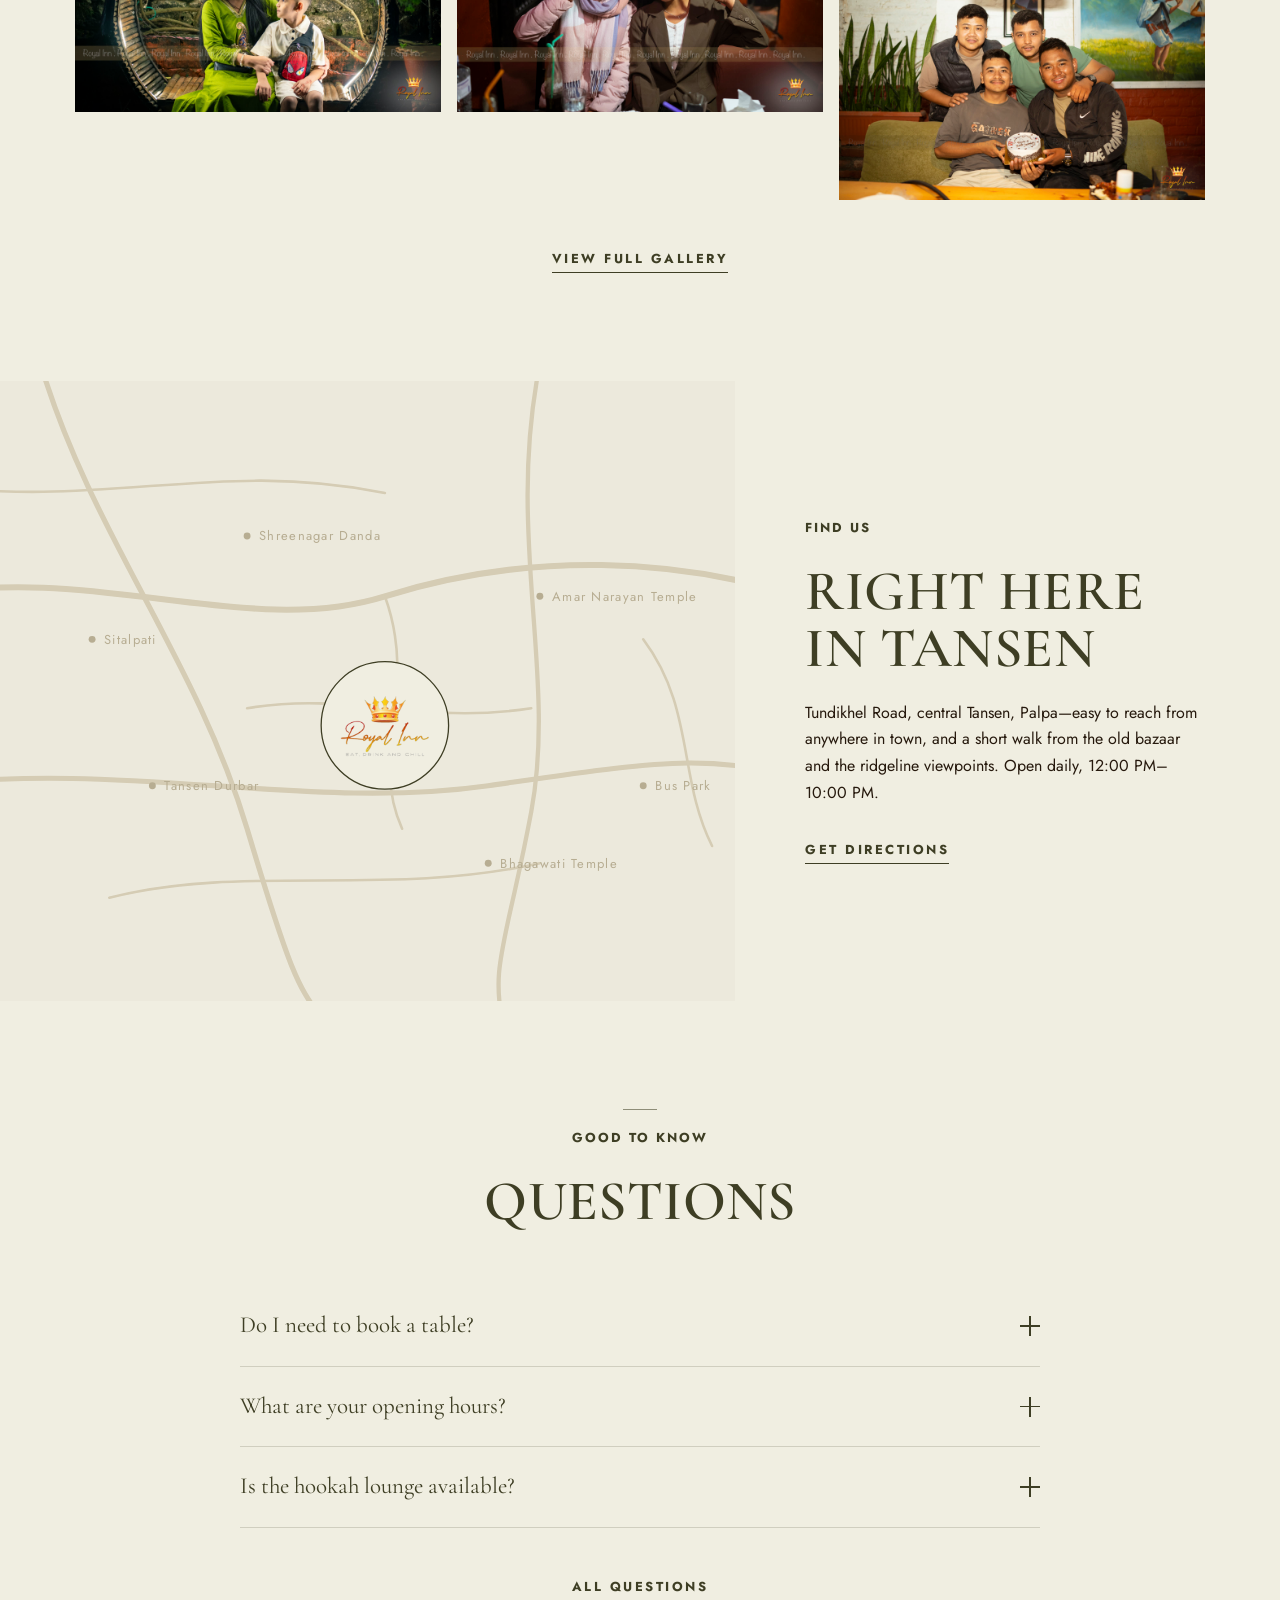
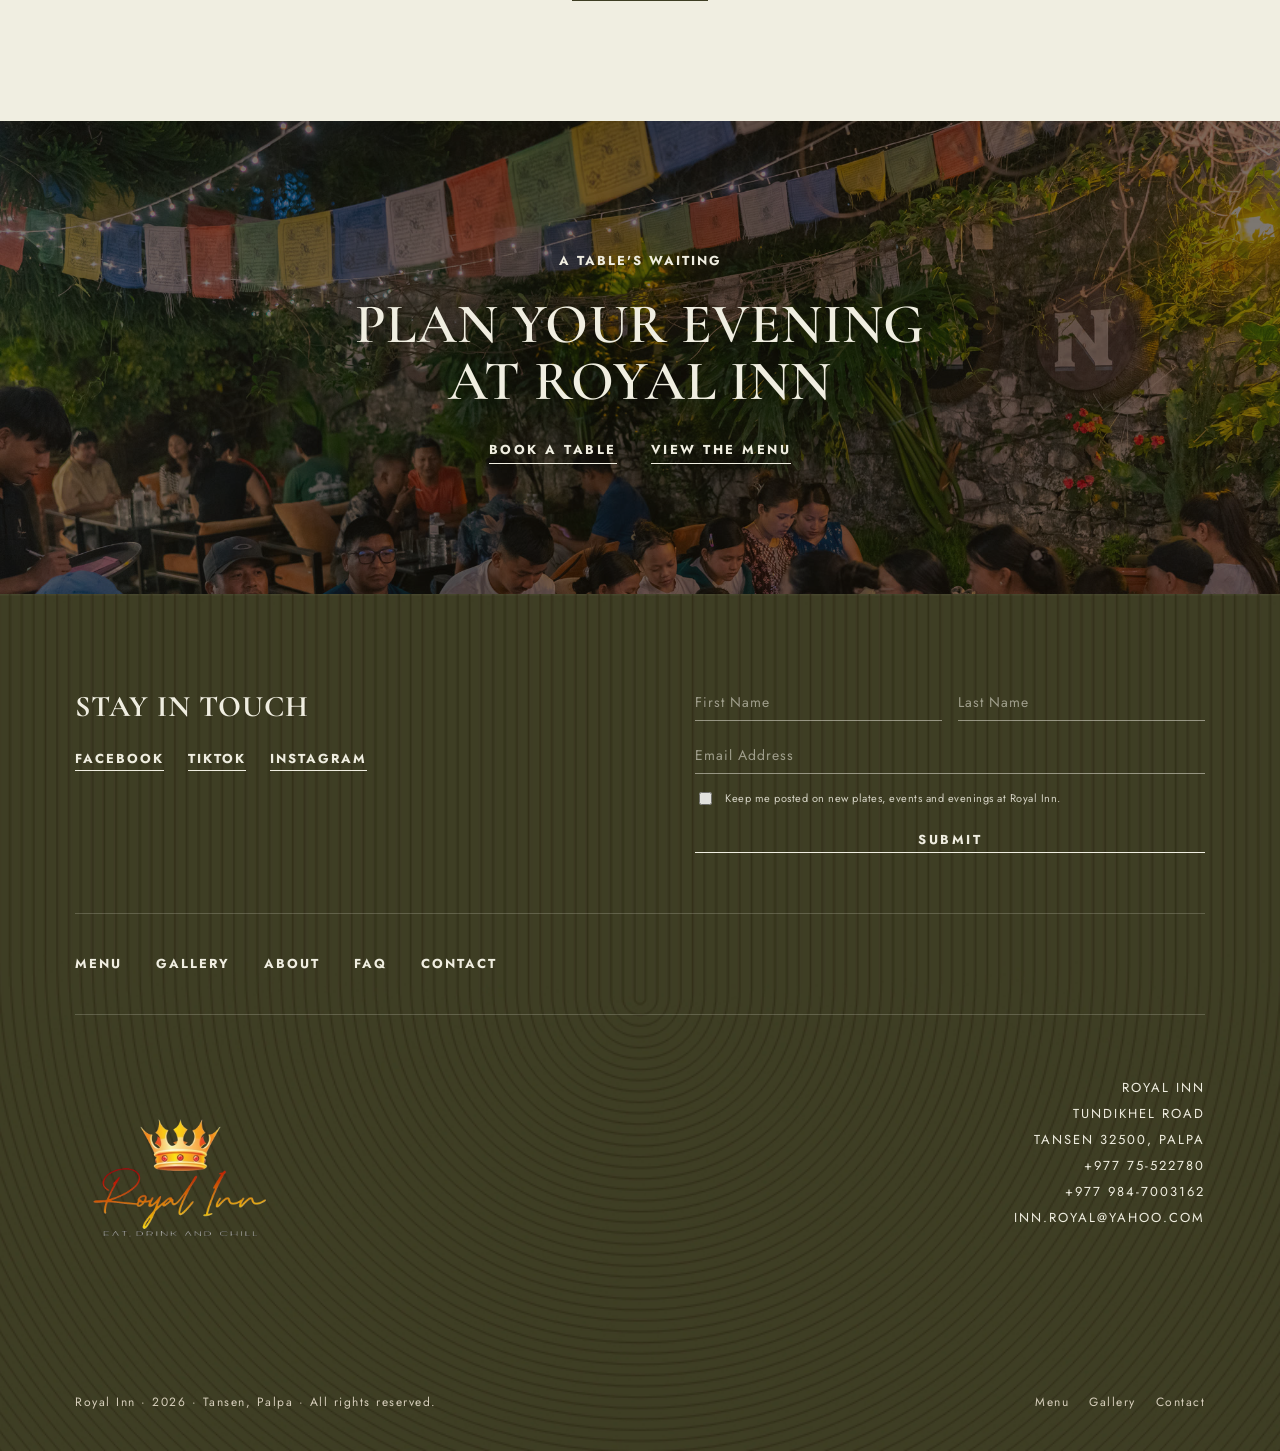
==== commit 04180236: "Mobile safety: headings never clip, footer stacks, cache-bust" ====
--- a/index.html
+++ b/index.html
@@ -2,13 +2,13 @@
 <html lang="en">
 <head>
   <meta charset="UTF-8" />
-  <meta name="viewport" content="width=1200" />
+  <meta name="viewport" content="width=device-width, initial-scale=1.0" />
   <title>Royal Inn | Restaurant, Bar &amp; Garden Lounge | Tansen, Palpa</title>
   <meta name="description" content="Royal Inn — charcoal-fired sekuwa, cocktails and a prayer-flag garden lounge in the heart of Tansen, Palpa. Eat, Drink & Chill. Widely rated the best hookah in Tansen." />
   <link rel="preconnect" href="https://fonts.googleapis.com" />
   <link rel="preconnect" href="https://fonts.gstatic.com" crossorigin />
   <link href="https://fonts.googleapis.com/css2?family=Cormorant+Garamond:ital,wght@0,400;0,500;0,600;0,700;1,400;1,500;1,600&family=Jost:wght@300;400;500;600;700&display=swap" rel="stylesheet" />
-  <link rel="stylesheet" href="/styles.css" />
+  <link rel="stylesheet" href="/styles.css?v=3" />
 </head>
 <body class="home">
   <a class="skip-link" href="#main">Skip to content</a>
@@ -363,7 +363,7 @@
   </div>
 
   <style>.sr-only{position:absolute;width:1px;height:1px;padding:0;margin:-1px;overflow:hidden;clip:rect(0,0,0,0);border:0}</style>
-  <script src="/script.js"></script>
+  <script src="/script.js?v=3"></script>
   <script>
   /* Homepage gallery preview — shows the first few photos from /assets/gallery/ */
   (function () {
--- a/styles.css
+++ b/styles.css
@@ -1300,3 +1300,173 @@
   .header__inner { padding: 0 16px; }
   .logo-img { max-height: 44px; width: auto; }
 }
+
+/* =========================================================================
+   MOBILE HERO — show the full horizontal drone video (no crop), text below
+   ========================================================================= */
+@media (max-width: 700px) {
+  .hero--home {
+    min-height: 0; height: auto; display: block;
+    background: var(--olive);
+    padding-top: calc(var(--ann-h) + var(--header-h));  /* clear the fixed bars */
+    align-items: stretch; text-align: center;
+  }
+  .hero--home .hero__media {
+    position: relative; inset: auto;
+    width: 100%; aspect-ratio: 16 / 9;   /* full landscape video, nothing cut off */
+  }
+  .hero--home .hero__media video,
+  .hero--home .hero__media img { position: absolute; inset: 0; width: 100%; height: 100%; object-fit: cover; }
+  .hero--home .hero__media::after { display: none; }
+  .hero--home .hero__inner {
+    position: relative; z-index: 2;
+    padding: 30px 22px 40px; margin: 0 auto;
+  }
+  .hero__logo { width: min(220px, 60vw); filter: none; margin-bottom: 16px; }
+  .hero__tagline { font-size: 24px; margin-bottom: 16px; }
+  .hero__intro { font-size: 12px; line-height: 1.9; }
+  .hero__ctas { margin-top: 26px; }
+  .hero__scroll { display: none; }
+  body.announce-dismissed .hero--home { padding-top: var(--header-h); }
+}
+
+/* =========================================================================
+   MOBILE EXPERIENCE PASS — full videos, swipeable reels, tidy photo grids
+   ========================================================================= */
+@media (max-width: 700px) {
+  /* Lower drone video ("Tansen From Above") — show the FULL landscape clip */
+  .cinematic { height: auto; min-height: 0; display: block; background: var(--olive); }
+  .cinematic video { position: relative; inset: auto; width: 100%; height: auto; aspect-ratio: 16 / 9; }
+  .cinematic__overlay { display: none; }
+  .cinematic .container { position: relative; z-index: 2; padding: 24px 20px 30px; }
+
+  /* Reel trio → swipeable carousel (peek the next one) instead of a tall stack */
+  .reel-trio {
+    display: flex; grid-template-columns: none; max-width: none;
+    overflow-x: auto; gap: 14px; scroll-snap-type: x mandatory;
+    -webkit-overflow-scrolling: touch; scrollbar-width: none;
+    padding: 0 var(--gutter) 6px;
+  }
+  .reel-trio::-webkit-scrollbar { display: none; }
+  .reel-trio .reel-item { flex: 0 0 66%; scroll-snap-align: center; display: block; }
+
+  /* Reels wall — a touch more peek so it clearly invites swiping */
+  .reel-five .reel-frame { flex-basis: 80%; }
+
+  /* Gallery preview → clean 2-up grid (was a single tall column) */
+  .gallery-masonry { columns: 2; column-gap: 12px; }
+  .gallery-masonry > * { margin-bottom: 12px; }
+
+  /* The food pair — a hair more breathing room when stacked */
+  .media-duo { gap: 22px; }
+
+  /* Section headings sit a little tighter to their content on phones */
+  .section-head { margin-bottom: 40px; }
+}
+
+/* Tablet (two-column comfort, not desktop-dense) */
+@media (min-width: 701px) and (max-width: 1024px) {
+  .reel-trio { grid-template-columns: repeat(3, 1fr); }
+  .gallery-masonry { columns: 2; }
+}
+
+/* =========================================================================
+   MOBILE TYPOGRAPHY & FINISHING — consistent scale, nothing cut off
+   ========================================================================= */
+@media (max-width: 700px) {
+  /* One consistent, readable type scale (was 12px→34px, too wide a jump) */
+  .h-display { font-size: 30px; line-height: 1.12; letter-spacing: .3px; }
+  .body-copy { font-size: 15.5px; line-height: 1.66; }
+  .section-head .body-copy,
+  .page-intro .body-copy { font-size: 14.5px; }
+  .eyebrow { font-size: 11px; letter-spacing: 1.8px; margin-bottom: 16px; }
+  .hero__tagline { font-size: 23px; }
+  .hero__intro { font-size: 12.5px; letter-spacing: 1px; line-height: 1.9; }
+  .statement__line { font-size: 30px; line-height: 1.16; }
+  .statement__sub { font-size: 12px; letter-spacing: 1.4px; line-height: 1.8; }
+  .faq__q { font-size: 17px; }
+  .duo-card figcaption { font-size: 18px; }
+  .menu-section__blurb, .menu-note { font-size: 13px; }
+  .reel-cap, .reel-trio .reel-cap { font-size: 11px; }
+
+  /* Never let a heading clip on a narrow screen */
+  .h-display, .statement__line, .hero__tagline, .cta-band .h-display,
+  .image-band__cap .h-display, .page-hero h1 { overflow-wrap: break-word; word-break: normal; }
+
+  /* Final CTA — trim the oversized empty band; keep text fully visible */
+  .cta-band { padding: 64px 0; }
+  .cta-band .h-display { font-size: 30px; margin-bottom: 24px; }
+  .cta-band__ctas { gap: 22px; }
+
+  /* Footer — comfortable, nothing cramped, legal stacks cleanly */
+  .footer { padding-bottom: 44px; }
+  .footer__top { gap: 30px; }
+  .footer__address { font-size: 12px; line-height: 2.1; letter-spacing: 1px; }
+  .footer__legal { flex-direction: column; align-items: flex-start; gap: 12px; font-size: 11px; }
+  .footer__legal ul { display: flex; gap: 18px; }
+
+  /* Newsletter fields — make them clearly visible on the dark footer */
+  .nl input { border: 1px solid rgba(240,238,225,.28); background: rgba(240,238,225,.05); padding: 12px 14px; border-radius: 4px; color: var(--cream); }
+  .nl input::placeholder { color: rgba(240,238,225,.6); }
+  .nl__row { gap: 12px; }
+}
+
+/* =========================================================================
+   MOBILE — "The Spaces" as a swipeable carousel + covered-text safeguards
+   ========================================================================= */
+@media (max-width: 700px) {
+  .rooms-grid {
+    display: flex; grid-template-columns: none; max-width: none;
+    overflow-x: auto; gap: 16px; scroll-snap-type: x mandatory;
+    -webkit-overflow-scrolling: touch; scrollbar-width: none;
+    padding: 4px var(--gutter) 8px;
+  }
+  .rooms-grid::-webkit-scrollbar { display: none; }
+  .rooms-grid .room-card { flex: 0 0 80%; scroll-snap-align: center; }
+  .room-card h3 { font-size: 21px; }
+  .room-card .body-copy { font-size: 14px; }
+
+  /* Captions that sit OVER media — strengthen the veil so text is never lost */
+  .image-band::after { background: linear-gradient(to top, rgba(20,16,8,.78) 0%, rgba(20,16,8,.15) 60%, rgba(20,16,8,.1) 100%); }
+  .image-band__cap { padding-bottom: 40px; }
+  .image-band__cap .h-display { font-size: 30px; }
+}
+
+/* =========================================================================
+   POLISH — anchor offsets (no text hidden under fixed bars) + soft media
+   ========================================================================= */
+/* When jumping to any section, keep its heading clear of the fixed header */
+section[id], .menu-section { scroll-margin-top: calc(var(--ann-h) + var(--header-h) + 16px); }
+.menu-section { scroll-margin-top: calc(var(--ann-h) + var(--header-h) + 90px); }
+
+/* Softer, more modern reel frames (kept away from the arch shape) */
+.reel-trio .reel-frame,
+.reel-five .reel-frame,
+.media-duo .duo-card__media { border-radius: 10px; }
+
+@media (max-width: 700px) {
+  /* Give stacked sections a touch more air so nothing feels cramped/cut */
+  .home .page-section .section-head { padding: 0 4px; }
+  .feature__text { padding: 40px 22px 8px; }
+  .feature__text .body-copy { max-width: none; }
+  /* Signature/Bar feature media a sensible height on phones */
+  .feature__media { min-height: 300px; }
+  .feature__media video, .feature__media img { object-position: center; }
+}
+
+/* =========================================================================
+   MOBILE SAFETY — headings never clip, footer never overflows
+   ========================================================================= */
+@media (max-width: 700px) {
+  /* Long headings shrink to fit narrow phones (was a fixed 30px that could clip) */
+  .h-display { font-size: clamp(22px, 6.8vw, 30px); }
+  .section-head { padding-left: 16px; padding-right: 16px; }
+  .cta-band .h-display, .image-band__cap .h-display { font-size: clamp(24px, 7.4vw, 32px); }
+
+  /* Footer newsletter — stack name fields, keep everything inside the screen */
+  .nl__row { flex-direction: column; }
+  .nl__row input { width: 100%; }
+  .nl__check { align-items: flex-start; }
+  .nl__check span { font-size: 12px; line-height: 1.5; }
+  .footer__nav { flex-wrap: wrap; gap: 16px 22px; }
+}
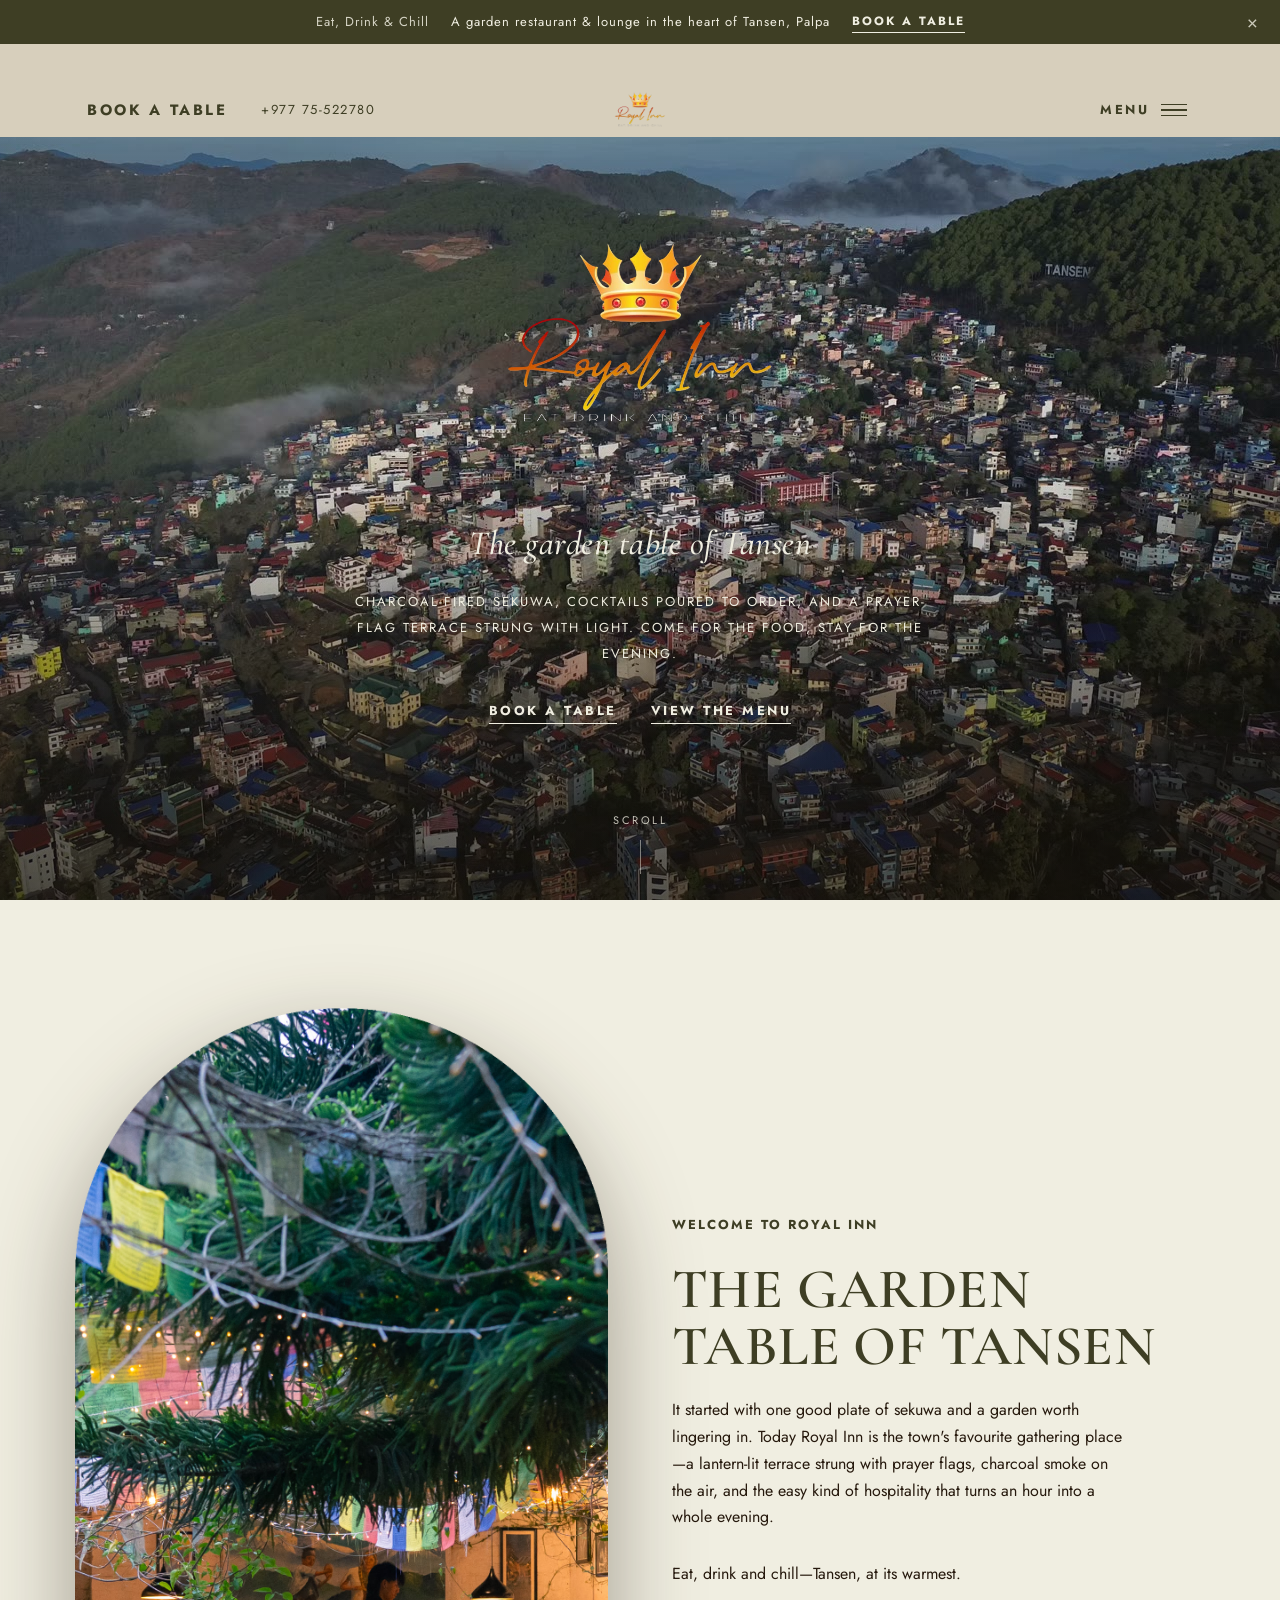
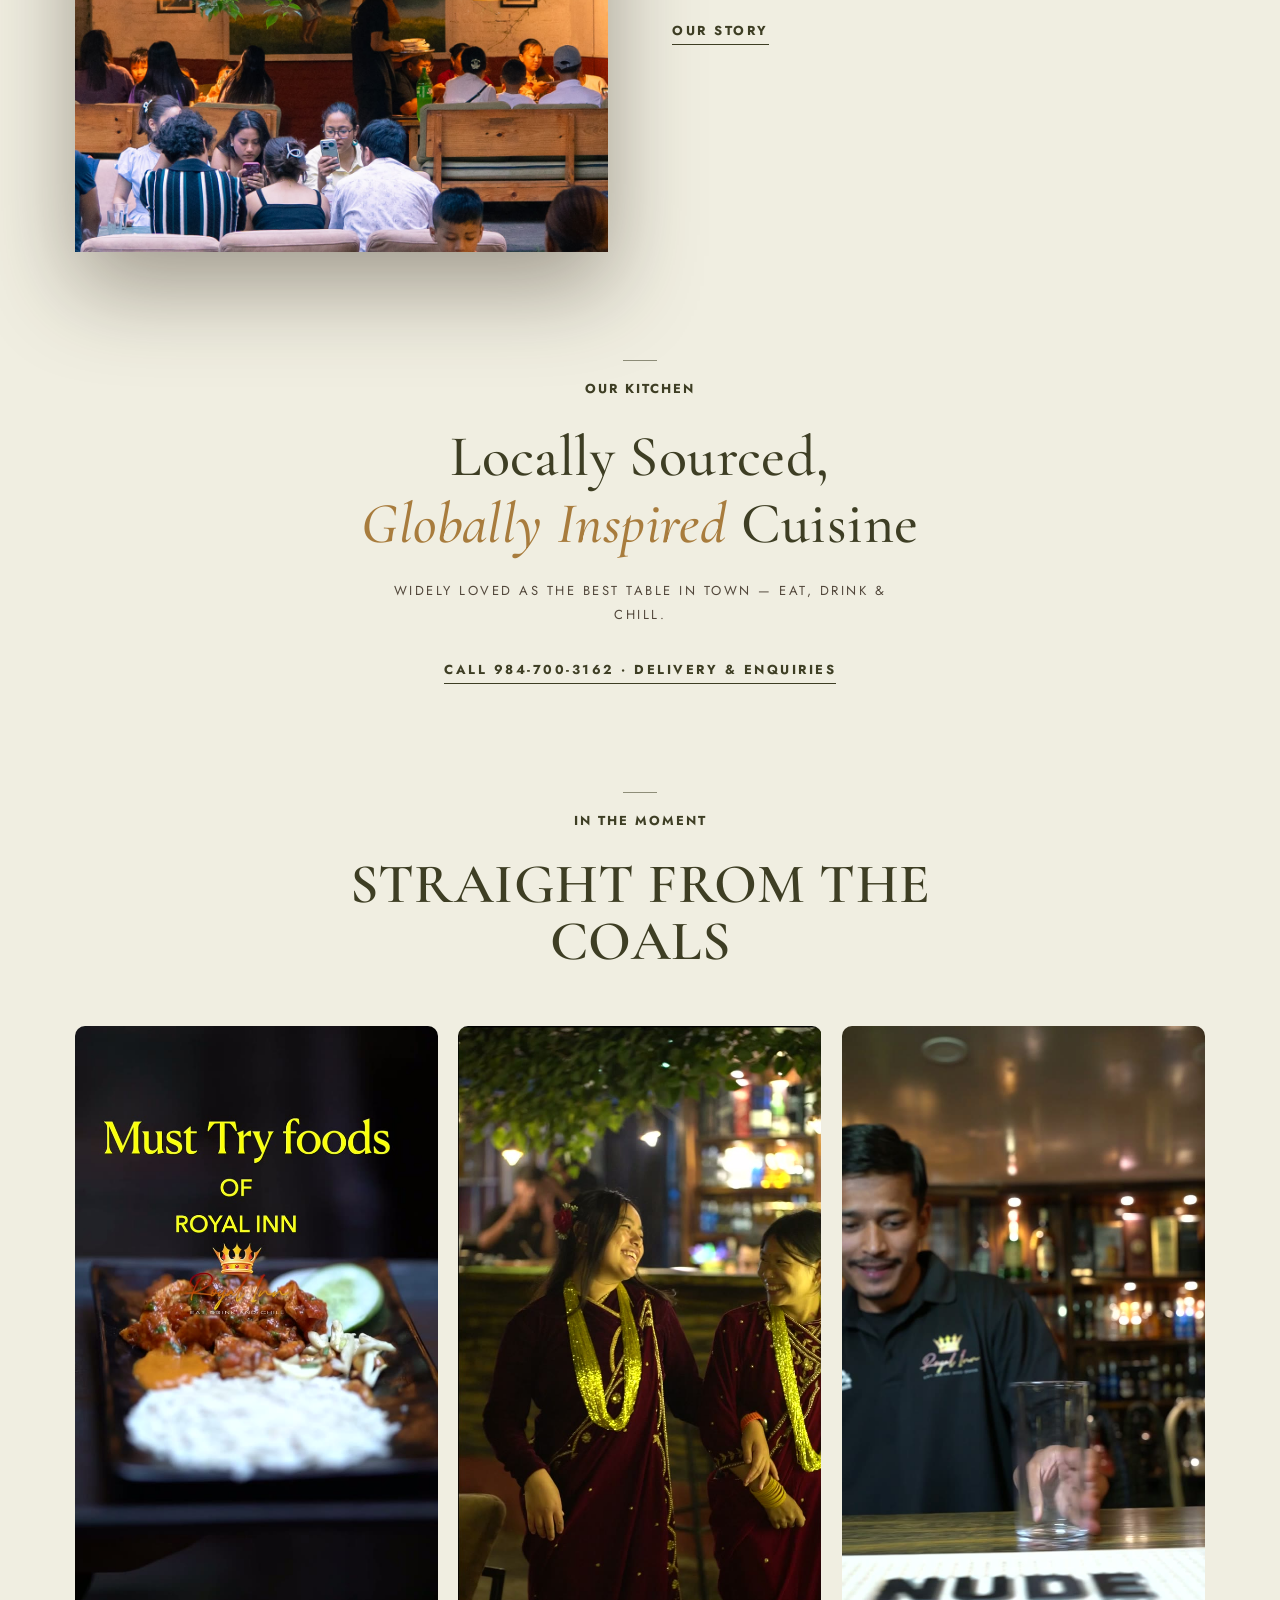
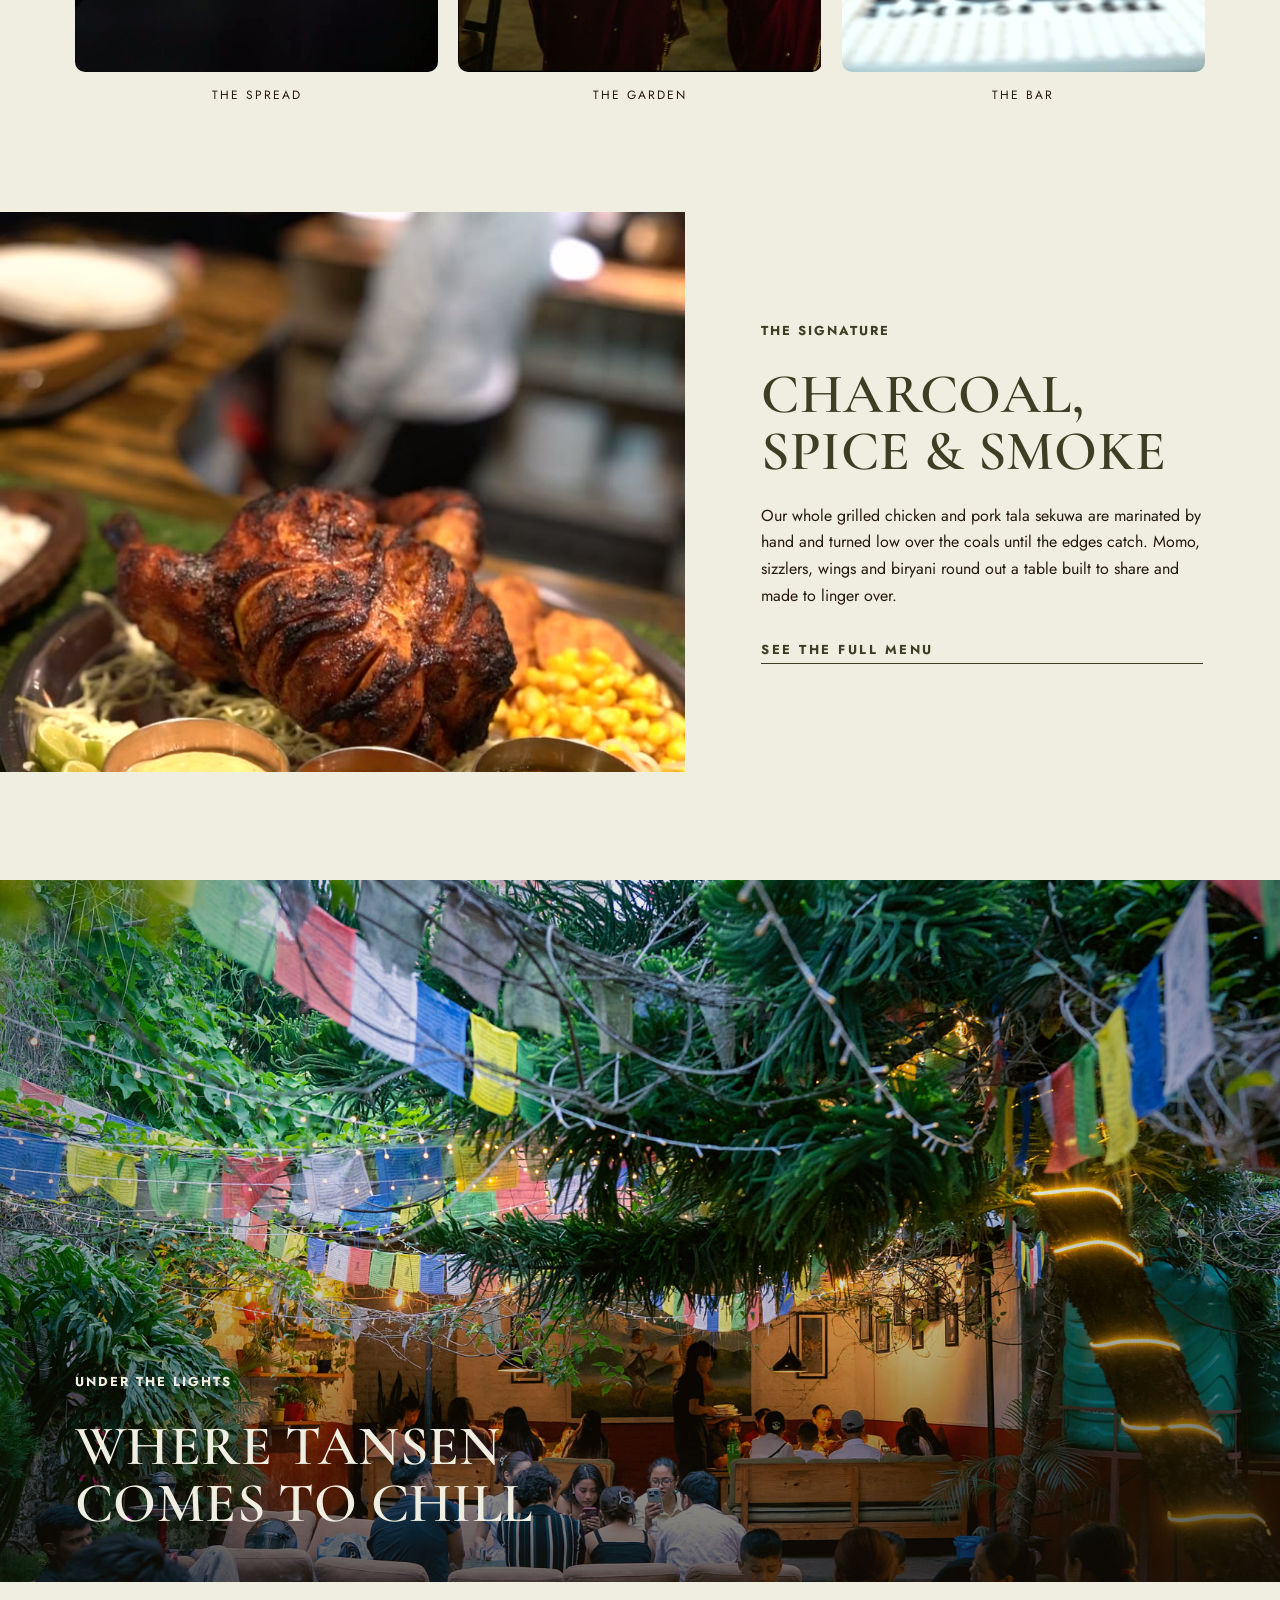
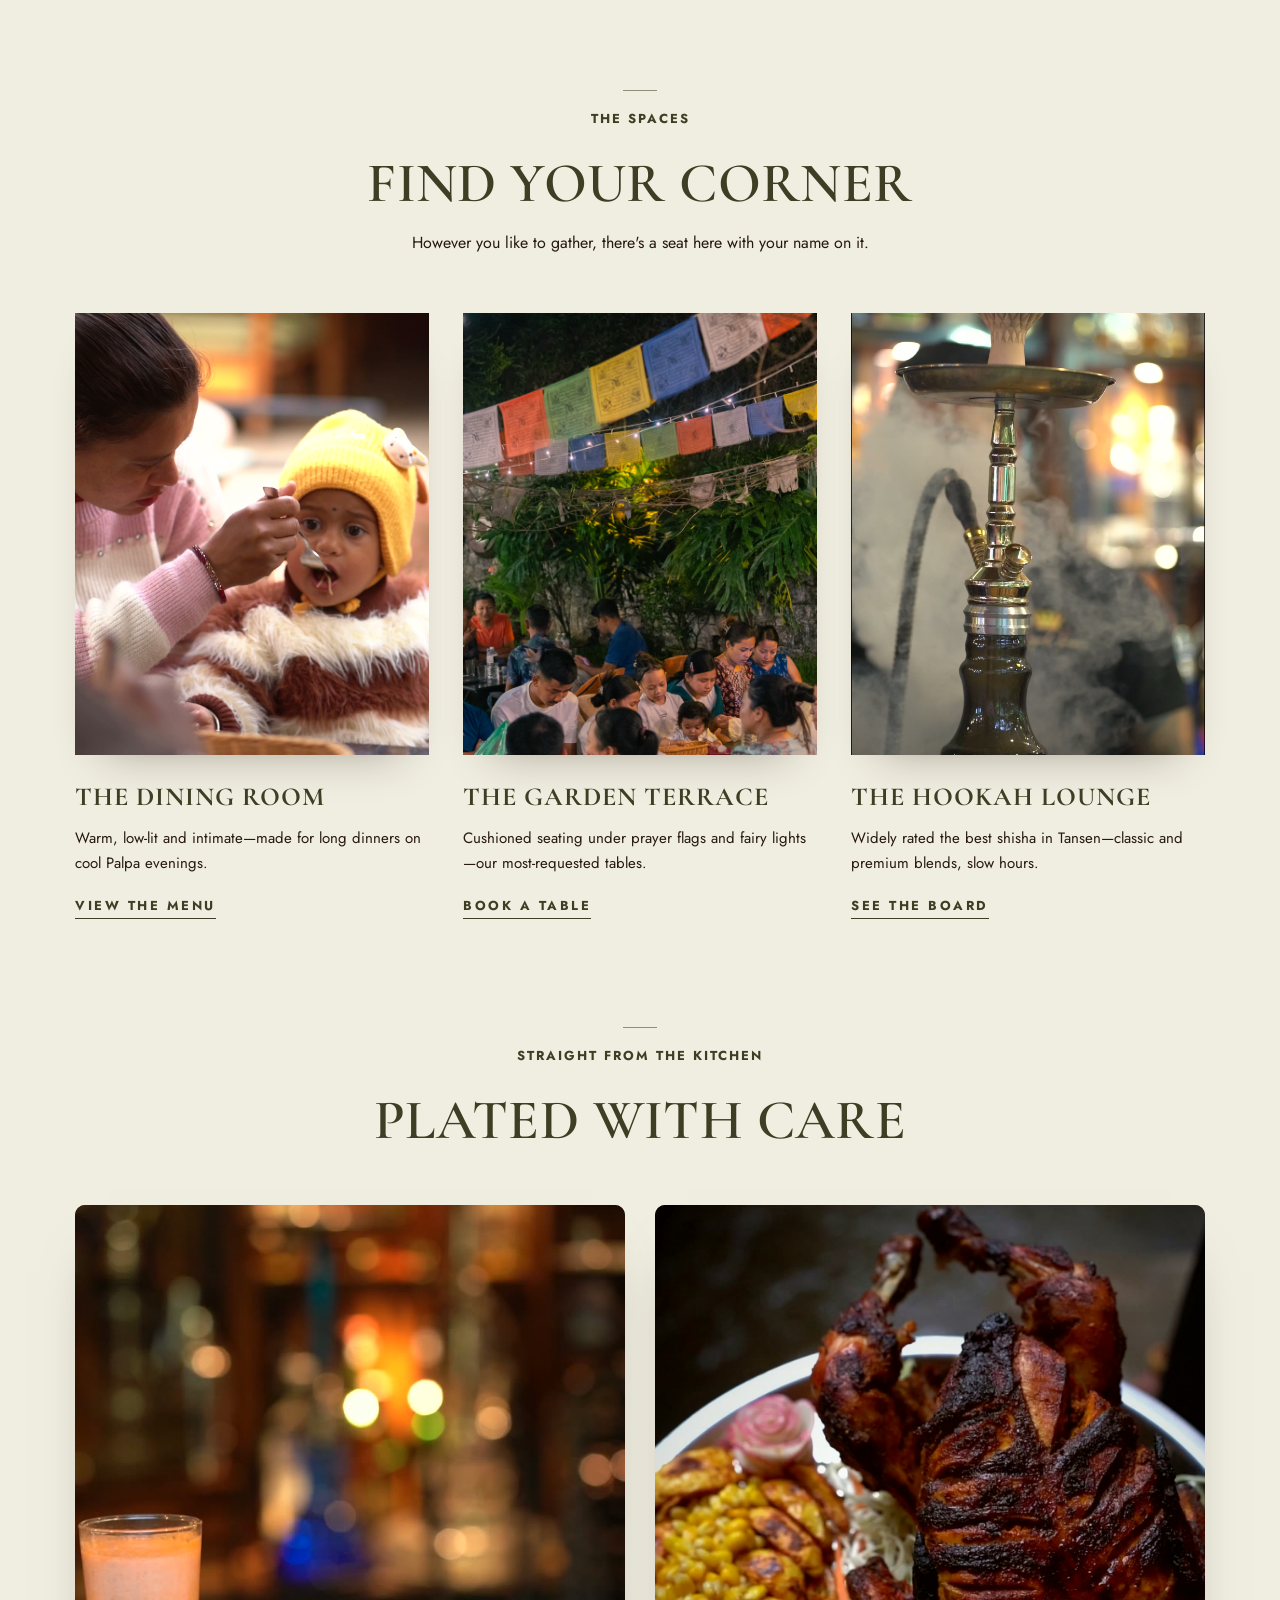
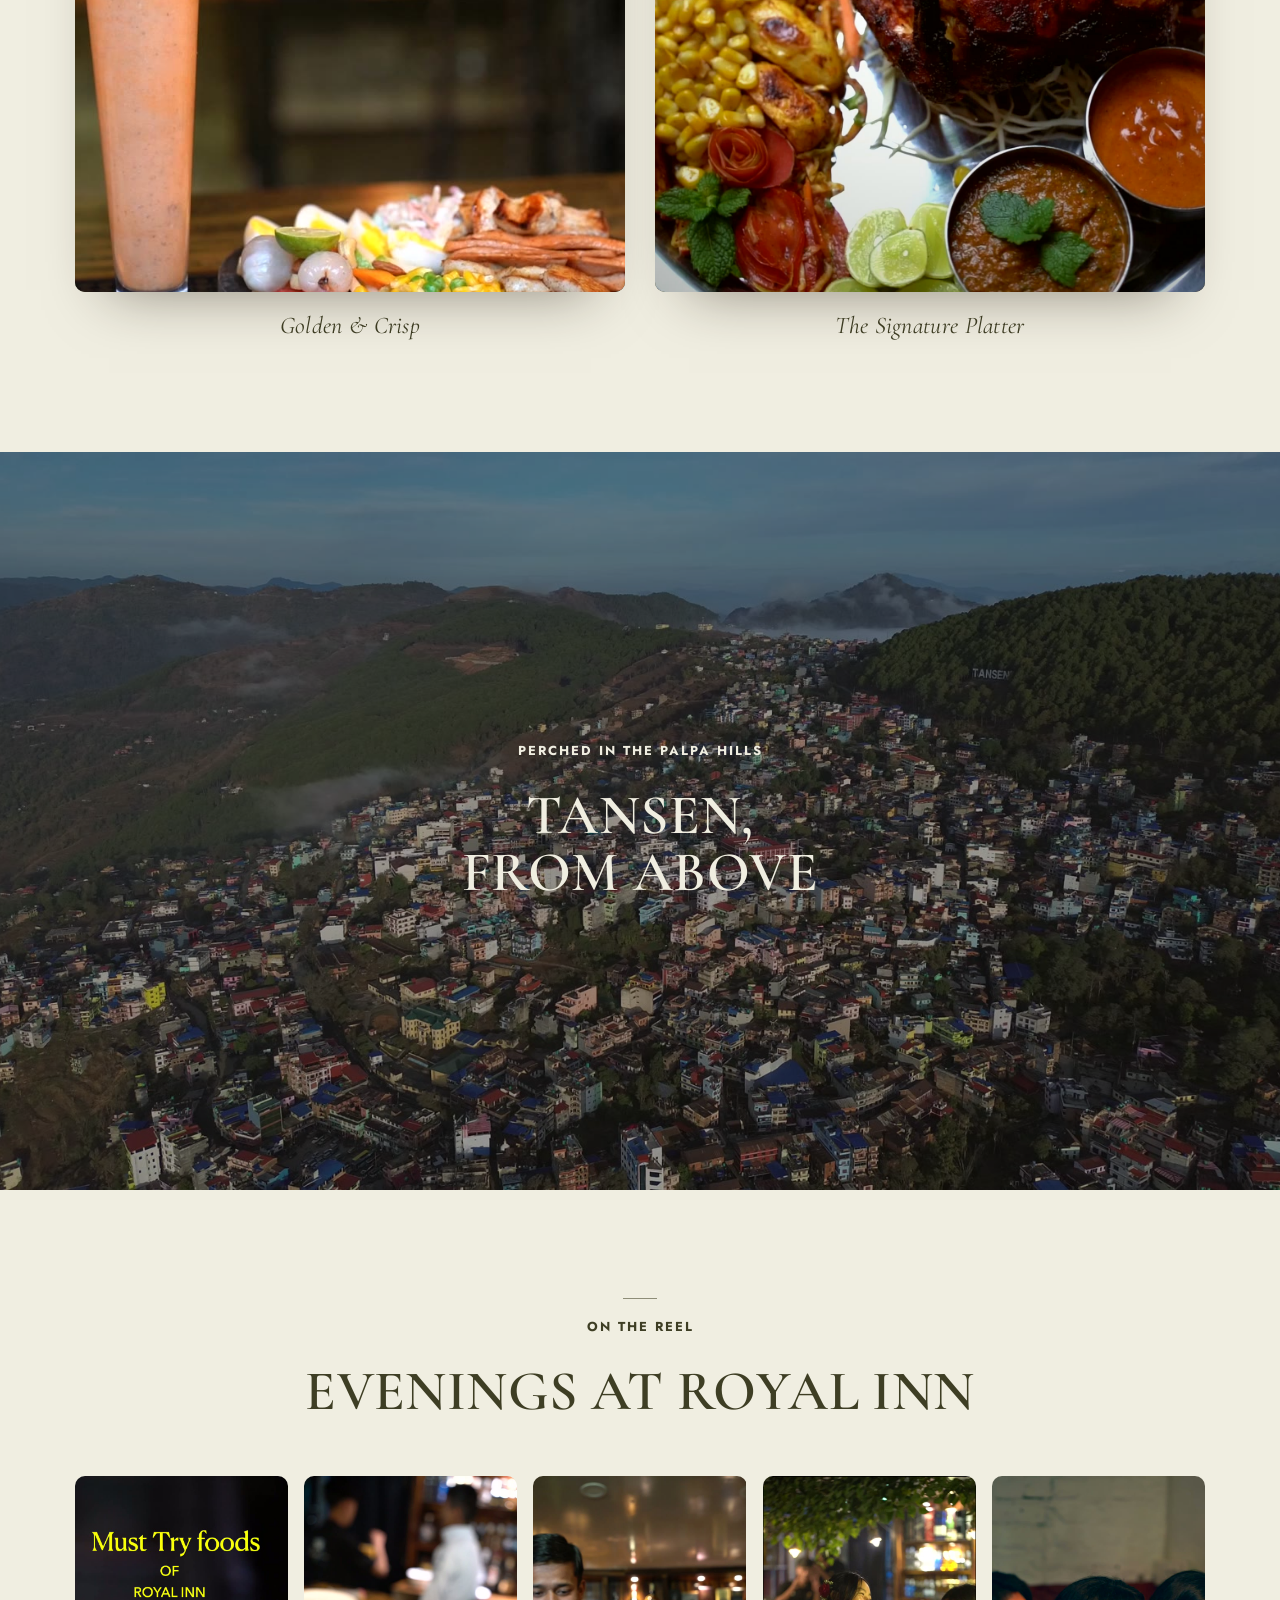
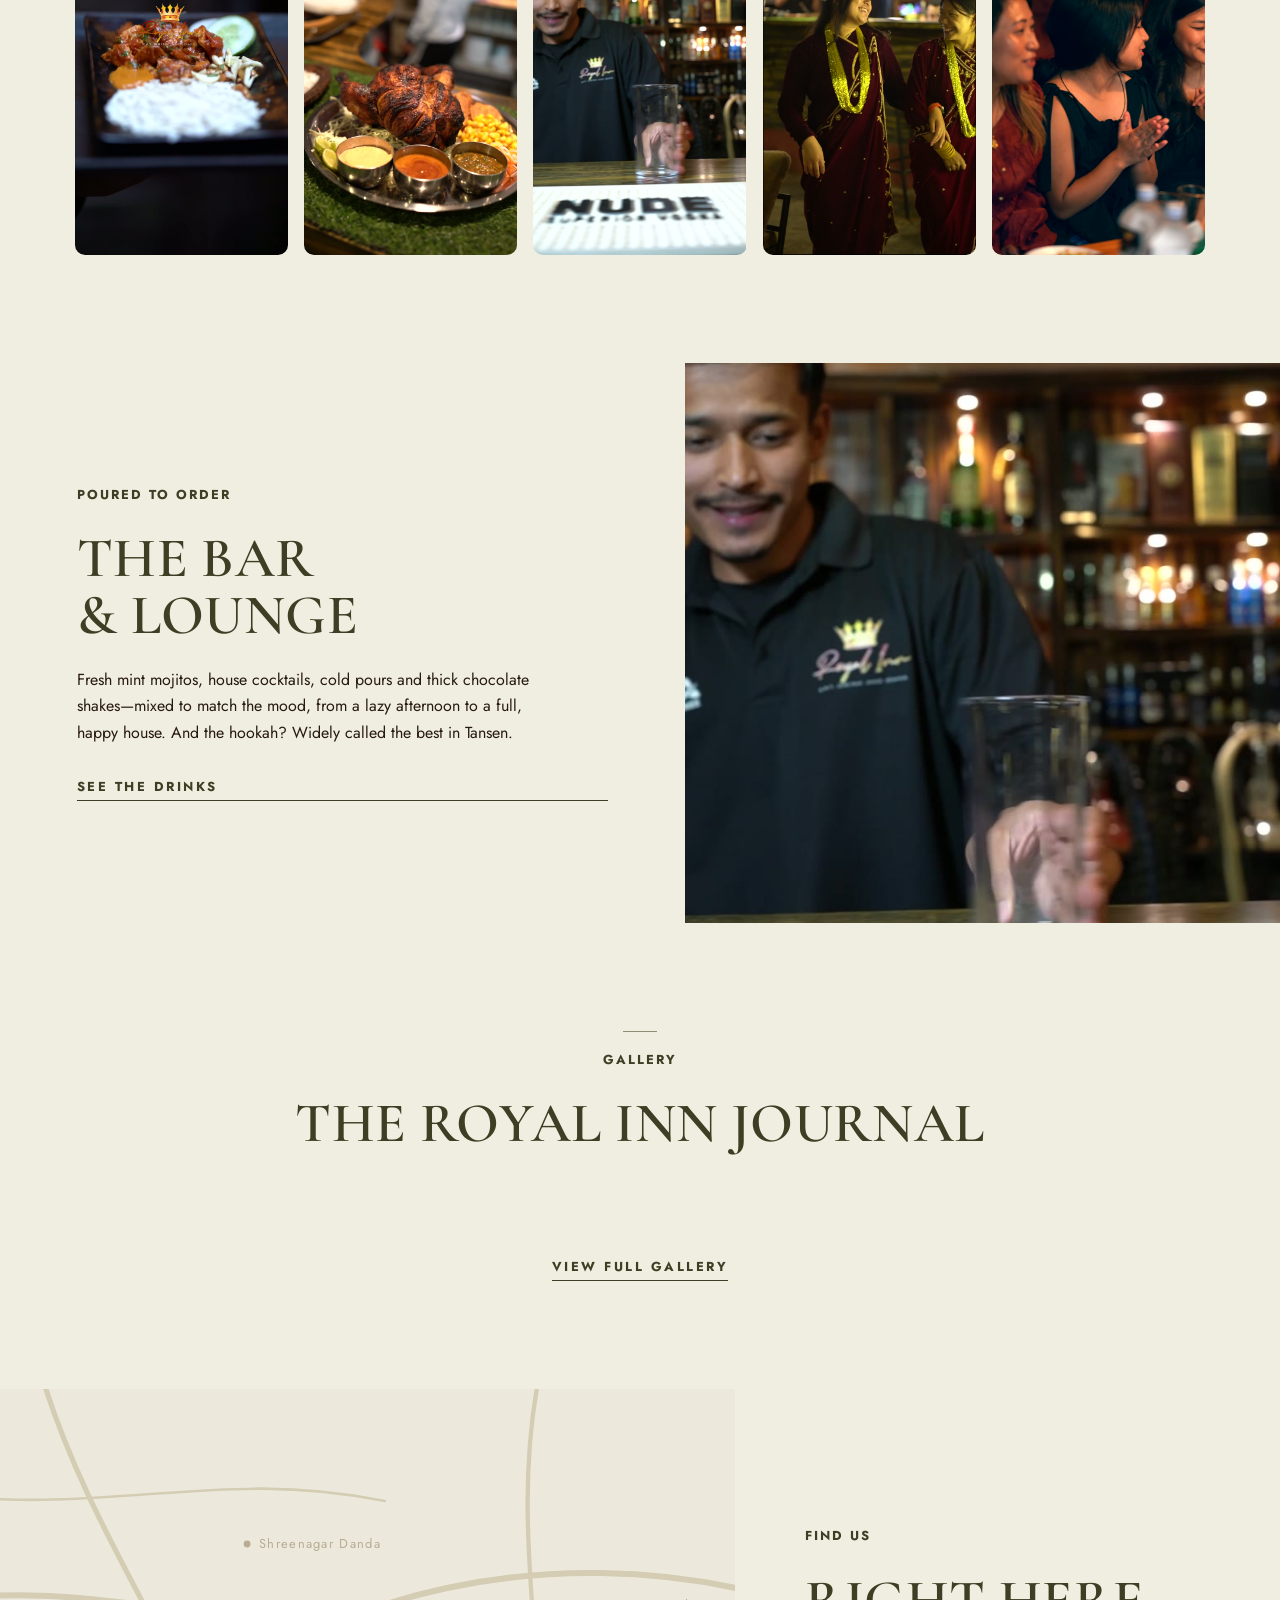
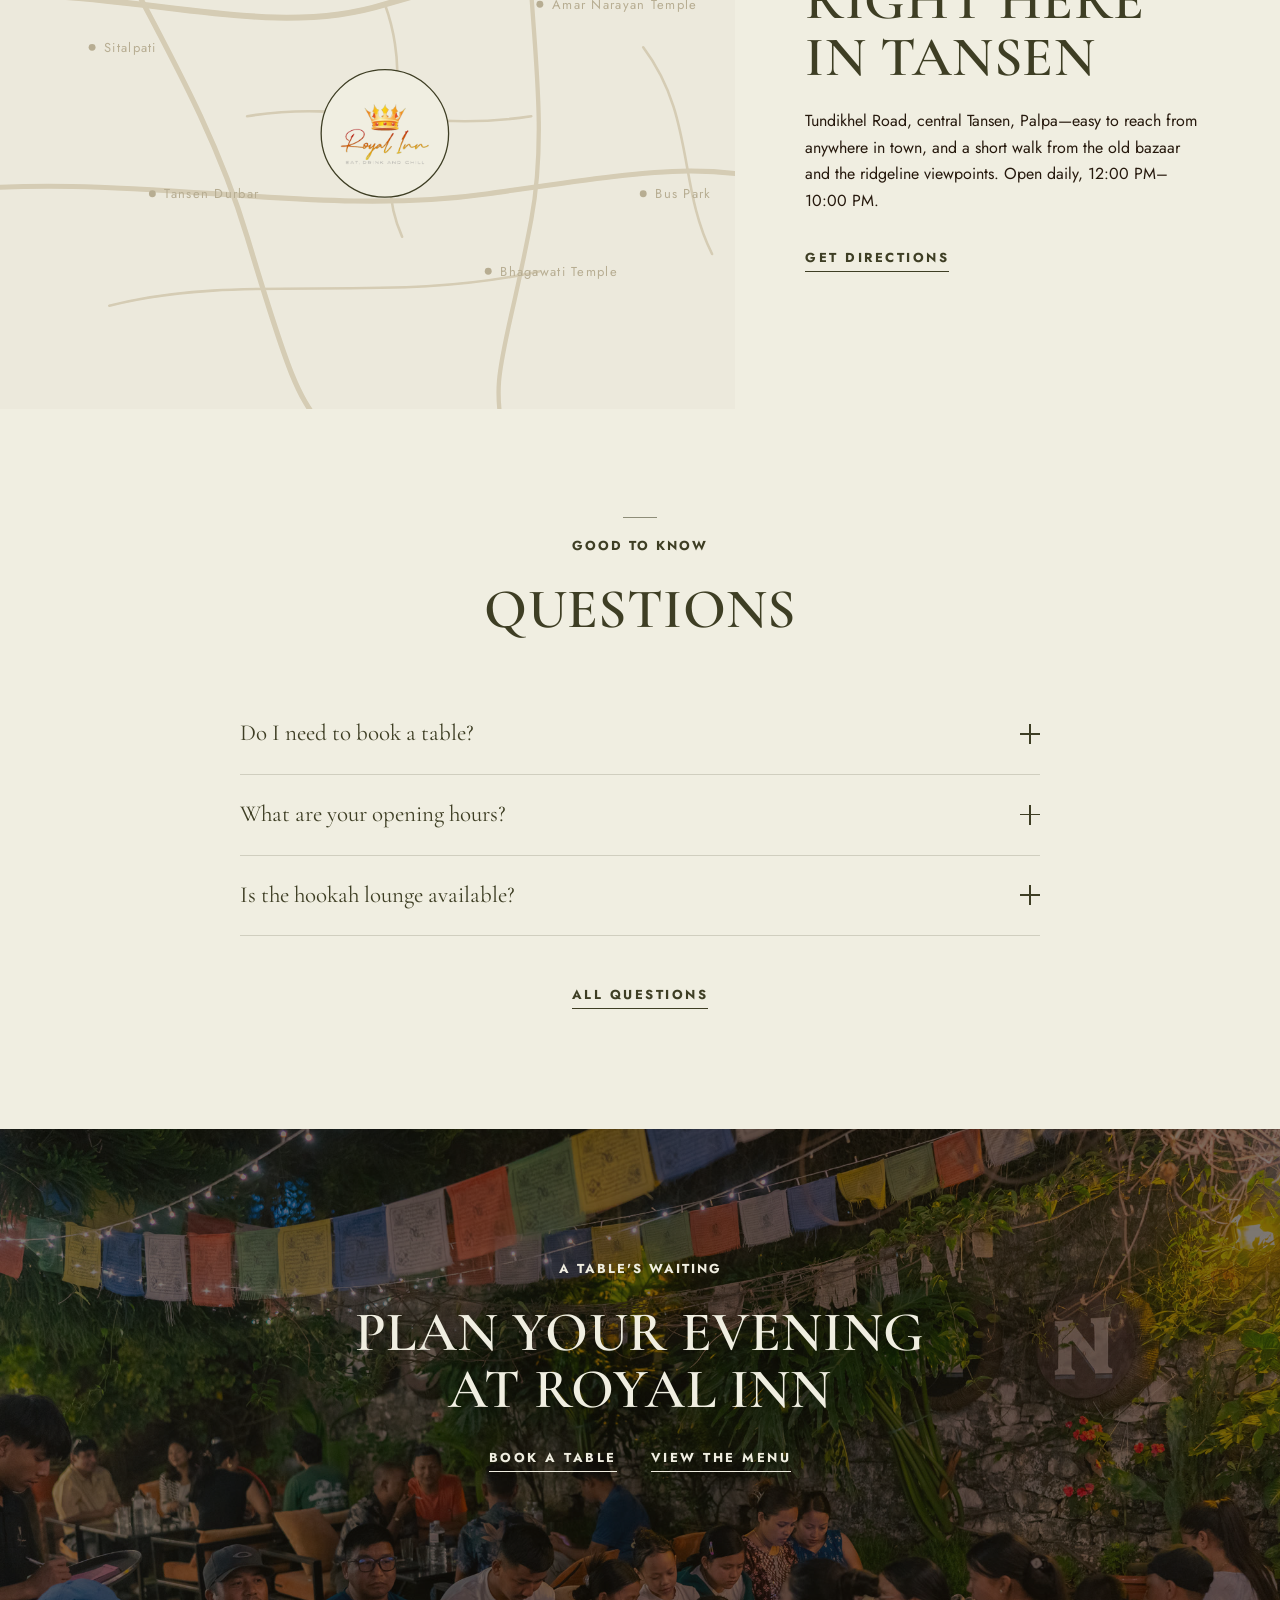
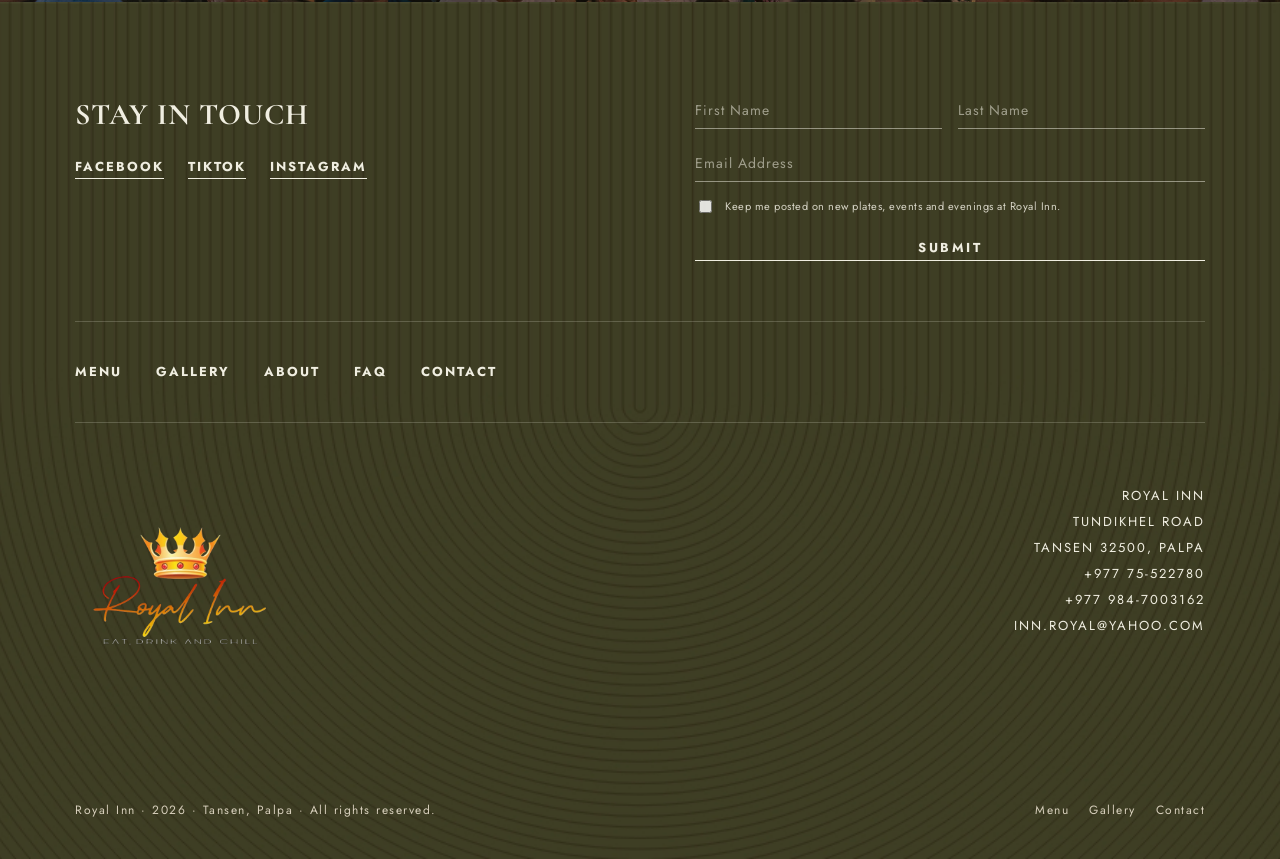
==== commit 64f9fc8e: "Backend For Galary" ====
--- a/index.html
+++ b/index.html
@@ -8,7 +8,7 @@
   <link rel="preconnect" href="https://fonts.googleapis.com" />
   <link rel="preconnect" href="https://fonts.gstatic.com" crossorigin />
   <link href="https://fonts.googleapis.com/css2?family=Cormorant+Garamond:ital,wght@0,400;0,500;0,600;0,700;1,400;1,500;1,600&family=Jost:wght@300;400;500;600;700&display=swap" rel="stylesheet" />
-  <link rel="stylesheet" href="/styles.css?v=3" />
+  <link rel="stylesheet" href="/styles.css?v=4" />
 </head>
 <body class="home">
   <a class="skip-link" href="#main">Skip to content</a>
@@ -363,9 +363,12 @@
   </div>
 
   <style>.sr-only{position:absolute;width:1px;height:1px;padding:0;margin:-1px;overflow:hidden;clip:rect(0,0,0,0);border:0}</style>
-  <script src="/script.js?v=3"></script>
+  <script src="/script.js?v=4"></script>
   <script>
-  /* Homepage gallery preview — shows the first few photos from /assets/gallery/ */
+  /* Homepage gallery preview — shows the first few photos from the backend.
+     Falls back to /assets/gallery/gallery.json, then local /api/gallery.
+     Set API to your deployed Worker URL (see backend/BACKEND-SETUP.md). */
+  var API = 'https://royalinn-gallery.royalinn-palpa.workers.dev';
   (function () {
     var grid = document.getElementById('homeGalleryGrid'); if (!grid) return;
     var lb = document.getElementById('lightbox'); var lbBody = lb && lb.querySelector('.lightbox__body');
@@ -376,7 +379,7 @@
       lb.classList.add('is-open');
     }
     function grab(u){ return fetch(u).then(function (r) { return r.ok ? r.json() : Promise.reject(); }); }
-    grab('/assets/gallery/gallery.json').catch(function () { return grab('/api/gallery'); }).then(function (files) {
+    grab(API + '/api/gallery').catch(function () { return grab('/assets/gallery/gallery.json'); }).catch(function () { return grab('/api/gallery'); }).then(function (files) {
       (files || []).slice(0, 6).forEach(function (f) {
         var isVid = /\.(mp4|webm|mov)$/i.test(f);
         var a = document.createElement('a'); a.href = f; a.setAttribute('data-lightbox', f); a.setAttribute('data-type', isVid ? 'video' : 'image');
